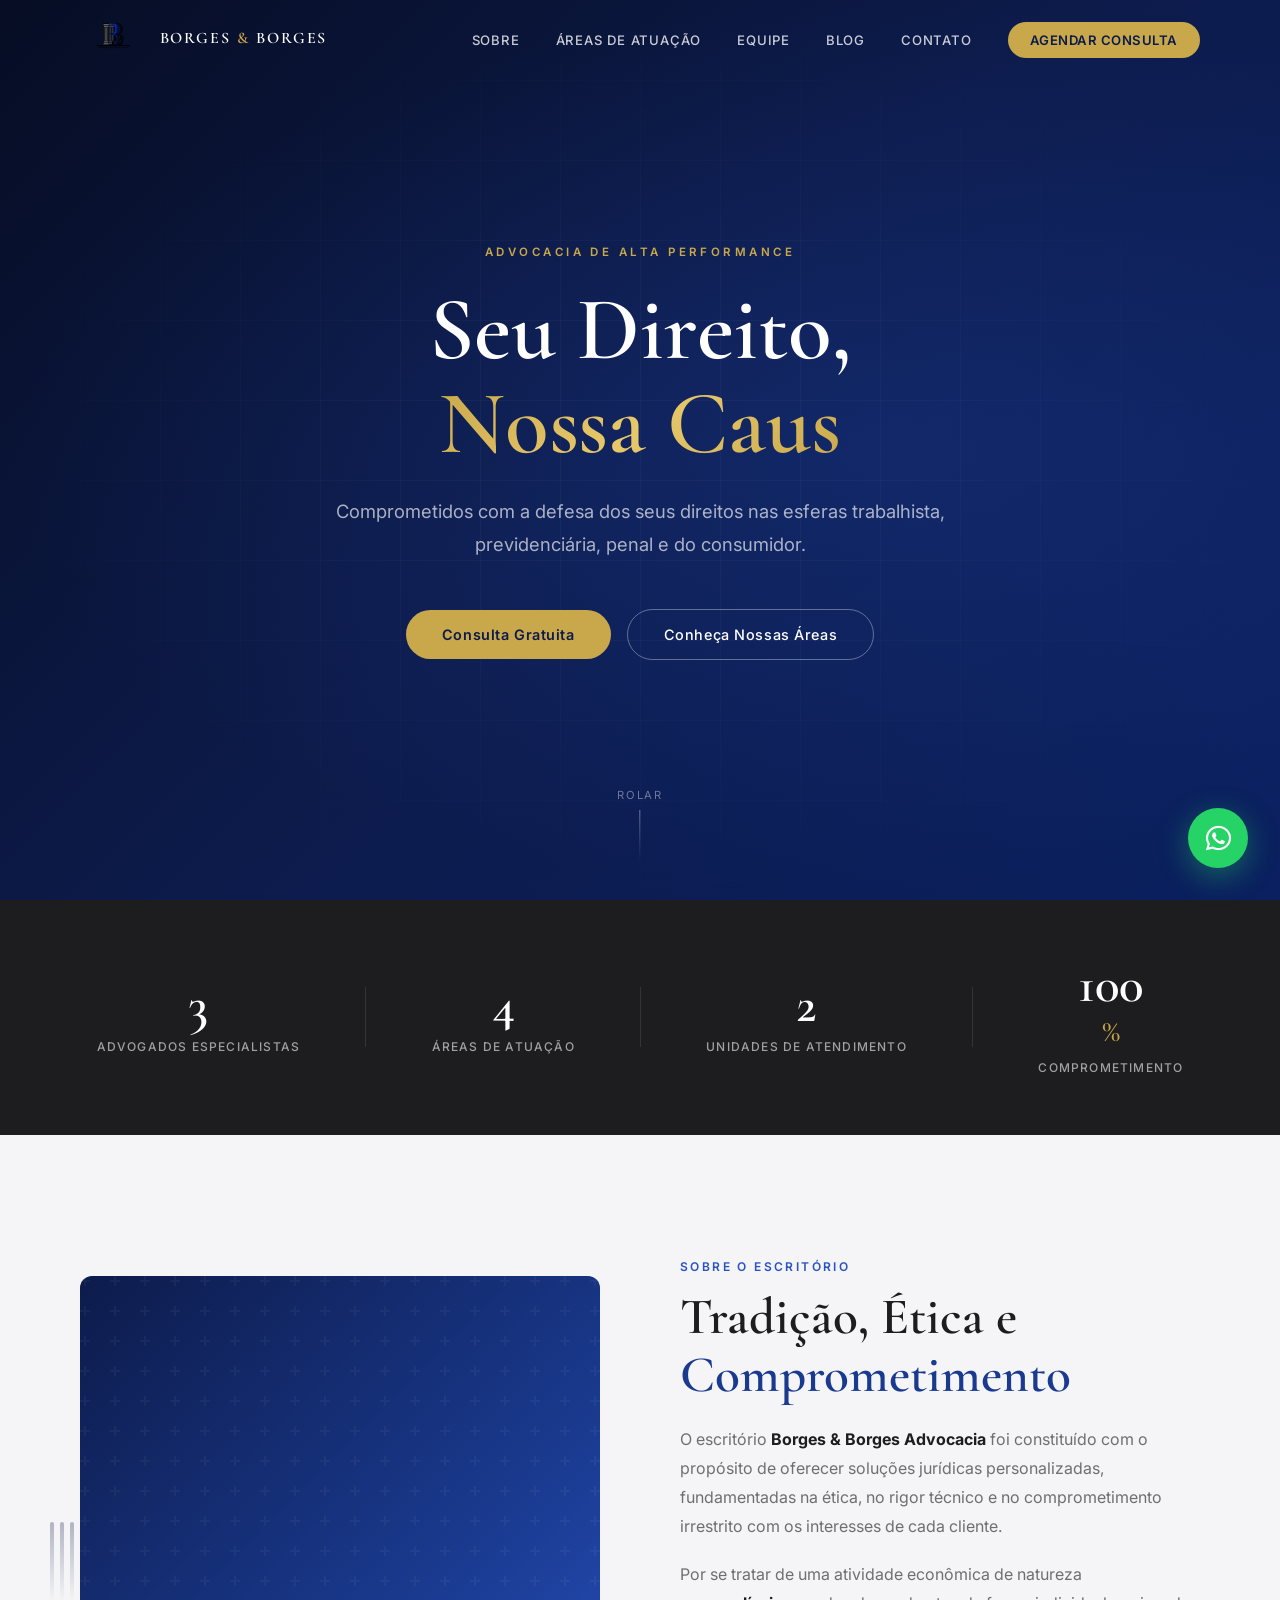
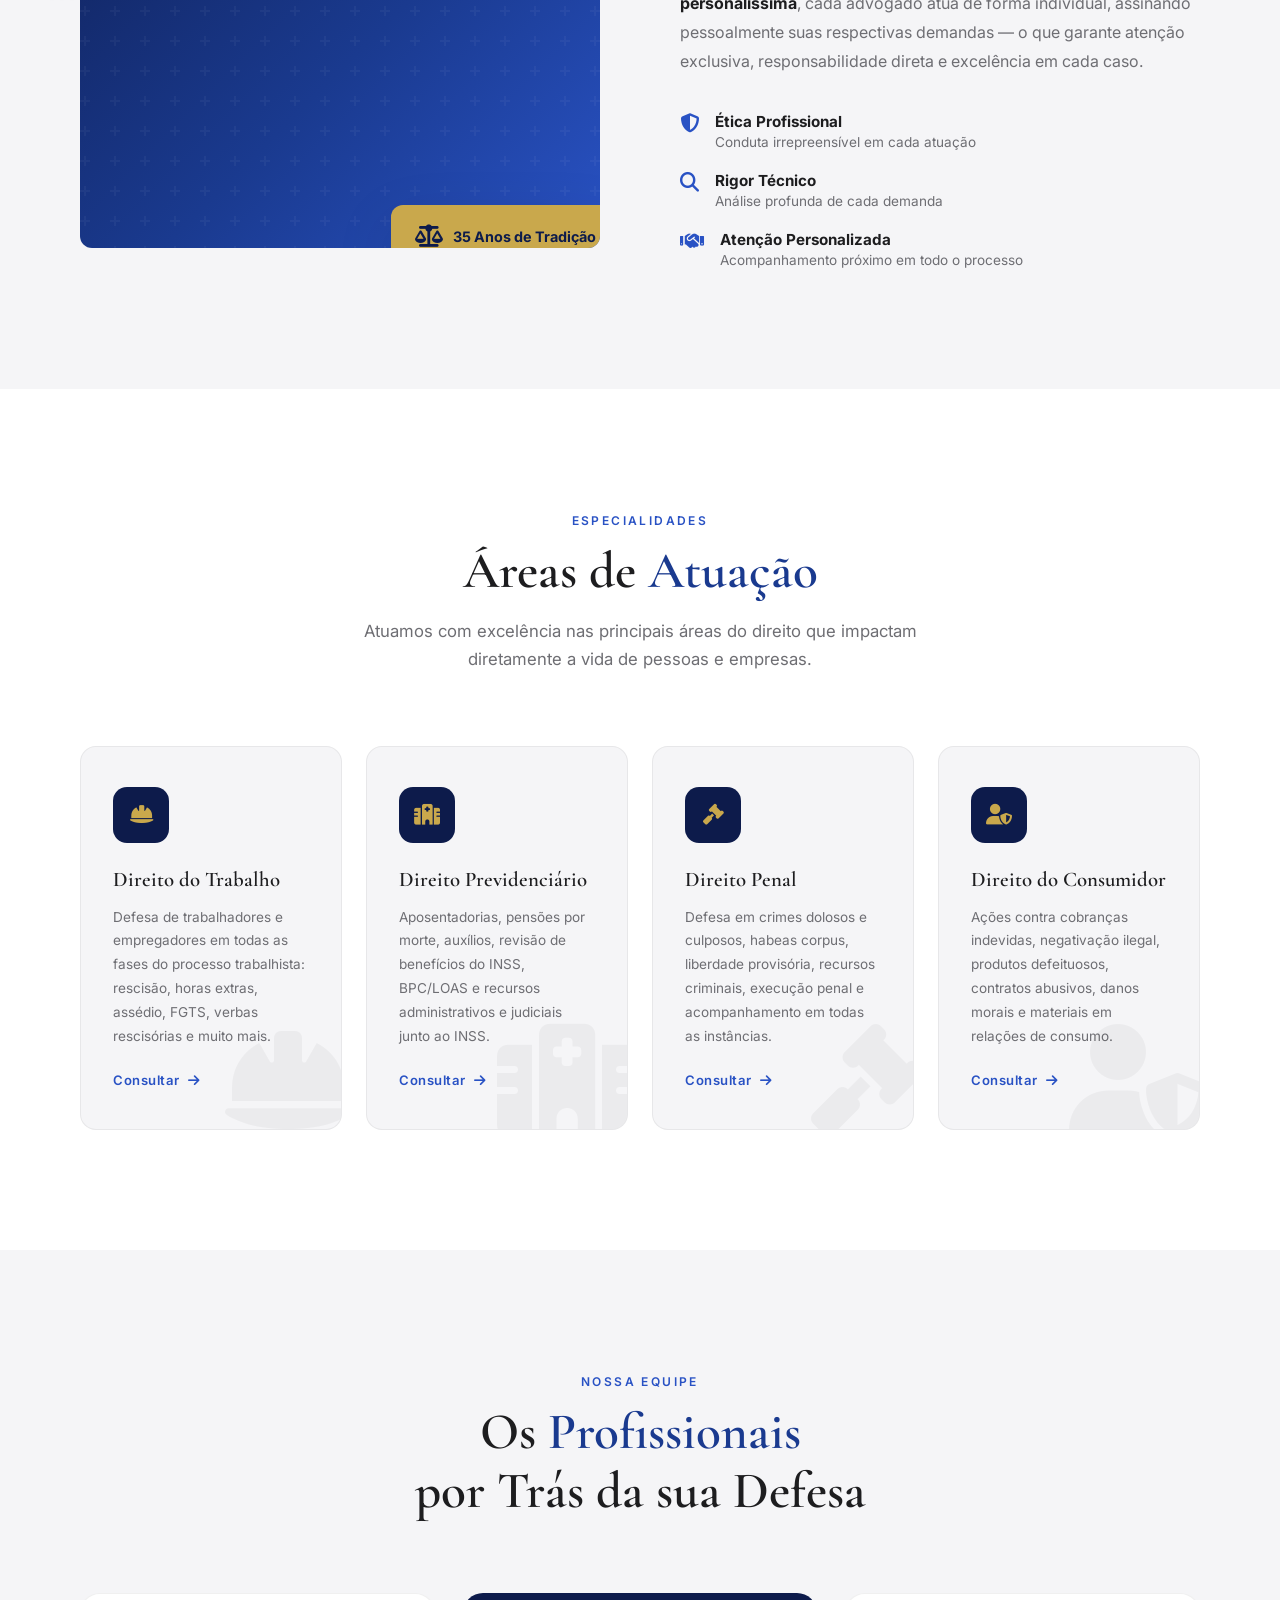
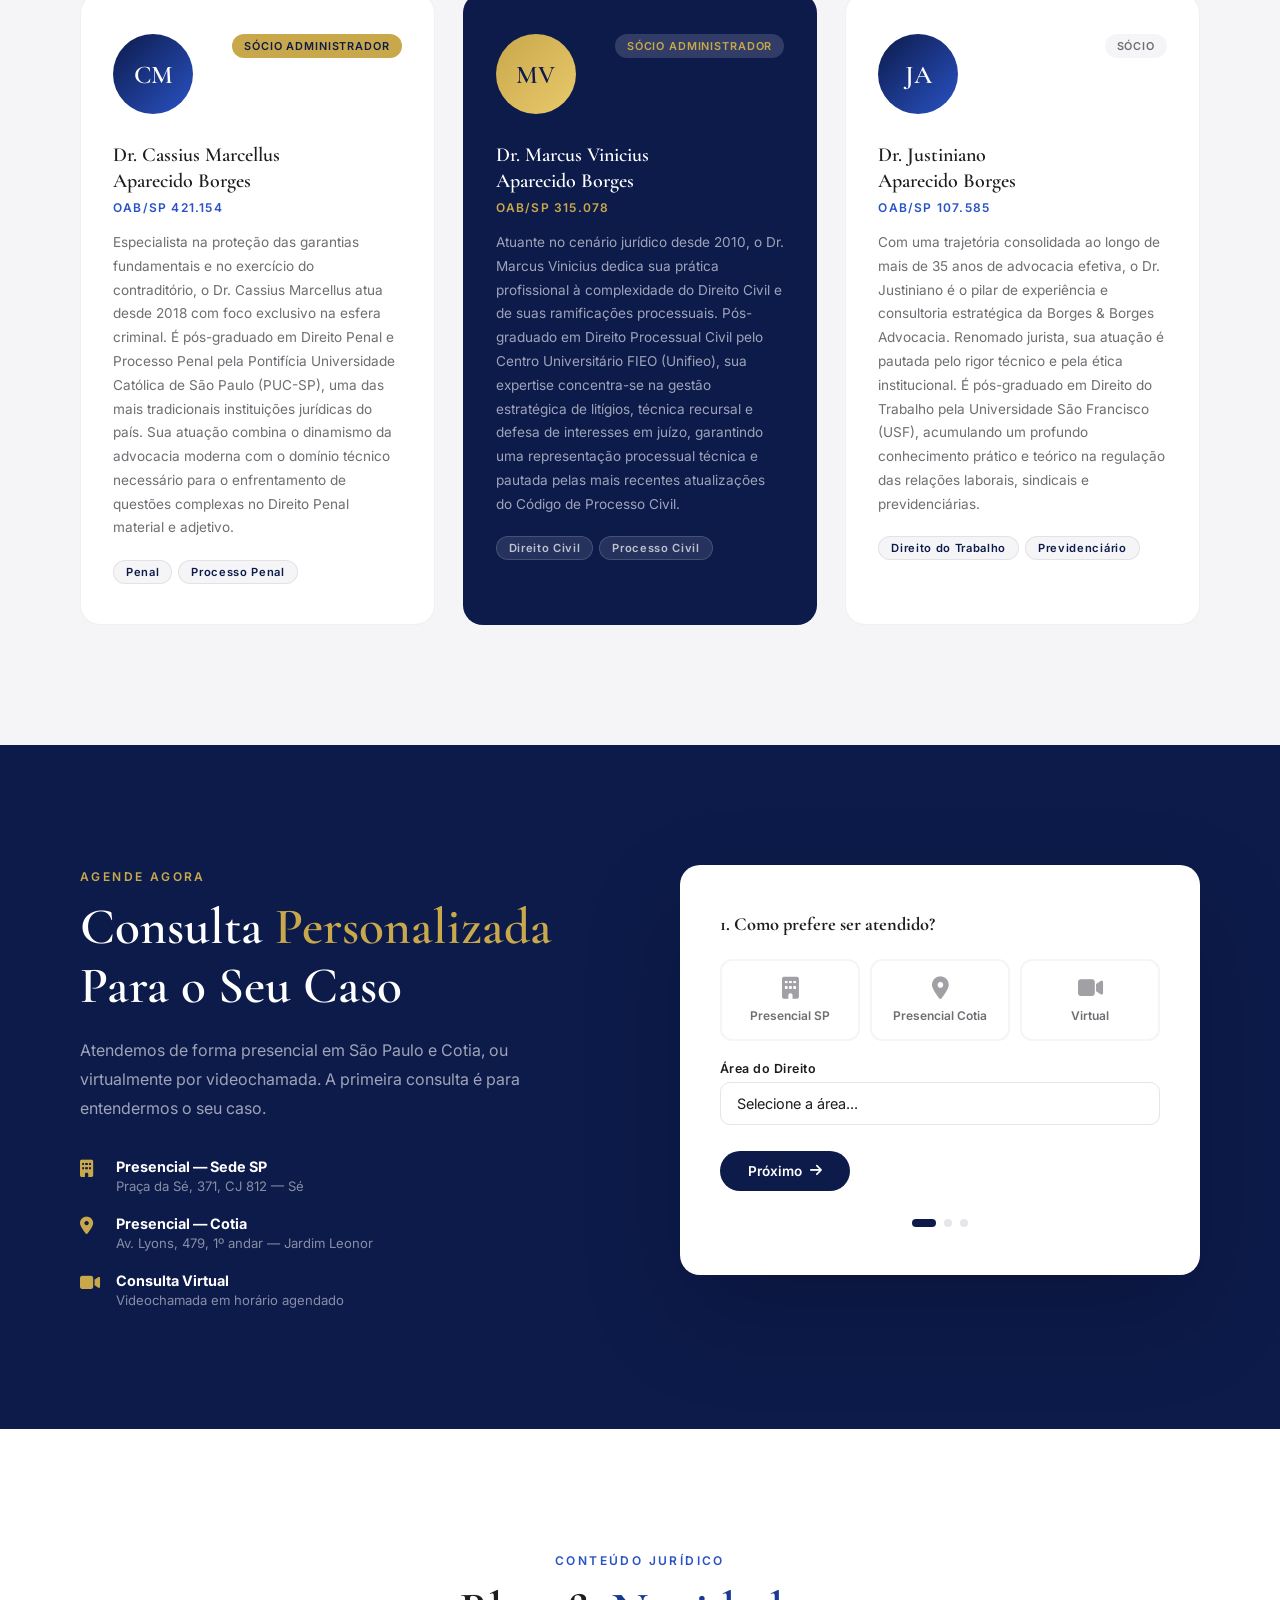
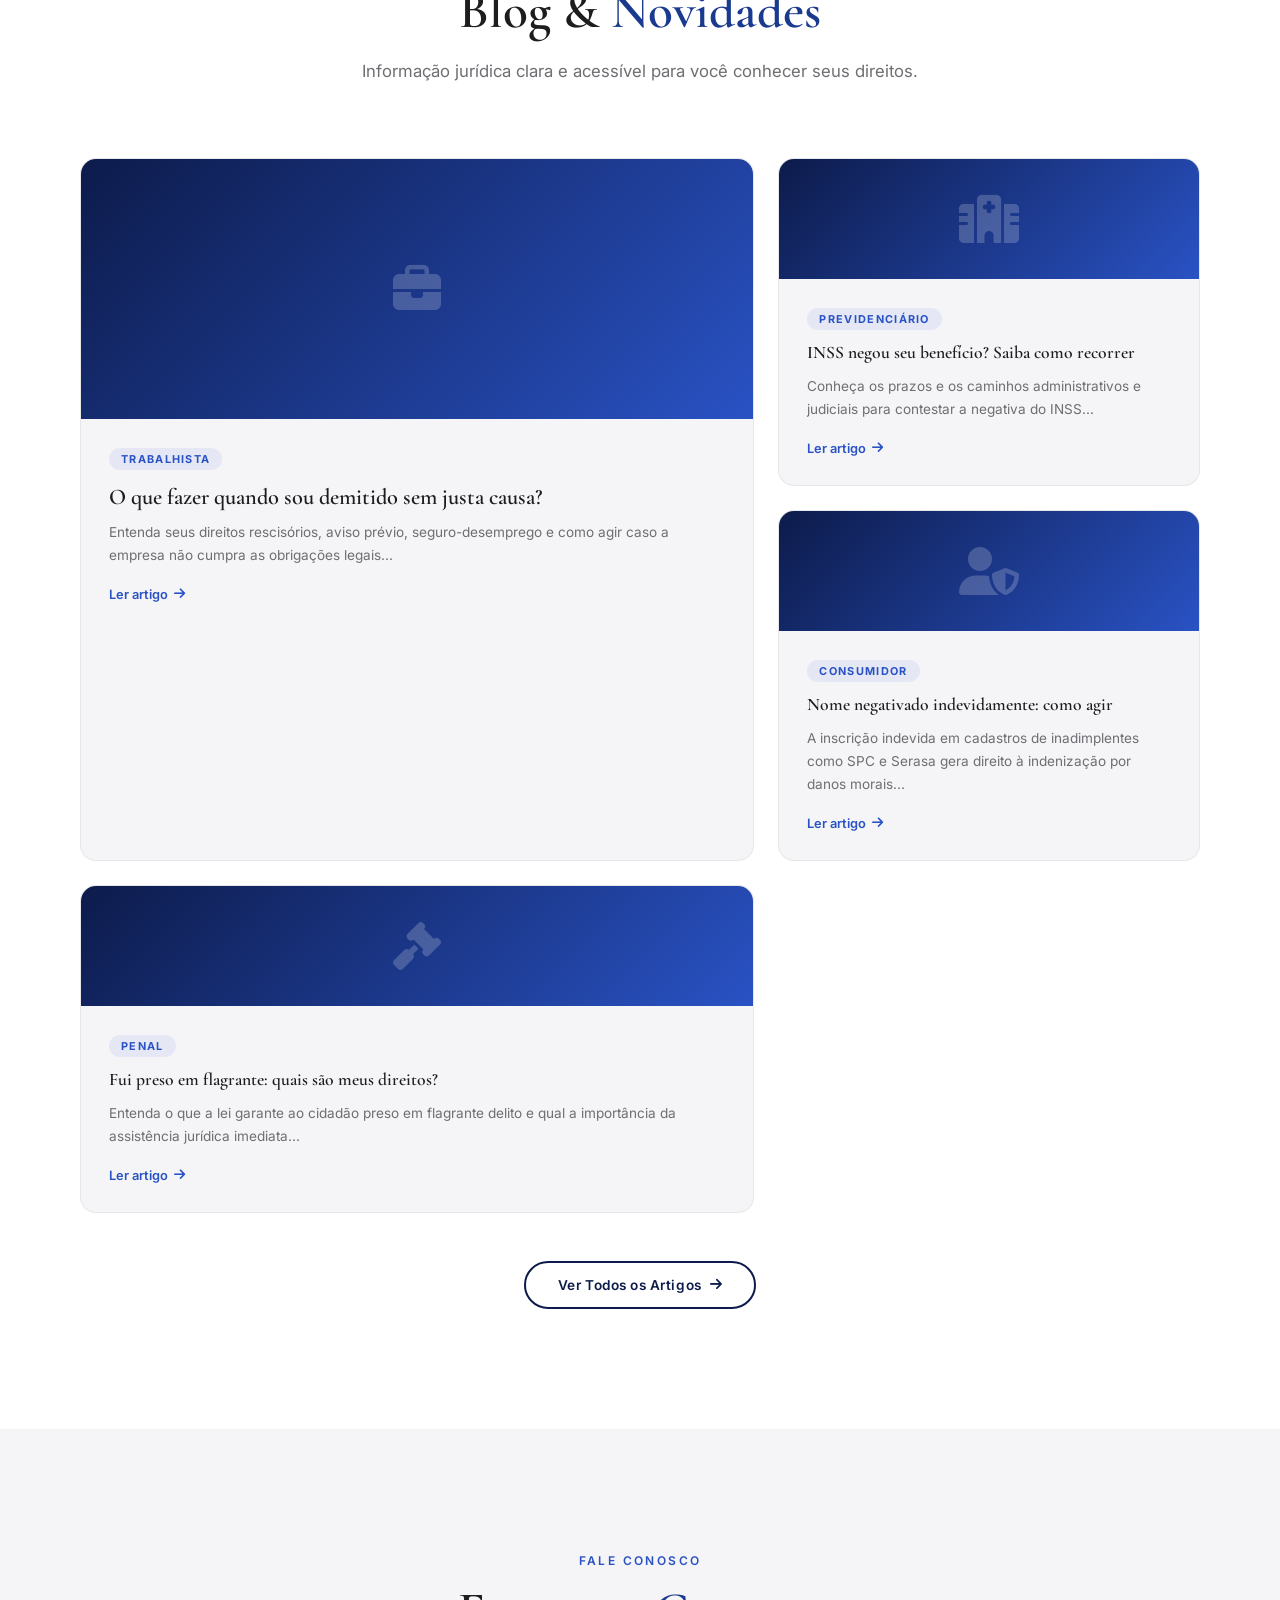
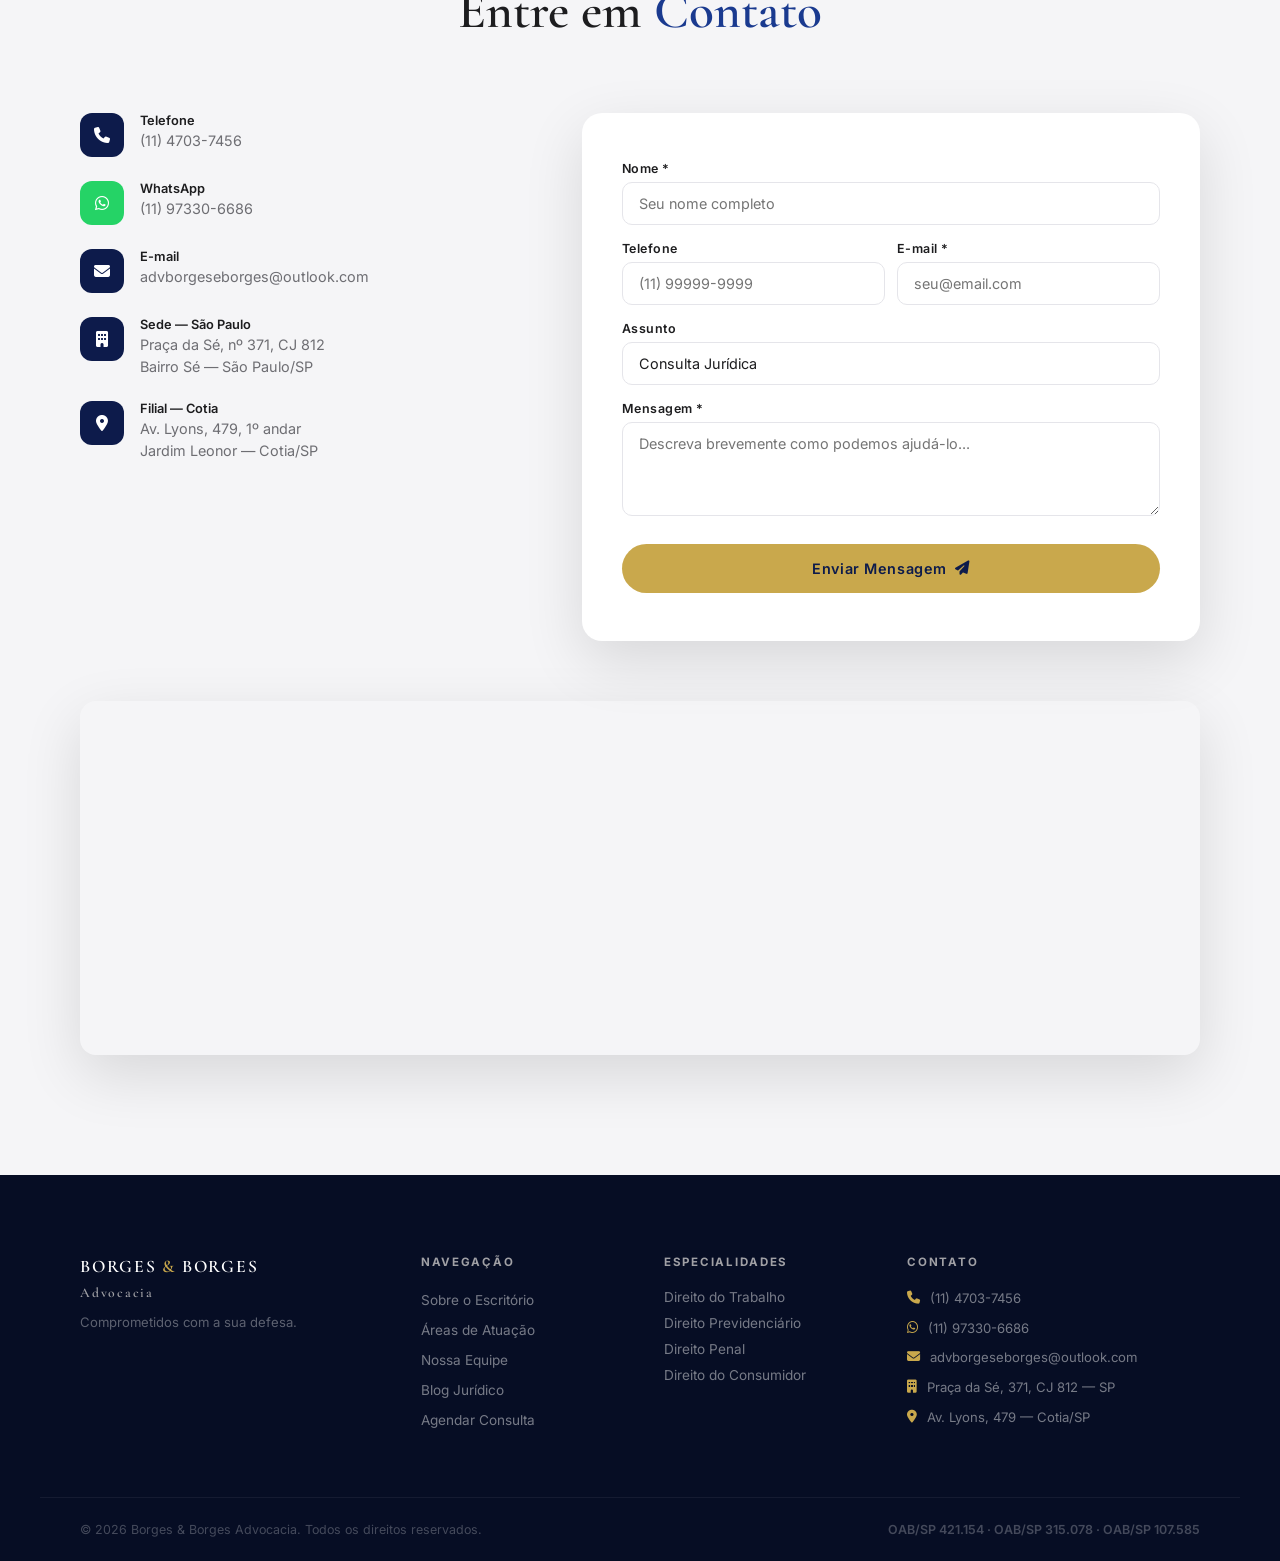
==== index.html @ b7317983 "Initial commit: Borges & Borges Advocacia website - Minimalist design inspired by Apple - Multi-step" ====
<!DOCTYPE html>
<html lang="pt-BR">
<head>
  <meta charset="UTF-8" />
  <meta name="viewport" content="width=device-width, initial-scale=1.0" />
  <meta name="description" content="Borges & Borges Advocacia — Direito do Trabalho, Previdenciário, Penal e do Consumidor. São Paulo e Cotia/SP." />
  <meta name="keywords" content="advogado, advocacia, direito trabalhista, direito previdenciário, direito penal, direito do consumidor, São Paulo, Cotia" />
  <meta property="og:title" content="Borges & Borges Advocacia" />
  <meta property="og:description" content="Comprometidos com a sua defesa. Atuação em Direito do Trabalho, Previdenciário, Penal e do Consumidor." />
  <meta property="og:type" content="website" />
  <title>Borges & Borges Advocacia</title>

  <!-- Google Fonts -->
  <link rel="preconnect" href="https://fonts.googleapis.com" />
  <link rel="preconnect" href="https://fonts.gstatic.com" crossorigin />
  <link href="https://fonts.googleapis.com/css2?family=Cormorant+Garamond:ital,wght@0,300;0,400;0,500;0,600;0,700;1,400;1,600&family=Inter:wght@300;400;500;600&display=swap" rel="stylesheet" />

  <!-- Font Awesome -->
  <link rel="stylesheet" href="https://cdnjs.cloudflare.com/ajax/libs/font-awesome/6.5.0/css/all.min.css" />

  <link rel="stylesheet" href="css/style.css" />
</head>
<body>

  <!-- ══════════════════════ LOADER ══════════════════════ -->
  <div id="loader">
    <div class="loader-inner">
      <img src="assets/logo-branca.png" alt="Borges & Borges" class="loader-logo" onerror="this.style.display='none'" />
      <div class="loader-text">BORGES <span>&</span> BORGES</div>
      <div class="loader-bar"><div class="loader-fill"></div></div>
    </div>
  </div>

  <!-- ══════════════════════ NAVBAR ══════════════════════ -->
  <nav id="navbar">
    <div class="nav-container">
      <a href="#hero" class="nav-logo">
        <img src="assets/logo.png" alt="Borges & Borges Advocacia" onerror="this.style.display='none'" />
        <span class="nav-logo-text">BORGES <em>&</em> BORGES</span>
      </a>
      <ul class="nav-links">
        <li><a href="#sobre">Sobre</a></li>
        <li><a href="#areas">Áreas de Atuação</a></li>
        <li><a href="#equipe">Equipe</a></li>
        <li><a href="#blog">Blog</a></li>
        <li><a href="#contato">Contato</a></li>
        <li><a href="#agendamento" class="nav-cta">Agendar Consulta</a></li>
      </ul>
      <button class="nav-toggle" id="navToggle" aria-label="Menu">
        <span></span><span></span><span></span>
      </button>
    </div>
  </nav>

  <!-- Mobile Menu -->
  <div class="mobile-menu" id="mobileMenu">
    <ul>
      <li><a href="#sobre" class="mobile-link">Sobre</a></li>
      <li><a href="#areas" class="mobile-link">Áreas de Atuação</a></li>
      <li><a href="#equipe" class="mobile-link">Equipe</a></li>
      <li><a href="#blog" class="mobile-link">Blog</a></li>
      <li><a href="#contato" class="mobile-link">Contato</a></li>
      <li><a href="#agendamento" class="mobile-link cta">Agendar Consulta</a></li>
    </ul>
  </div>

  <!-- ══════════════════════ HERO ══════════════════════ -->
  <section id="hero">
    <div class="hero-bg">
      <div class="hero-overlay"></div>
      <div class="hero-grid"></div>
    </div>
    <div class="hero-content">
      <p class="hero-eyebrow reveal-up">Advocacia de Alta Performance</p>
      <h1 class="hero-title reveal-up delay-1">
        Seu Direito,<br />
        <span class="hero-title-accent">Nossa Causa.</span>
      </h1>
      <p class="hero-subtitle reveal-up delay-2">
        Comprometidos com a defesa dos seus direitos nas esferas trabalhista,<br class="hide-mobile" />
        previdenciária, penal e do consumidor.
      </p>
      <div class="hero-actions reveal-up delay-3">
        <a href="#agendamento" class="btn-primary">Consulta Gratuita</a>
        <a href="#areas" class="btn-ghost">Conheça Nossas Áreas</a>
      </div>
    </div>
    <div class="hero-scroll">
      <span>Rolar</span>
      <div class="hero-scroll-line"></div>
    </div>
  </section>

  <!-- ══════════════════════ STATS ══════════════════════ -->
  <section id="stats">
    <div class="stats-container">
      <div class="stat-item reveal-up">
        <span class="stat-number" data-target="3">0</span>
        <span class="stat-label">Advogados Especialistas</span>
      </div>
      <div class="stat-divider"></div>
      <div class="stat-item reveal-up delay-1">
        <span class="stat-number" data-target="4">0</span>
        <span class="stat-label">Áreas de Atuação</span>
      </div>
      <div class="stat-divider"></div>
      <div class="stat-item reveal-up delay-2">
        <span class="stat-number" data-target="2">0</span>
        <span class="stat-label">Unidades de Atendimento</span>
      </div>
      <div class="stat-divider"></div>
      <div class="stat-item reveal-up delay-3">
        <span class="stat-number" data-target="100">0</span><span class="stat-symbol">%</span>
        <span class="stat-label">Comprometimento</span>
      </div>
    </div>
  </section>

  <!-- ══════════════════════ SOBRE ══════════════════════ -->
  <section id="sobre">
    <div class="section-container">
      <div class="sobre-grid">
        <div class="sobre-visual reveal-left">
          <div class="sobre-img-frame">
            <div class="sobre-img-bg"></div>
            <div class="sobre-badge">
              <i class="fas fa-balance-scale"></i>
              <span>35 Anos de Tradição</span>
            </div>
          </div>
          <div class="sobre-pillar">
            <div class="pillar-line"></div>
            <div class="pillar-line"></div>
            <div class="pillar-line"></div>
          </div>
        </div>
        <div class="sobre-text reveal-right">
          <p class="section-eyebrow">Sobre o Escritório</p>
          <h2 class="section-title">Tradição, Ética e<br /><em>Comprometimento</em></h2>
          <p class="sobre-desc">
            O escritório <strong>Borges & Borges Advocacia</strong> foi constituído com o propósito de oferecer
            soluções jurídicas personalizadas, fundamentadas na ética, no rigor técnico e no comprometimento
            irrestrito com os interesses de cada cliente.
          </p>
          <p class="sobre-desc">
            Por se tratar de uma atividade econômica de natureza <strong>personalíssima</strong>, cada advogado
            atua de forma individual, assinando pessoalmente suas respectivas demandas — o que garante
            atenção exclusiva, responsabilidade direta e excelência em cada caso.
          </p>
          <div class="sobre-valores">
            <div class="valor-item">
              <i class="fas fa-shield-halved"></i>
              <div>
                <strong>Ética Profissional</strong>
                <span>Conduta irrepreensível em cada atuação</span>
              </div>
            </div>
            <div class="valor-item">
              <i class="fas fa-magnifying-glass"></i>
              <div>
                <strong>Rigor Técnico</strong>
                <span>Análise profunda de cada demanda</span>
              </div>
            </div>
            <div class="valor-item">
              <i class="fas fa-handshake"></i>
              <div>
                <strong>Atenção Personalizada</strong>
                <span>Acompanhamento próximo em todo o processo</span>
              </div>
            </div>
          </div>
        </div>
      </div>
    </div>
  </section>

  <!-- ══════════════════════ ÁREAS DE ATUAÇÃO ══════════════════════ -->
  <section id="areas">
    <div class="section-container">
      <div class="section-header reveal-up">
        <p class="section-eyebrow">Especialidades</p>
        <h2 class="section-title">Áreas de <em>Atuação</em></h2>
        <p class="section-subtitle">Atuamos com excelência nas principais áreas do direito que impactam diretamente a vida de pessoas e empresas.</p>
      </div>
      <div class="areas-grid">

        <div class="area-card reveal-up delay-1">
          <div class="area-icon">
            <i class="fas fa-hard-hat"></i>
          </div>
          <h3>Direito do Trabalho</h3>
          <p>Defesa de trabalhadores e empregadores em todas as fases do processo trabalhista: rescisão, horas extras, assédio, FGTS, verbas rescisórias e muito mais.</p>
          <a href="#agendamento" class="area-link">Consultar <i class="fas fa-arrow-right"></i></a>
          <div class="area-bg-icon"><i class="fas fa-hard-hat"></i></div>
        </div>

        <div class="area-card reveal-up delay-2">
          <div class="area-icon">
            <i class="fas fa-hospital"></i>
          </div>
          <h3>Direito Previdenciário</h3>
          <p>Aposentadorias, pensões por morte, auxílios, revisão de benefícios do INSS, BPC/LOAS e recursos administrativos e judiciais junto ao INSS.</p>
          <a href="#agendamento" class="area-link">Consultar <i class="fas fa-arrow-right"></i></a>
          <div class="area-bg-icon"><i class="fas fa-hospital"></i></div>
        </div>

        <div class="area-card reveal-up delay-3">
          <div class="area-icon">
            <i class="fas fa-gavel"></i>
          </div>
          <h3>Direito Penal</h3>
          <p>Defesa em crimes dolosos e culposos, habeas corpus, liberdade provisória, recursos criminais, execução penal e acompanhamento em todas as instâncias.</p>
          <a href="#agendamento" class="area-link">Consultar <i class="fas fa-arrow-right"></i></a>
          <div class="area-bg-icon"><i class="fas fa-gavel"></i></div>
        </div>

        <div class="area-card reveal-up delay-4">
          <div class="area-icon">
            <i class="fas fa-user-shield"></i>
          </div>
          <h3>Direito do Consumidor</h3>
          <p>Ações contra cobranças indevidas, negativação ilegal, produtos defeituosos, contratos abusivos, danos morais e materiais em relações de consumo.</p>
          <a href="#agendamento" class="area-link">Consultar <i class="fas fa-arrow-right"></i></a>
          <div class="area-bg-icon"><i class="fas fa-user-shield"></i></div>
        </div>

      </div>
    </div>
  </section>

  <!-- ══════════════════════ EQUIPE ══════════════════════ -->
  <section id="equipe">
    <div class="section-container">
      <div class="section-header reveal-up">
        <p class="section-eyebrow">Nossa Equipe</p>
        <h2 class="section-title">Os <em>Profissionais</em><br />por Trás da sua Defesa</h2>
      </div>
      <div class="equipe-grid">

        <div class="membro-card reveal-up delay-1">
          <div class="membro-avatar">
            <div class="avatar-placeholder">
              <span>CM</span>
            </div>
            <div class="membro-status admin">Sócio Administrador</div>
          </div>
          <div class="membro-info">
            <h3>Dr. Cassius Marcellus<br />Aparecido Borges</h3>
            <p class="membro-oab">OAB/SP 421.154</p>
            <p class="membro-desc">Especialista na proteção das garantias fundamentais e no exercício do contraditório, o Dr. Cassius Marcellus atua desde 2018 com foco exclusivo na esfera criminal. É pós-graduado em Direito Penal e Processo Penal pela Pontifícia Universidade Católica de São Paulo (PUC-SP), uma das mais tradicionais instituições jurídicas do país. Sua atuação combina o dinamismo da advocacia moderna com o domínio técnico necessário para o enfrentamento de questões complexas no Direito Penal material e adjetivo.</p>
            <div class="membro-areas">
              <span>Penal</span>
              <span>Processo Penal</span>
            </div>
          </div>
        </div>

        <div class="membro-card featured reveal-up delay-2">
          <div class="membro-avatar">
            <div class="avatar-placeholder">
              <span>MV</span>
            </div>
            <div class="membro-status admin">Sócio Administrador</div>
          </div>
          <div class="membro-info">
            <h3>Dr. Marcus Vinicius<br />Aparecido Borges</h3>
            <p class="membro-oab">OAB/SP 315.078</p>
            <p class="membro-desc">Atuante no cenário jurídico desde 2010, o Dr. Marcus Vinicius dedica sua prática profissional à complexidade do Direito Civil e de suas ramificações processuais. Pós-graduado em Direito Processual Civil pelo Centro Universitário FIEO (Unifieo), sua expertise concentra-se na gestão estratégica de litígios, técnica recursal e defesa de interesses em juízo, garantindo uma representação processual técnica e pautada pelas mais recentes atualizações do Código de Processo Civil.</p>
            <div class="membro-areas">
              <span>Direito Civil</span>
              <span>Processo Civil</span>
            </div>
          </div>
        </div>

        <div class="membro-card reveal-up delay-3">
          <div class="membro-avatar">
            <div class="avatar-placeholder">
              <span>JA</span>
            </div>
            <div class="membro-status">Sócio</div>
          </div>
          <div class="membro-info">
            <h3>Dr. Justiniano<br />Aparecido Borges</h3>
            <p class="membro-oab">OAB/SP 107.585</p>
            <p class="membro-desc">Com uma trajetória consolidada ao longo de mais de 35 anos de advocacia efetiva, o Dr. Justiniano é o pilar de experiência e consultoria estratégica da Borges & Borges Advocacia. Renomado jurista, sua atuação é pautada pelo rigor técnico e pela ética institucional. É pós-graduado em Direito do Trabalho pela Universidade São Francisco (USF), acumulando um profundo conhecimento prático e teórico na regulação das relações laborais, sindicais e previdenciárias.</p>
            <div class="membro-areas">
              <span>Direito do Trabalho</span>
              <span>Previdenciário</span>
            </div>
          </div>
        </div>

      </div>
    </div>
  </section>

  <!-- ══════════════════════ AGENDAMENTO ══════════════════════ -->
  <section id="agendamento">
    <div class="section-container">
      <div class="agendar-wrapper">
        <div class="agendar-text reveal-left">
          <p class="section-eyebrow light">Agende Agora</p>
          <h2 class="section-title light">Consulta <em>Personalizada</em><br />Para o Seu Caso</h2>
          <p class="agendar-desc">Atendemos de forma presencial em São Paulo e Cotia, ou virtualmente por videochamada. A primeira consulta é para entendermos o seu caso.</p>
          <div class="agendar-opcoes">
            <div class="opcao-item">
              <i class="fas fa-building"></i>
              <div>
                <strong>Presencial — Sede SP</strong>
                <span>Praça da Sé, 371, CJ 812 — Sé</span>
              </div>
            </div>
            <div class="opcao-item">
              <i class="fas fa-map-marker-alt"></i>
              <div>
                <strong>Presencial — Cotia</strong>
                <span>Av. Lyons, 479, 1º andar — Jardim Leonor</span>
              </div>
            </div>
            <div class="opcao-item">
              <i class="fas fa-video"></i>
              <div>
                <strong>Consulta Virtual</strong>
                <span>Videochamada em horário agendado</span>
              </div>
            </div>
          </div>
        </div>

        <div class="agendar-form-box reveal-right">
          <form name="agendamento" method="POST" data-netlify="true" netlify-honeypot="bot-field" class="agendar-form" id="formAgendamento">
            <input type="hidden" name="form-name" value="agendamento" />
            <p class="hidden"><label>Bot: <input name="bot-field" /></label></p>

            <div class="form-steps">
              <!-- Step 1 -->
              <div class="form-step active" data-step="1">
                <h4>1. Como prefere ser atendido?</h4>
                <div class="tipo-grid">
                  <label class="tipo-option">
                    <input type="radio" name="tipo" value="Presencial — São Paulo" required />
                    <div class="tipo-card">
                      <i class="fas fa-building"></i>
                      <span>Presencial SP</span>
                    </div>
                  </label>
                  <label class="tipo-option">
                    <input type="radio" name="tipo" value="Presencial — Cotia" />
                    <div class="tipo-card">
                      <i class="fas fa-map-marker-alt"></i>
                      <span>Presencial Cotia</span>
                    </div>
                  </label>
                  <label class="tipo-option">
                    <input type="radio" name="tipo" value="Virtual" />
                    <div class="tipo-card">
                      <i class="fas fa-video"></i>
                      <span>Virtual</span>
                    </div>
                  </label>
                </div>
                <div class="form-group">
                  <label>Área do Direito</label>
                  <select name="area" required>
                    <option value="">Selecione a área...</option>
                    <option value="Direito do Trabalho">Direito do Trabalho</option>
                    <option value="Direito Previdenciário">Direito Previdenciário</option>
                    <option value="Direito Penal">Direito Penal</option>
                    <option value="Direito do Consumidor">Direito do Consumidor</option>
                    <option value="Não sei / Outra">Não sei / Outra</option>
                  </select>
                </div>
                <button type="button" class="btn-step-next" onclick="nextStep(1)">Próximo <i class="fas fa-arrow-right"></i></button>
              </div>

              <!-- Step 2 -->
              <div class="form-step" data-step="2">
                <h4>2. Seus dados de contato</h4>
                <div class="form-group">
                  <label>Nome Completo *</label>
                  <input type="text" name="nome" placeholder="Seu nome completo" required />
                </div>
                <div class="form-row">
                  <div class="form-group">
                    <label>Telefone / WhatsApp *</label>
                    <input type="tel" name="telefone" placeholder="(11) 99999-9999" required />
                  </div>
                  <div class="form-group">
                    <label>E-mail *</label>
                    <input type="email" name="email" placeholder="seu@email.com" required />
                  </div>
                </div>
                <div class="form-group">
                  <label>Descreva brevemente seu caso</label>
                  <textarea name="descricao" rows="3" placeholder="Conte-nos um pouco sobre sua situação..."></textarea>
                </div>
                <div class="form-nav">
                  <button type="button" class="btn-step-back" onclick="prevStep(2)"><i class="fas fa-arrow-left"></i> Voltar</button>
                  <button type="button" class="btn-step-next" onclick="nextStep(2)">Próximo <i class="fas fa-arrow-right"></i></button>
                </div>
              </div>

              <!-- Step 3 -->
              <div class="form-step" data-step="3">
                <h4>3. Preferência de data e horário</h4>
                <div class="form-row">
                  <div class="form-group">
                    <label>Data de Preferência</label>
                    <input type="date" name="data" min="" />
                  </div>
                  <div class="form-group">
                    <label>Turno</label>
                    <select name="turno">
                      <option value="Manhã (9h–12h)">Manhã (9h–12h)</option>
                      <option value="Tarde (13h–17h)">Tarde (13h–17h)</option>
                      <option value="Qualquer horário">Qualquer horário</option>
                    </select>
                  </div>
                </div>
                <p class="form-obs">Após o envio, entraremos em contato para confirmar o horário disponível.</p>
                <div class="form-nav">
                  <button type="button" class="btn-step-back" onclick="prevStep(3)"><i class="fas fa-arrow-left"></i> Voltar</button>
                  <button type="submit" class="btn-primary full">Confirmar Agendamento <i class="fas fa-check"></i></button>
                </div>
              </div>

              <!-- Sucesso -->
              <div class="form-step success-step" data-step="4">
                <div class="success-icon"><i class="fas fa-circle-check"></i></div>
                <h4>Solicitação Enviada!</h4>
                <p>Recebemos sua solicitação. Nossa equipe entrará em contato em até 24 horas para confirmar o agendamento.</p>
                <a href="https://wa.me/5511973306686" target="_blank" class="btn-whatsapp-form">
                  <i class="fab fa-whatsapp"></i> Confirmar via WhatsApp
                </a>
              </div>
            </div>

            <!-- Step indicator -->
            <div class="step-dots">
              <span class="dot active" data-dot="1"></span>
              <span class="dot" data-dot="2"></span>
              <span class="dot" data-dot="3"></span>
            </div>
          </form>
        </div>
      </div>
    </div>
  </section>

  <!-- ══════════════════════ BLOG ══════════════════════ -->
  <section id="blog">
    <div class="section-container">
      <div class="section-header reveal-up">
        <p class="section-eyebrow">Conteúdo Jurídico</p>
        <h2 class="section-title">Blog & <em>Novidades</em></h2>
        <p class="section-subtitle">Informação jurídica clara e acessível para você conhecer seus direitos.</p>
      </div>
      <div class="blog-grid">

        <article class="blog-card featured reveal-up delay-1">
          <div class="blog-img-placeholder">
            <i class="fas fa-briefcase"></i>
          </div>
          <div class="blog-content">
            <span class="blog-tag">Trabalhista</span>
            <h3>O que fazer quando sou demitido sem justa causa?</h3>
            <p>Entenda seus direitos rescisórios, aviso prévio, seguro-desemprego e como agir caso a empresa não cumpra as obrigações legais...</p>
            <a href="blog.html" class="blog-link">Ler artigo <i class="fas fa-arrow-right"></i></a>
          </div>
        </article>

        <article class="blog-card reveal-up delay-2">
          <div class="blog-img-placeholder small">
            <i class="fas fa-hospital"></i>
          </div>
          <div class="blog-content">
            <span class="blog-tag">Previdenciário</span>
            <h3>INSS negou seu benefício? Saiba como recorrer</h3>
            <p>Conheça os prazos e os caminhos administrativos e judiciais para contestar a negativa do INSS...</p>
            <a href="blog.html" class="blog-link">Ler artigo <i class="fas fa-arrow-right"></i></a>
          </div>
        </article>

        <article class="blog-card reveal-up delay-3">
          <div class="blog-img-placeholder small">
            <i class="fas fa-user-shield"></i>
          </div>
          <div class="blog-content">
            <span class="blog-tag">Consumidor</span>
            <h3>Nome negativado indevidamente: como agir</h3>
            <p>A inscrição indevida em cadastros de inadimplentes como SPC e Serasa gera direito à indenização por danos morais...</p>
            <a href="blog.html" class="blog-link">Ler artigo <i class="fas fa-arrow-right"></i></a>
          </div>
        </article>

        <article class="blog-card reveal-up delay-4">
          <div class="blog-img-placeholder small">
            <i class="fas fa-gavel"></i>
          </div>
          <div class="blog-content">
            <span class="blog-tag">Penal</span>
            <h3>Fui preso em flagrante: quais são meus direitos?</h3>
            <p>Entenda o que a lei garante ao cidadão preso em flagrante delito e qual a importância da assistência jurídica imediata...</p>
            <a href="blog.html" class="blog-link">Ler artigo <i class="fas fa-arrow-right"></i></a>
          </div>
        </article>

      </div>
      <div class="blog-cta reveal-up">
        <a href="blog.html" class="btn-outline">Ver Todos os Artigos <i class="fas fa-arrow-right"></i></a>
      </div>
    </div>
  </section>

  <!-- ══════════════════════ CONTATO ══════════════════════ -->
  <section id="contato">
    <div class="section-container">
      <div class="section-header reveal-up">
        <p class="section-eyebrow">Fale Conosco</p>
        <h2 class="section-title">Entre em <em>Contato</em></h2>
      </div>
      <div class="contato-grid">

        <div class="contato-info reveal-left">
          <div class="contato-item">
            <div class="contato-icon"><i class="fas fa-phone"></i></div>
            <div>
              <strong>Telefone</strong>
              <a href="tel:1147037456">(11) 4703-7456</a>
            </div>
          </div>
          <div class="contato-item">
            <div class="contato-icon whatsapp"><i class="fab fa-whatsapp"></i></div>
            <div>
              <strong>WhatsApp</strong>
              <a href="https://wa.me/5511973306686" target="_blank">(11) 97330-6686</a>
            </div>
          </div>
          <div class="contato-item">
            <div class="contato-icon"><i class="fas fa-envelope"></i></div>
            <div>
              <strong>E-mail</strong>
              <a href="mailto:advborgeseborges@outlook.com">advborgeseborges@outlook.com</a>
            </div>
          </div>
          <div class="contato-item">
            <div class="contato-icon"><i class="fas fa-building"></i></div>
            <div>
              <strong>Sede — São Paulo</strong>
              <span>Praça da Sé, nº 371, CJ 812<br />Bairro Sé — São Paulo/SP</span>
            </div>
          </div>
          <div class="contato-item">
            <div class="contato-icon"><i class="fas fa-map-marker-alt"></i></div>
            <div>
              <strong>Filial — Cotia</strong>
              <span>Av. Lyons, 479, 1º andar<br />Jardim Leonor — Cotia/SP</span>
            </div>
          </div>
        </div>

        <div class="contato-form-box reveal-right">
          <form name="contato" method="POST" data-netlify="true" netlify-honeypot="bot-field" class="contato-form">
            <input type="hidden" name="form-name" value="contato" />
            <p class="hidden"><label>Bot: <input name="bot-field" /></label></p>
            <div class="form-group">
              <label>Nome *</label>
              <input type="text" name="nome" placeholder="Seu nome completo" required />
            </div>
            <div class="form-row">
              <div class="form-group">
                <label>Telefone</label>
                <input type="tel" name="telefone" placeholder="(11) 99999-9999" />
              </div>
              <div class="form-group">
                <label>E-mail *</label>
                <input type="email" name="email" placeholder="seu@email.com" required />
              </div>
            </div>
            <div class="form-group">
              <label>Assunto</label>
              <select name="assunto">
                <option value="Consulta Jurídica">Consulta Jurídica</option>
                <option value="Informação">Informação Geral</option>
                <option value="Parceria">Parceria</option>
                <option value="Outro">Outro</option>
              </select>
            </div>
            <div class="form-group">
              <label>Mensagem *</label>
              <textarea name="mensagem" rows="4" placeholder="Descreva brevemente como podemos ajudá-lo..." required></textarea>
            </div>
            <button type="submit" class="btn-primary full">Enviar Mensagem <i class="fas fa-paper-plane"></i></button>
          </form>
        </div>

      </div>

      <!-- Mapa -->
      <div class="mapa-container reveal-up">
        <iframe
          src="https://www.google.com/maps/embed?pb=!1m18!1m12!1m3!1d3657.4!2d-46.6333!3d-23.5505!2m3!1f0!2f0!3f0!3m2!1i1024!2i768!4f13.1!3m3!1m2!1s0x94ce5a2b2ed7f3a1%3A0xa70fb9e8b2d4b5a1!2sPra%C3%A7a%20da%20S%C3%A9%2C%20S%C3%A3o%20Paulo%20-%20SP!5e0!3m2!1spt-BR!2sbr!4v1620000000000!5m2!1spt-BR!2sbr"
          width="100%" height="350" style="border:0;" allowfullscreen="" loading="lazy"
          referrerpolicy="no-referrer-when-downgrade" title="Localização Borges & Borges Advocacia">
        </iframe>
      </div>
    </div>
  </section>

  <!-- ══════════════════════ FOOTER ══════════════════════ -->
  <footer id="footer">
    <div class="footer-top">
      <div class="footer-brand">
        <img src="assets/logo-branca.png" alt="Borges & Borges" class="footer-logo" onerror="this.style.display='none'" />
        <p class="footer-brand-name">BORGES <span>&</span> BORGES<br /><em>Advocacia</em></p>
        <p class="footer-tagline">Comprometidos com a sua defesa.</p>
      </div>
      <div class="footer-nav">
        <h5>Navegação</h5>
        <ul>
          <li><a href="#sobre">Sobre o Escritório</a></li>
          <li><a href="#areas">Áreas de Atuação</a></li>
          <li><a href="#equipe">Nossa Equipe</a></li>
          <li><a href="#blog">Blog Jurídico</a></li>
          <li><a href="#agendamento">Agendar Consulta</a></li>
        </ul>
      </div>
      <div class="footer-areas">
        <h5>Especialidades</h5>
        <ul>
          <li>Direito do Trabalho</li>
          <li>Direito Previdenciário</li>
          <li>Direito Penal</li>
          <li>Direito do Consumidor</li>
        </ul>
      </div>
      <div class="footer-contact">
        <h5>Contato</h5>
        <p><i class="fas fa-phone"></i> (11) 4703-7456</p>
        <p><i class="fab fa-whatsapp"></i> (11) 97330-6686</p>
        <p><i class="fas fa-envelope"></i> advborgeseborges@outlook.com</p>
        <p><i class="fas fa-building"></i> Praça da Sé, 371, CJ 812 — SP</p>
        <p><i class="fas fa-map-marker-alt"></i> Av. Lyons, 479 — Cotia/SP</p>
      </div>
    </div>
    <div class="footer-bottom">
      <p>© <span id="year"></span> Borges & Borges Advocacia. Todos os direitos reservados.</p>
      <p class="footer-oab">OAB/SP 421.154 · OAB/SP 315.078 · OAB/SP 107.585</p>
    </div>
  </footer>

  <!-- ══════════════════════ FLOATING BUTTONS ══════════════════════ -->
  <a href="https://wa.me/5511973306686?text=Olá!%20Vim%20pelo%20site%20e%20gostaria%20de%20agendar%20uma%20consulta."
     target="_blank" class="whatsapp-float" aria-label="WhatsApp">
    <i class="fab fa-whatsapp"></i>
    <span class="wpp-tooltip">Fale no WhatsApp</span>
  </a>

  <button id="backTop" aria-label="Voltar ao topo">
    <i class="fas fa-chevron-up"></i>
  </button>

  <script src="js/main.js"></script>
</body>
</html>
---- css/style.css ----
/* ═══════════════════════════════════════════════════
   BORGES & BORGES ADVOCACIA — Stylesheet
   Design: Apple-inspired minimalism + Red Bull dynamics
═══════════════════════════════════════════════════ */

/* ── Reset & Variables ──────────────────────────── */
*, *::before, *::after { box-sizing: border-box; margin: 0; padding: 0; }

:root {
  --navy:       #0d1b4b;
  --blue:       #1a3a8f;
  --blue-light: #2952c4;
  --black:      #0a0a0a;
  --dark:       #1d1d1f;
  --gray:       #6e6e73;
  --silver:     #a0a0a5;
  --off-white:  #f5f5f7;
  --white:      #ffffff;
  --gold:       #c9a84c;

  --font-serif: 'Cormorant Garamond', Georgia, serif;
  --font-sans:  'Inter', -apple-system, sans-serif;

  --radius:     12px;
  --transition: 0.4s cubic-bezier(0.25, 0.46, 0.45, 0.94);
  --shadow:     0 20px 60px rgba(0,0,0,0.12);
  --shadow-lg:  0 40px 100px rgba(0,0,0,0.2);
}

html { scroll-behavior: smooth; font-size: 16px; }

body {
  font-family: var(--font-sans);
  background: var(--white);
  color: var(--dark);
  overflow-x: hidden;
  -webkit-font-smoothing: antialiased;
}

a { text-decoration: none; color: inherit; }
ul { list-style: none; }
img { max-width: 100%; display: block; }
input, select, textarea, button { font-family: var(--font-sans); }

.hidden { display: none !important; }

/* ── Loader ─────────────────────────────────────── */
#loader {
  position: fixed; inset: 0;
  background: var(--navy);
  display: flex; align-items: center; justify-content: center;
  z-index: 9999;
  transition: opacity 0.6s ease, visibility 0.6s ease;
}
#loader.hide { opacity: 0; visibility: hidden; }

.loader-inner { text-align: center; }
.loader-logo { width: 80px; margin: 0 auto 20px; opacity: 0.9; }
.loader-text {
  font-family: var(--font-serif);
  font-size: 1.4rem;
  color: var(--white);
  letter-spacing: 0.3em;
  font-weight: 300;
}
.loader-text span { color: var(--gold); }
.loader-bar {
  width: 200px; height: 2px;
  background: rgba(255,255,255,0.15);
  margin: 20px auto 0;
  border-radius: 2px;
  overflow: hidden;
}
.loader-fill {
  height: 100%;
  background: linear-gradient(90deg, var(--gold), var(--blue-light));
  animation: loading 1.8s ease forwards;
}
@keyframes loading {
  from { width: 0; }
  to   { width: 100%; }
}

/* ── Navbar ─────────────────────────────────────── */
#navbar {
  position: fixed; top: 0; left: 0; right: 0;
  z-index: 1000;
  padding: 20px 0;
  transition: all 0.4s ease;
}
#navbar.scrolled {
  background: rgba(13, 27, 75, 0.96);
  backdrop-filter: blur(20px);
  -webkit-backdrop-filter: blur(20px);
  padding: 14px 0;
  box-shadow: 0 1px 0 rgba(255,255,255,0.08);
}

.nav-container {
  max-width: 1200px; margin: 0 auto;
  padding: 0 40px;
  display: flex; align-items: center; justify-content: space-between;
}

.nav-logo {
  display: flex; align-items: center; gap: 12px;
}
.nav-logo img { height: 38px; width: auto; }
.nav-logo-text {
  font-family: var(--font-serif);
  font-size: 1rem;
  color: var(--white);
  font-weight: 600;
  letter-spacing: 0.12em;
  line-height: 1.2;
}
.nav-logo-text em { color: var(--gold); font-style: normal; }

.nav-links {
  display: flex; align-items: center; gap: 36px;
}
.nav-links a {
  font-size: 0.82rem;
  font-weight: 500;
  color: rgba(255,255,255,0.78);
  letter-spacing: 0.06em;
  transition: color var(--transition);
  text-transform: uppercase;
}
.nav-links a:hover { color: var(--white); }

.nav-cta {
  background: var(--gold) !important;
  color: var(--navy) !important;
  padding: 10px 22px;
  border-radius: 50px;
  font-weight: 600 !important;
  color: var(--navy) !important;
  letter-spacing: 0.04em !important;
  transition: all var(--transition) !important;
}
.nav-cta:hover { background: #e0b95a !important; transform: translateY(-1px); }

.nav-toggle {
  display: none;
  flex-direction: column; gap: 5px;
  background: none; border: none; cursor: pointer; padding: 4px;
}
.nav-toggle span {
  display: block; width: 24px; height: 2px;
  background: var(--white);
  transition: all 0.3s ease;
  border-radius: 2px;
}

/* Mobile Menu */
.mobile-menu {
  position: fixed; top: 0; right: -100%;
  width: 280px; height: 100vh;
  background: var(--navy);
  z-index: 999;
  transition: right 0.4s cubic-bezier(0.25, 0.46, 0.45, 0.94);
  padding: 100px 40px 40px;
  box-shadow: -20px 0 60px rgba(0,0,0,0.3);
}
.mobile-menu.open { right: 0; }
.mobile-menu ul { display: flex; flex-direction: column; gap: 24px; }
.mobile-menu a {
  font-size: 1.1rem;
  color: rgba(255,255,255,0.8);
  font-weight: 500;
  transition: color 0.2s;
}
.mobile-menu a:hover { color: var(--white); }
.mobile-menu .cta {
  background: var(--gold);
  color: var(--navy);
  padding: 12px 24px;
  border-radius: 50px;
  text-align: center;
  font-weight: 600;
  display: block;
}

/* ── Scroll Animations ──────────────────────────── */
.reveal-up, .reveal-left, .reveal-right {
  opacity: 0;
  transition: opacity 0.8s ease, transform 0.8s cubic-bezier(0.25, 0.46, 0.45, 0.94);
}
.reveal-up    { transform: translateY(50px); }
.reveal-left  { transform: translateX(-50px); }
.reveal-right { transform: translateX(50px); }

.reveal-up.visible,
.reveal-left.visible,
.reveal-right.visible {
  opacity: 1;
  transform: translate(0);
}

.delay-1 { transition-delay: 0.1s; }
.delay-2 { transition-delay: 0.2s; }
.delay-3 { transition-delay: 0.3s; }
.delay-4 { transition-delay: 0.4s; }

/* ── Buttons ────────────────────────────────────── */
.btn-primary {
  display: inline-flex; align-items: center; gap: 8px;
  background: var(--gold);
  color: var(--navy);
  padding: 16px 36px;
  border-radius: 50px;
  font-weight: 600;
  font-size: 0.9rem;
  letter-spacing: 0.04em;
  border: none; cursor: pointer;
  transition: all var(--transition);
}
.btn-primary:hover { background: #e0b95a; transform: translateY(-2px); box-shadow: 0 12px 30px rgba(201,168,76,0.35); }
.btn-primary.full { width: 100%; justify-content: center; }

.btn-ghost {
  display: inline-flex; align-items: center; gap: 8px;
  background: transparent;
  color: var(--white);
  padding: 16px 36px;
  border-radius: 50px;
  font-weight: 500;
  font-size: 0.9rem;
  letter-spacing: 0.04em;
  border: 1.5px solid rgba(255,255,255,0.35);
  transition: all var(--transition);
}
.btn-ghost:hover { border-color: var(--white); background: rgba(255,255,255,0.08); }

.btn-outline {
  display: inline-flex; align-items: center; gap: 8px;
  background: transparent;
  color: var(--navy);
  padding: 14px 32px;
  border-radius: 50px;
  font-weight: 600;
  font-size: 0.85rem;
  letter-spacing: 0.04em;
  border: 2px solid var(--navy);
  transition: all var(--transition);
}
.btn-outline:hover { background: var(--navy); color: var(--white); }

/* ── Section Commons ────────────────────────────── */
.section-container {
  max-width: 1200px;
  margin: 0 auto;
  padding: 120px 40px;
}

.section-header { text-align: center; margin-bottom: 72px; }
.section-eyebrow {
  display: inline-block;
  font-size: 0.75rem;
  font-weight: 600;
  letter-spacing: 0.2em;
  text-transform: uppercase;
  color: var(--blue-light);
  margin-bottom: 14px;
}
.section-eyebrow.light { color: var(--gold); }

.section-title {
  font-family: var(--font-serif);
  font-size: clamp(2.2rem, 4vw, 3.4rem);
  font-weight: 600;
  color: var(--dark);
  line-height: 1.15;
}
.section-title em { color: var(--blue); font-style: normal; }
.section-title.light { color: var(--white); }
.section-title.light em { color: var(--gold); }

.section-subtitle {
  font-size: 1.05rem;
  color: var(--gray);
  max-width: 580px;
  margin: 16px auto 0;
  line-height: 1.7;
}

/* ── Hero ───────────────────────────────────────── */
#hero {
  position: relative;
  min-height: 100vh;
  display: flex; align-items: center; justify-content: center;
  overflow: hidden;
}

.hero-bg {
  position: absolute; inset: 0;
  background: linear-gradient(135deg, #060d24 0%, #0d1b4b 50%, #0a2060 100%);
}
.hero-overlay {
  position: absolute; inset: 0;
  background: radial-gradient(ellipse at 70% 50%, rgba(26,58,143,0.4) 0%, transparent 70%);
}
.hero-grid {
  position: absolute; inset: 0;
  background-image:
    linear-gradient(rgba(255,255,255,0.03) 1px, transparent 1px),
    linear-gradient(90deg, rgba(255,255,255,0.03) 1px, transparent 1px);
  background-size: 80px 80px;
  mask-image: radial-gradient(ellipse at center, black 20%, transparent 80%);
}

.hero-content {
  position: relative; z-index: 2;
  text-align: center;
  padding: 0 24px;
  max-width: 900px;
}

.hero-eyebrow {
  display: inline-block;
  font-size: 0.72rem;
  font-weight: 600;
  letter-spacing: 0.3em;
  text-transform: uppercase;
  color: var(--gold);
  margin-bottom: 24px;
}

.hero-title {
  font-family: var(--font-serif);
  font-size: clamp(3rem, 7vw, 6rem);
  font-weight: 600;
  color: var(--white);
  line-height: 1.05;
  margin-bottom: 24px;
}
.hero-title-accent {
  background: linear-gradient(135deg, var(--gold) 0%, #e8c96a 50%, var(--gold) 100%);
  -webkit-background-clip: text;
  -webkit-text-fill-color: transparent;
  background-clip: text;
}

.hero-subtitle {
  font-size: clamp(0.95rem, 1.8vw, 1.15rem);
  color: rgba(255,255,255,0.65);
  line-height: 1.8;
  margin-bottom: 48px;
}

.hero-actions {
  display: flex; align-items: center; justify-content: center;
  gap: 16px; flex-wrap: wrap;
}

.hero-scroll {
  position: absolute; bottom: 40px; left: 50%;
  transform: translateX(-50%);
  display: flex; flex-direction: column; align-items: center; gap: 8px;
  color: rgba(255,255,255,0.4);
  font-size: 0.7rem;
  letter-spacing: 0.15em;
  text-transform: uppercase;
}
.hero-scroll-line {
  width: 1px; height: 50px;
  background: linear-gradient(to bottom, rgba(255,255,255,0.4), transparent);
  animation: scrollLine 2s ease infinite;
}
@keyframes scrollLine {
  0%   { transform: scaleY(0); transform-origin: top; }
  50%  { transform: scaleY(1); transform-origin: top; }
  51%  { transform: scaleY(1); transform-origin: bottom; }
  100% { transform: scaleY(0); transform-origin: bottom; }
}

/* ── Stats ──────────────────────────────────────── */
#stats {
  background: var(--dark);
  padding: 0;
}
.stats-container {
  max-width: 1200px; margin: 0 auto;
  padding: 60px 40px;
  display: flex; align-items: center; justify-content: space-around;
  flex-wrap: wrap; gap: 32px;
}
.stat-item {
  text-align: center;
}
.stat-number {
  display: block;
  font-family: var(--font-serif);
  font-size: 3.2rem;
  font-weight: 600;
  color: var(--white);
  line-height: 1;
}
.stat-symbol {
  font-family: var(--font-serif);
  font-size: 2rem;
  color: var(--gold);
  vertical-align: super;
}
.stat-label {
  display: block;
  font-size: 0.75rem;
  font-weight: 500;
  color: var(--silver);
  letter-spacing: 0.1em;
  text-transform: uppercase;
  margin-top: 8px;
}
.stat-divider {
  width: 1px; height: 60px;
  background: rgba(255,255,255,0.1);
}

/* ── Sobre ──────────────────────────────────────── */
#sobre { background: var(--off-white); }

.sobre-grid {
  display: grid;
  grid-template-columns: 1fr 1fr;
  gap: 80px;
  align-items: center;
}

.sobre-visual { position: relative; }
.sobre-img-frame {
  position: relative;
  width: 100%; padding-top: 110%;
  border-radius: var(--radius);
  overflow: hidden;
}
.sobre-img-bg {
  position: absolute; inset: 0;
  background: linear-gradient(135deg, var(--navy) 0%, var(--blue) 60%, var(--blue-light) 100%);
  display: flex; align-items: center; justify-content: center;
}
.sobre-img-bg::after {
  content: '';
  position: absolute; inset: 0;
  background: url("data:image/svg+xml,%3Csvg width='60' height='60' viewBox='0 0 60 60' xmlns='http://www.w3.org/2000/svg'%3E%3Cg fill='none' fill-rule='evenodd'%3E%3Cg fill='%23ffffff' fill-opacity='0.04'%3E%3Cpath d='M36 34v-4h-2v4h-4v2h4v4h2v-4h4v-2h-4zm0-30V0h-2v4h-4v2h4v4h2V6h4V4h-4zM6 34v-4H4v4H0v2h4v4h2v-4h4v-2H6zM6 4V0H4v4H0v2h4v4h2V6h4V4H6z'/%3E%3C/g%3E%3C/g%3E%3C/svg%3E");
}

.sobre-badge {
  position: absolute; bottom: -20px; right: -20px;
  background: var(--gold);
  color: var(--navy);
  padding: 20px 24px;
  border-radius: var(--radius);
  display: flex; align-items: center; gap: 10px;
  font-weight: 700;
  font-size: 0.9rem;
  box-shadow: var(--shadow);
  z-index: 2;
}
.sobre-badge i { font-size: 1.4rem; }

.sobre-pillar {
  position: absolute; left: -30px; top: 50%;
  transform: translateY(-50%);
  display: flex; gap: 6px;
}
.pillar-line {
  width: 4px; height: 80px;
  background: linear-gradient(to bottom, var(--navy), transparent);
  border-radius: 4px;
  opacity: 0.3;
}

.sobre-text .section-eyebrow { text-align: left; }
.section-title { text-align: left; }

.sobre-desc {
  font-size: 1rem;
  color: var(--gray);
  line-height: 1.8;
  margin-top: 20px;
}
.sobre-desc strong { color: var(--dark); }

.sobre-valores {
  display: flex; flex-direction: column; gap: 20px;
  margin-top: 36px;
}
.valor-item {
  display: flex; align-items: flex-start; gap: 16px;
}
.valor-item i {
  font-size: 1.2rem;
  color: var(--blue-light);
  margin-top: 2px;
  flex-shrink: 0;
}
.valor-item strong { display: block; font-size: 0.95rem; color: var(--dark); }
.valor-item span { font-size: 0.85rem; color: var(--gray); }

/* ── Áreas ──────────────────────────────────────── */
#areas { background: var(--white); }

.areas-grid {
  display: grid;
  grid-template-columns: repeat(4, 1fr);
  gap: 24px;
}

.area-card {
  position: relative;
  background: var(--off-white);
  border-radius: 16px;
  padding: 40px 32px;
  overflow: hidden;
  border: 1px solid rgba(0,0,0,0.06);
  transition: all var(--transition);
  cursor: default;
}
.area-card:hover {
  background: var(--navy);
  transform: translateY(-8px);
  box-shadow: var(--shadow-lg);
  border-color: transparent;
}

.area-icon {
  width: 56px; height: 56px;
  background: var(--navy);
  border-radius: 14px;
  display: flex; align-items: center; justify-content: center;
  margin-bottom: 24px;
  transition: background var(--transition);
}
.area-card:hover .area-icon { background: rgba(255,255,255,0.15); }
.area-icon i { font-size: 1.3rem; color: var(--gold); }

.area-card h3 {
  font-family: var(--font-serif);
  font-size: 1.3rem;
  font-weight: 600;
  color: var(--dark);
  margin-bottom: 14px;
  transition: color var(--transition);
}
.area-card:hover h3 { color: var(--white); }

.area-card p {
  font-size: 0.85rem;
  color: var(--gray);
  line-height: 1.75;
  transition: color var(--transition);
}
.area-card:hover p { color: rgba(255,255,255,0.65); }

.area-link {
  display: inline-flex; align-items: center; gap: 8px;
  font-size: 0.82rem;
  font-weight: 600;
  color: var(--blue-light);
  margin-top: 24px;
  letter-spacing: 0.04em;
  transition: all var(--transition);
}
.area-card:hover .area-link { color: var(--gold); }
.area-link i { transition: transform 0.2s; }
.area-link:hover i { transform: translateX(4px); }

.area-bg-icon {
  position: absolute; right: -10px; bottom: -20px;
  font-size: 7rem;
  color: rgba(0,0,0,0.04);
  pointer-events: none;
  transition: color var(--transition);
}
.area-card:hover .area-bg-icon { color: rgba(255,255,255,0.04); }

/* ── Equipe ─────────────────────────────────────── */
#equipe { background: var(--off-white); }

.equipe-grid {
  display: grid;
  grid-template-columns: repeat(3, 1fr);
  gap: 28px;
}

.membro-card {
  background: var(--white);
  border-radius: 20px;
  padding: 40px 32px;
  border: 1px solid rgba(0,0,0,0.06);
  transition: all var(--transition);
  position: relative;
}
.membro-card:hover { transform: translateY(-6px); box-shadow: var(--shadow); }
.membro-card.featured {
  background: var(--navy);
  border-color: transparent;
}

.membro-avatar {
  position: relative;
  margin-bottom: 28px;
}
.avatar-placeholder {
  width: 80px; height: 80px;
  background: linear-gradient(135deg, var(--navy), var(--blue-light));
  border-radius: 50%;
  display: flex; align-items: center; justify-content: center;
}
.membro-card.featured .avatar-placeholder {
  background: linear-gradient(135deg, var(--gold), #e8c96a);
}
.avatar-placeholder span {
  font-family: var(--font-serif);
  font-size: 1.6rem;
  font-weight: 600;
  color: var(--white);
}
.membro-card.featured .avatar-placeholder span { color: var(--navy); }

.membro-status {
  position: absolute; top: 0; right: 0;
  font-size: 0.68rem;
  font-weight: 600;
  letter-spacing: 0.08em;
  text-transform: uppercase;
  background: var(--off-white);
  color: var(--gray);
  padding: 5px 12px;
  border-radius: 50px;
}
.membro-status.admin { background: var(--gold); color: var(--navy); }
.membro-card.featured .membro-status {
  background: rgba(255,255,255,0.15);
  color: var(--gold);
}

.membro-card h3 {
  font-family: var(--font-serif);
  font-size: 1.25rem;
  font-weight: 600;
  color: var(--dark);
  line-height: 1.3;
  margin-bottom: 6px;
}
.membro-card.featured h3 { color: var(--white); }

.membro-oab {
  font-size: 0.75rem;
  font-weight: 600;
  color: var(--blue-light);
  letter-spacing: 0.1em;
  margin-bottom: 16px;
}
.membro-card.featured .membro-oab { color: var(--gold); }

.membro-desc {
  font-size: 0.85rem;
  color: var(--gray);
  line-height: 1.75;
  margin-bottom: 20px;
}
.membro-card.featured .membro-desc { color: rgba(255,255,255,0.6); }

.membro-areas {
  display: flex; flex-wrap: wrap; gap: 6px;
}
.membro-areas span {
  font-size: 0.7rem;
  font-weight: 600;
  letter-spacing: 0.06em;
  padding: 4px 12px;
  border-radius: 50px;
  background: var(--off-white);
  color: var(--navy);
  border: 1px solid rgba(0,0,0,0.08);
}
.membro-card.featured .membro-areas span {
  background: rgba(255,255,255,0.1);
  color: rgba(255,255,255,0.7);
  border-color: rgba(255,255,255,0.15);
}

/* ── Agendamento ────────────────────────────────── */
#agendamento { background: var(--navy); }

.agendar-wrapper {
  display: grid;
  grid-template-columns: 1fr 1fr;
  gap: 80px;
  align-items: start;
}

.agendar-desc {
  font-size: 1rem;
  color: rgba(255,255,255,0.6);
  line-height: 1.8;
  margin-top: 20px;
  margin-bottom: 36px;
}

.agendar-opcoes {
  display: flex; flex-direction: column; gap: 20px;
}
.opcao-item {
  display: flex; align-items: flex-start; gap: 16px;
}
.opcao-item i {
  font-size: 1.1rem;
  color: var(--gold);
  margin-top: 2px;
  flex-shrink: 0;
  width: 20px;
}
.opcao-item strong { display: block; font-size: 0.9rem; color: var(--white); }
.opcao-item span { font-size: 0.82rem; color: rgba(255,255,255,0.5); }

/* Form Box */
.agendar-form-box {
  background: var(--white);
  border-radius: 20px;
  padding: 48px 40px;
  box-shadow: var(--shadow-lg);
}

.form-steps { position: relative; }
.form-step { display: none; }
.form-step.active { display: block; }

.form-step h4 {
  font-family: var(--font-serif);
  font-size: 1.15rem;
  color: var(--dark);
  margin-bottom: 24px;
}

.tipo-grid {
  display: grid; grid-template-columns: repeat(3, 1fr);
  gap: 10px; margin-bottom: 20px;
}
.tipo-option input { display: none; }
.tipo-card {
  display: flex; flex-direction: column; align-items: center;
  gap: 8px; padding: 16px 10px;
  border: 2px solid var(--off-white);
  border-radius: var(--radius);
  cursor: pointer;
  transition: all 0.2s;
}
.tipo-card i { font-size: 1.4rem; color: var(--silver); transition: color 0.2s; }
.tipo-card span { font-size: 0.75rem; font-weight: 600; color: var(--gray); }
.tipo-option input:checked + .tipo-card {
  border-color: var(--blue-light);
  background: rgba(41,82,196,0.06);
}
.tipo-option input:checked + .tipo-card i { color: var(--blue-light); }

.form-group { margin-bottom: 16px; }
.form-group label {
  display: block;
  font-size: 0.78rem;
  font-weight: 600;
  color: var(--dark);
  margin-bottom: 6px;
  letter-spacing: 0.04em;
}
.form-group input,
.form-group select,
.form-group textarea {
  width: 100%;
  padding: 12px 16px;
  border: 1.5px solid #e5e5ea;
  border-radius: 10px;
  font-size: 0.9rem;
  color: var(--dark);
  background: var(--white);
  transition: border-color 0.2s, box-shadow 0.2s;
  outline: none;
  appearance: none;
}
.form-group input:focus,
.form-group select:focus,
.form-group textarea:focus {
  border-color: var(--blue-light);
  box-shadow: 0 0 0 3px rgba(41,82,196,0.1);
}
.form-group textarea { resize: vertical; min-height: 80px; }

.form-row {
  display: grid; grid-template-columns: 1fr 1fr; gap: 12px;
}

.form-nav {
  display: flex; justify-content: space-between; align-items: center;
  margin-top: 20px; gap: 12px;
}

.btn-step-next {
  display: inline-flex; align-items: center; gap: 8px;
  background: var(--navy);
  color: var(--white);
  border: none; cursor: pointer;
  padding: 12px 28px;
  border-radius: 50px;
  font-size: 0.85rem;
  font-weight: 600;
  transition: all var(--transition);
  margin-top: 10px;
}
.btn-step-next:hover { background: var(--blue); }

.btn-step-back {
  display: inline-flex; align-items: center; gap: 8px;
  background: transparent;
  color: var(--gray);
  border: 1.5px solid #e5e5ea; cursor: pointer;
  padding: 12px 20px;
  border-radius: 50px;
  font-size: 0.85rem;
  font-weight: 500;
  transition: all 0.2s;
}
.btn-step-back:hover { border-color: var(--gray); color: var(--dark); }

.form-obs {
  font-size: 0.78rem;
  color: var(--silver);
  margin: 8px 0 16px;
  line-height: 1.5;
}

.step-dots {
  display: flex; justify-content: center; gap: 8px;
  margin-top: 28px;
}
.dot {
  width: 8px; height: 8px;
  border-radius: 50%;
  background: #e5e5ea;
  transition: all 0.3s;
  cursor: pointer;
}
.dot.active { background: var(--navy); width: 24px; border-radius: 4px; }

/* Success Step */
.success-step { text-align: center; padding: 20px 0; }
.success-icon { font-size: 3.5rem; color: #34c759; margin-bottom: 16px; }
.success-step h4 { font-size: 1.3rem; color: var(--dark); margin-bottom: 10px; }
.success-step p { font-size: 0.9rem; color: var(--gray); line-height: 1.6; margin-bottom: 24px; }
.btn-whatsapp-form {
  display: inline-flex; align-items: center; gap: 10px;
  background: #25d366;
  color: var(--white);
  padding: 14px 28px;
  border-radius: 50px;
  font-weight: 600;
  font-size: 0.9rem;
  transition: all var(--transition);
}
.btn-whatsapp-form:hover { background: #1db954; transform: translateY(-2px); }
.btn-whatsapp-form i { font-size: 1.2rem; }

/* ── Blog ───────────────────────────────────────── */
#blog { background: var(--white); }

.blog-grid {
  display: grid;
  grid-template-columns: 1.6fr 1fr;
  grid-template-rows: auto auto;
  gap: 24px;
}

.blog-card {
  background: var(--off-white);
  border-radius: 16px;
  overflow: hidden;
  border: 1px solid rgba(0,0,0,0.06);
  transition: all var(--transition);
}
.blog-card:hover { transform: translateY(-4px); box-shadow: var(--shadow); }
.blog-card.featured { grid-row: span 2; display: flex; flex-direction: column; }

.blog-img-placeholder {
  width: 100%; height: 200px;
  background: linear-gradient(135deg, var(--navy), var(--blue-light));
  display: flex; align-items: center; justify-content: center;
}
.blog-img-placeholder i { font-size: 3rem; color: rgba(255,255,255,0.2); }
.blog-img-placeholder.small { height: 120px; }
.blog-card.featured .blog-img-placeholder { height: 260px; flex-shrink: 0; }

.blog-content { padding: 28px; flex: 1; }
.blog-card.featured .blog-content h3 { font-size: 1.4rem; }

.blog-tag {
  display: inline-block;
  font-size: 0.68rem;
  font-weight: 700;
  letter-spacing: 0.12em;
  text-transform: uppercase;
  color: var(--blue-light);
  background: rgba(41,82,196,0.08);
  padding: 4px 12px;
  border-radius: 50px;
  margin-bottom: 12px;
}

.blog-content h3 {
  font-family: var(--font-serif);
  font-size: 1.1rem;
  font-weight: 600;
  color: var(--dark);
  line-height: 1.3;
  margin-bottom: 10px;
}

.blog-content p {
  font-size: 0.85rem;
  color: var(--gray);
  line-height: 1.7;
  margin-bottom: 16px;
}

.blog-link {
  display: inline-flex; align-items: center; gap: 6px;
  font-size: 0.8rem;
  font-weight: 600;
  color: var(--blue-light);
  transition: gap 0.2s;
}
.blog-link:hover { gap: 10px; }

.blog-cta { text-align: center; margin-top: 48px; }

/* ── Contato ────────────────────────────────────── */
#contato { background: var(--off-white); }
.section-header .section-title { text-align: center; }

.contato-grid {
  display: grid;
  grid-template-columns: 1fr 1.4fr;
  gap: 60px;
  margin-bottom: 60px;
}

.contato-info {
  display: flex; flex-direction: column; gap: 24px;
}
.contato-item {
  display: flex; align-items: flex-start; gap: 16px;
}
.contato-icon {
  width: 44px; height: 44px;
  background: var(--navy);
  border-radius: 12px;
  display: flex; align-items: center; justify-content: center;
  flex-shrink: 0;
}
.contato-icon.whatsapp { background: #25d366; }
.contato-icon i { font-size: 1rem; color: var(--white); }
.contato-item strong { display: block; font-size: 0.8rem; font-weight: 600; color: var(--dark); margin-bottom: 2px; }
.contato-item a, .contato-item span {
  font-size: 0.9rem; color: var(--gray); line-height: 1.5;
}
.contato-item a:hover { color: var(--blue-light); }

.contato-form-box {
  background: var(--white);
  border-radius: 20px;
  padding: 48px 40px;
  box-shadow: var(--shadow);
}
.contato-form .btn-primary { margin-top: 8px; }

.mapa-container {
  border-radius: 16px;
  overflow: hidden;
  box-shadow: var(--shadow);
}

/* ── Footer ─────────────────────────────────────── */
#footer { background: #060d24; }

.footer-top {
  max-width: 1200px; margin: 0 auto;
  padding: 80px 40px 60px;
  display: grid;
  grid-template-columns: 1.5fr 1fr 1fr 1.5fr;
  gap: 48px;
}

.footer-logo { height: 48px; width: auto; margin-bottom: 14px; }
.footer-brand-name {
  font-family: var(--font-serif);
  font-size: 1.1rem;
  font-weight: 600;
  color: var(--white);
  letter-spacing: 0.1em;
  line-height: 1.4;
}
.footer-brand-name span { color: var(--gold); }
.footer-brand-name em { font-size: 0.85rem; font-style: normal; color: var(--silver); }
.footer-tagline {
  font-size: 0.82rem;
  color: rgba(255,255,255,0.35);
  margin-top: 10px;
}

.footer-top h5 {
  font-size: 0.72rem;
  font-weight: 700;
  letter-spacing: 0.15em;
  text-transform: uppercase;
  color: var(--silver);
  margin-bottom: 20px;
}
.footer-nav ul, .footer-areas ul {
  display: flex; flex-direction: column; gap: 10px;
}
.footer-nav a, .footer-areas li {
  font-size: 0.85rem;
  color: rgba(255,255,255,0.45);
  transition: color 0.2s;
}
.footer-nav a:hover { color: var(--white); }

.footer-contact p {
  display: flex; align-items: flex-start; gap: 10px;
  font-size: 0.82rem;
  color: rgba(255,255,255,0.45);
  margin-bottom: 10px;
  line-height: 1.5;
}
.footer-contact i { color: var(--gold); flex-shrink: 0; margin-top: 2px; }

.footer-bottom {
  border-top: 1px solid rgba(255,255,255,0.06);
  max-width: 1200px; margin: 0 auto;
  padding: 24px 40px;
  display: flex; justify-content: space-between; align-items: center;
  flex-wrap: wrap; gap: 8px;
}
.footer-bottom p {
  font-size: 0.78rem;
  color: rgba(255,255,255,0.25);
}
.footer-oab { font-weight: 600; }

/* ── Floating WhatsApp ──────────────────────────── */
.whatsapp-float {
  position: fixed; bottom: 32px; right: 32px;
  width: 60px; height: 60px;
  background: #25d366;
  border-radius: 50%;
  display: flex; align-items: center; justify-content: center;
  box-shadow: 0 8px 30px rgba(37,211,102,0.4);
  z-index: 900;
  transition: all var(--transition);
}
.whatsapp-float i { font-size: 1.8rem; color: var(--white); }
.whatsapp-float:hover { transform: scale(1.1); box-shadow: 0 12px 40px rgba(37,211,102,0.5); }

.wpp-tooltip {
  position: absolute; right: 70px;
  background: var(--dark);
  color: var(--white);
  font-size: 0.78rem;
  font-weight: 500;
  padding: 6px 14px;
  border-radius: 8px;
  white-space: nowrap;
  opacity: 0; pointer-events: none;
  transition: opacity 0.2s;
}
.wpp-tooltip::after {
  content: '';
  position: absolute; right: -6px; top: 50%;
  transform: translateY(-50%);
  width: 0; height: 0;
  border-top: 6px solid transparent;
  border-bottom: 6px solid transparent;
  border-left: 6px solid var(--dark);
}
.whatsapp-float:hover .wpp-tooltip { opacity: 1; }

/* ── Back to Top ────────────────────────────────── */
#backTop {
  position: fixed; bottom: 32px; left: 32px;
  width: 44px; height: 44px;
  background: var(--dark);
  color: var(--white);
  border: none; border-radius: 50%;
  display: flex; align-items: center; justify-content: center;
  cursor: pointer;
  opacity: 0; pointer-events: none;
  transform: translateY(10px);
  transition: all var(--transition);
  z-index: 900;
  font-size: 0.9rem;
}
#backTop.visible { opacity: 1; pointer-events: all; transform: translateY(0); }
#backTop:hover { background: var(--navy); }

/* ── Responsive ─────────────────────────────────── */
.hide-mobile { display: inline; }

@media (max-width: 1100px) {
  .areas-grid { grid-template-columns: repeat(2, 1fr); }
  .footer-top { grid-template-columns: 1fr 1fr; }
}

@media (max-width: 900px) {
  .sobre-grid { grid-template-columns: 1fr; }
  .sobre-visual { display: none; }
  .equipe-grid { grid-template-columns: 1fr; }
  .agendar-wrapper { grid-template-columns: 1fr; }
  .agendar-text { display: none; }
  .blog-grid { grid-template-columns: 1fr; }
  .blog-card.featured { grid-row: span 1; }
  .contato-grid { grid-template-columns: 1fr; }
}

@media (max-width: 768px) {
  .nav-links { display: none; }
  .nav-toggle { display: flex; }
  .section-container { padding: 80px 24px; }
  .stats-container { gap: 24px; }
  .stat-divider { display: none; }
  .areas-grid { grid-template-columns: 1fr 1fr; gap: 16px; }
  .footer-top { grid-template-columns: 1fr; padding: 60px 24px 40px; }
  .footer-bottom { padding: 20px 24px; flex-direction: column; text-align: center; }
  .hero-actions { flex-direction: column; align-items: center; }
  .form-row { grid-template-columns: 1fr; }
  .agendar-form-box { padding: 32px 24px; }
  .contato-form-box { padding: 32px 24px; }
  .hide-mobile { display: none; }
  .tipo-grid { grid-template-columns: 1fr; }
}

@media (max-width: 480px) {
  .areas-grid { grid-template-columns: 1fr; }
  .equipe-grid { grid-template-columns: 1fr; }
}
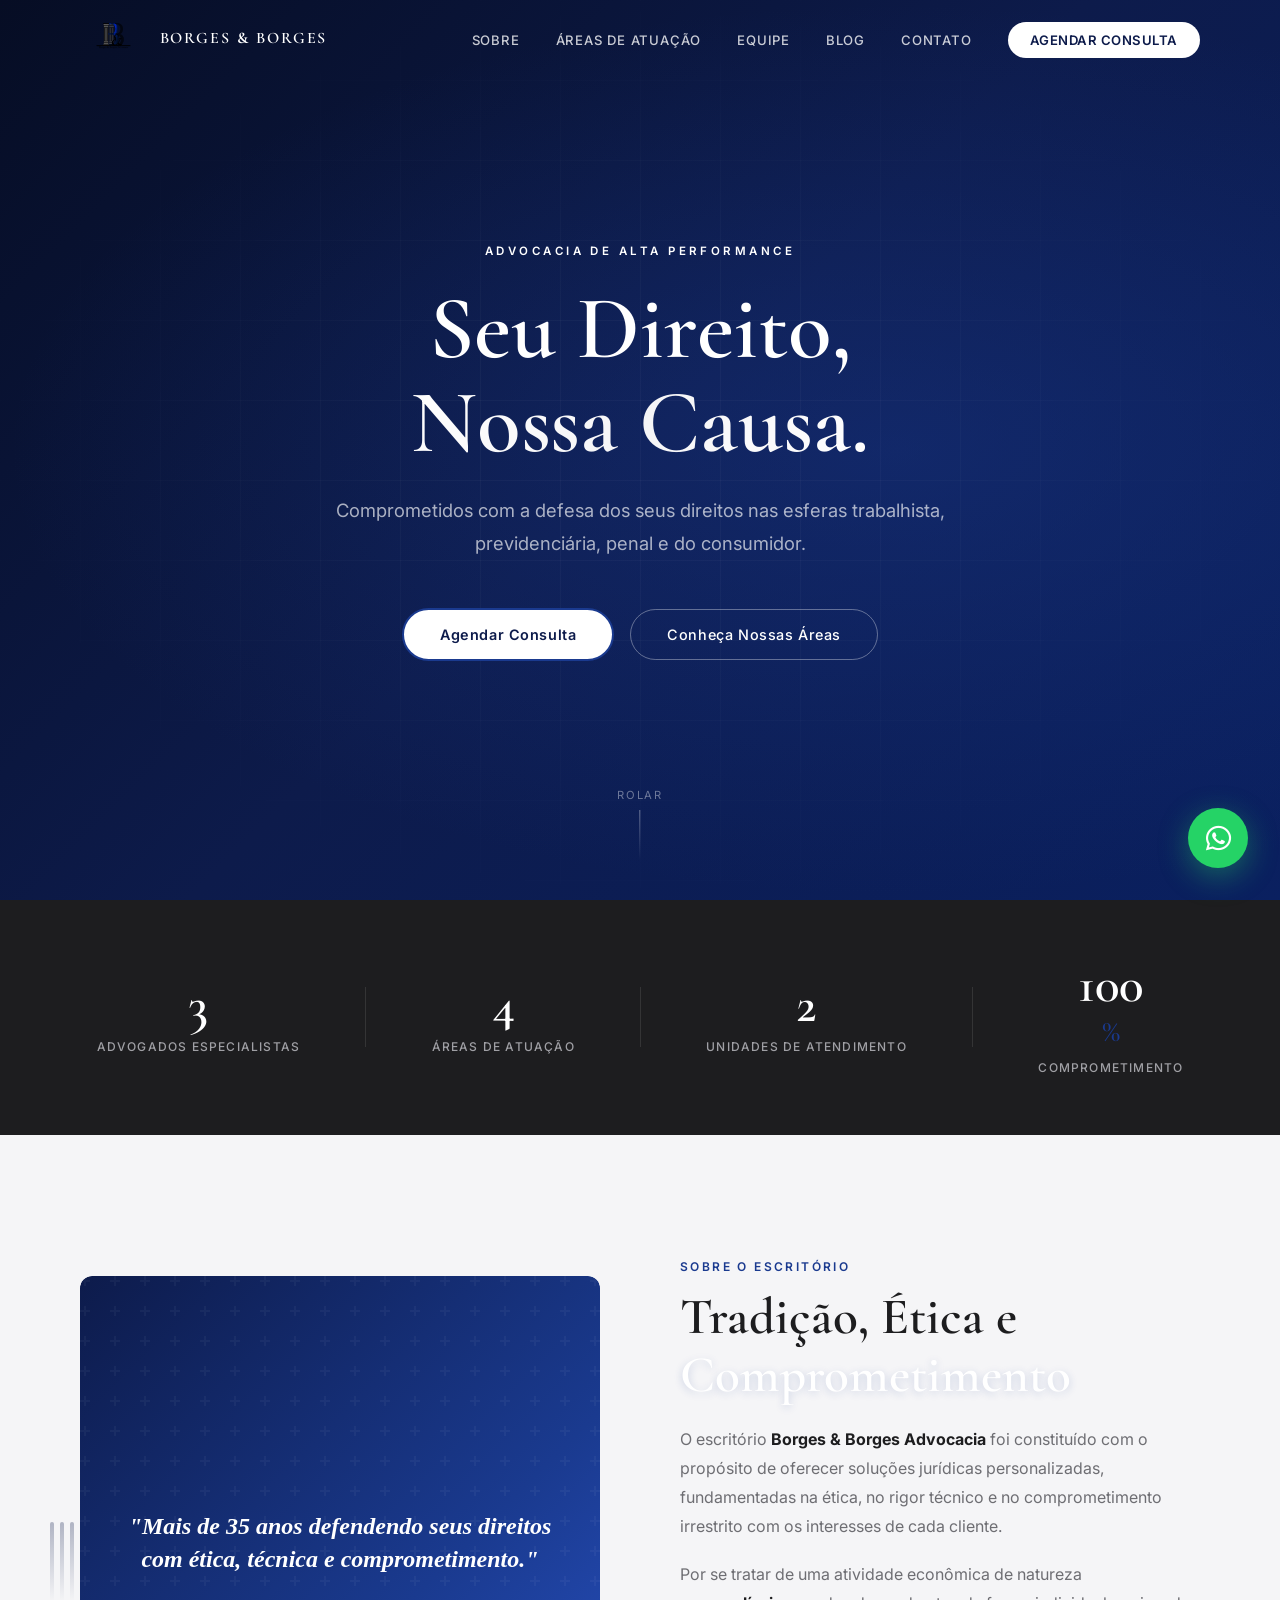
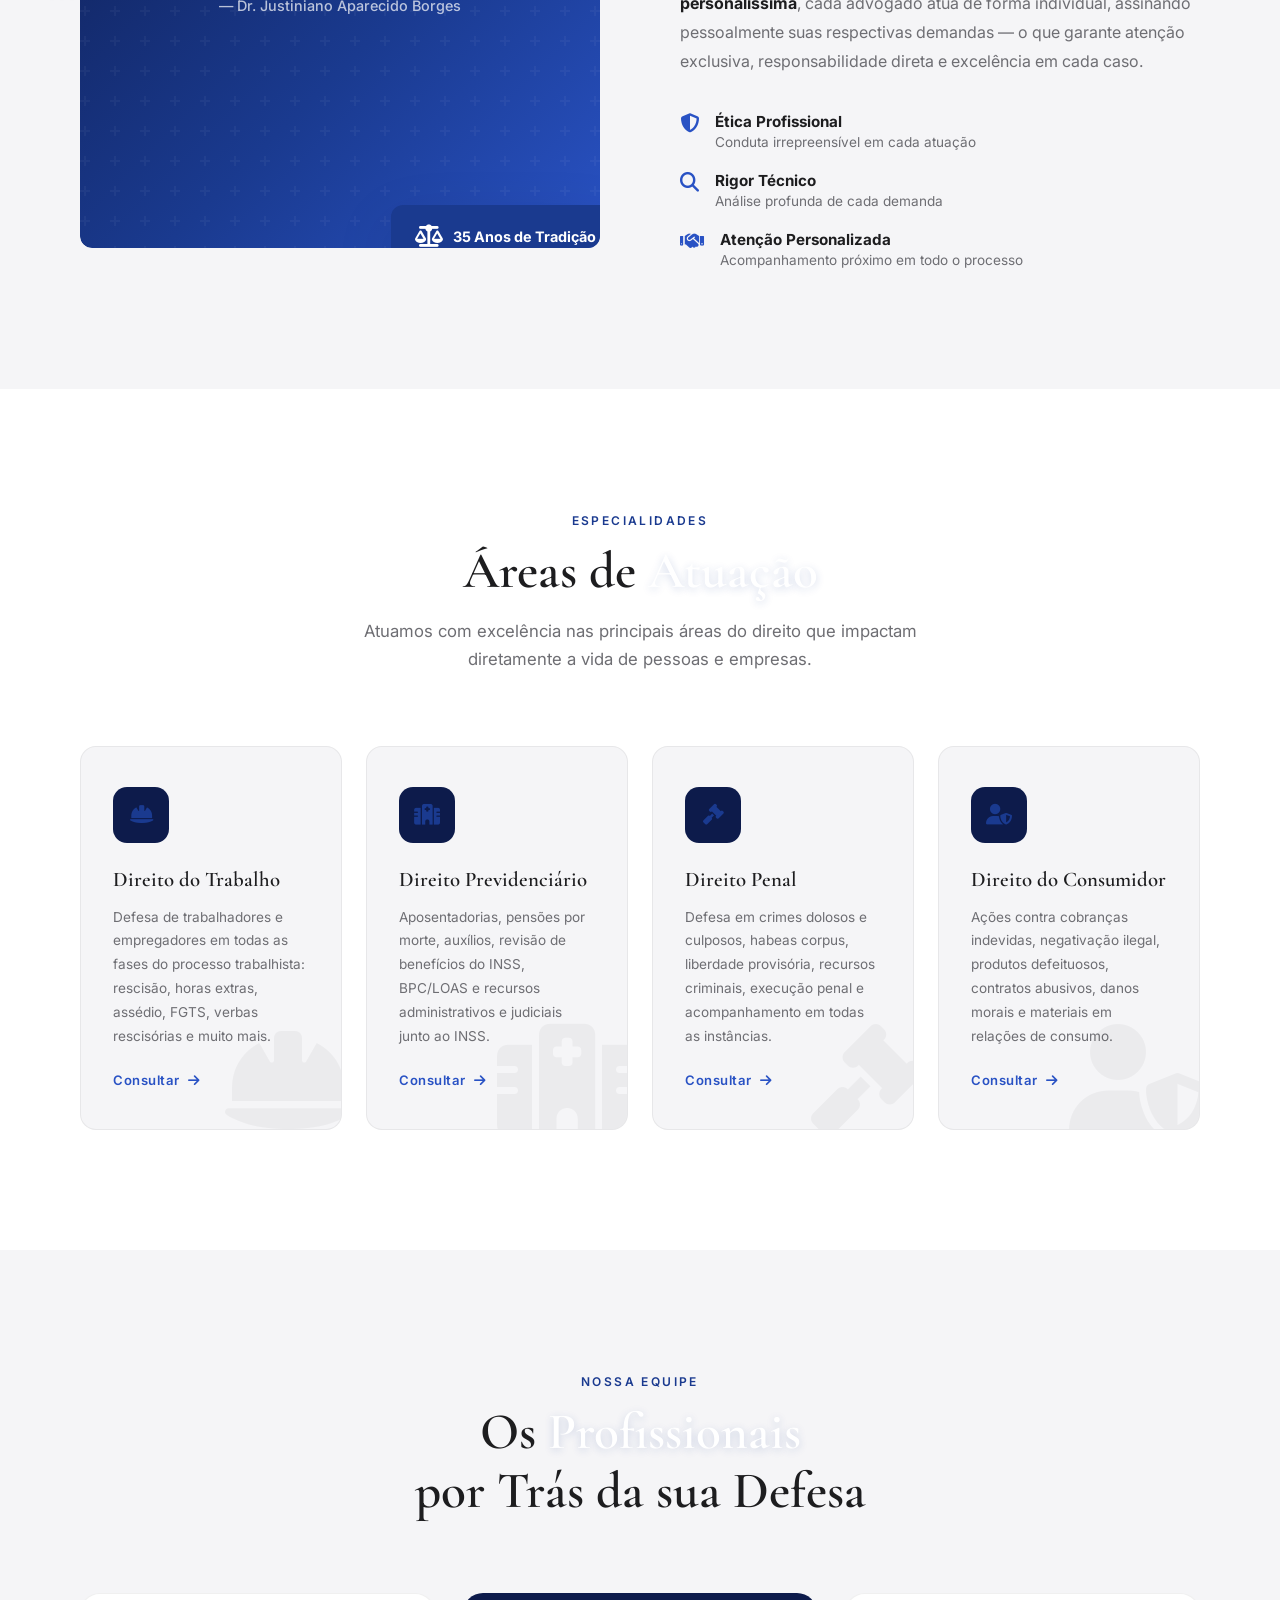
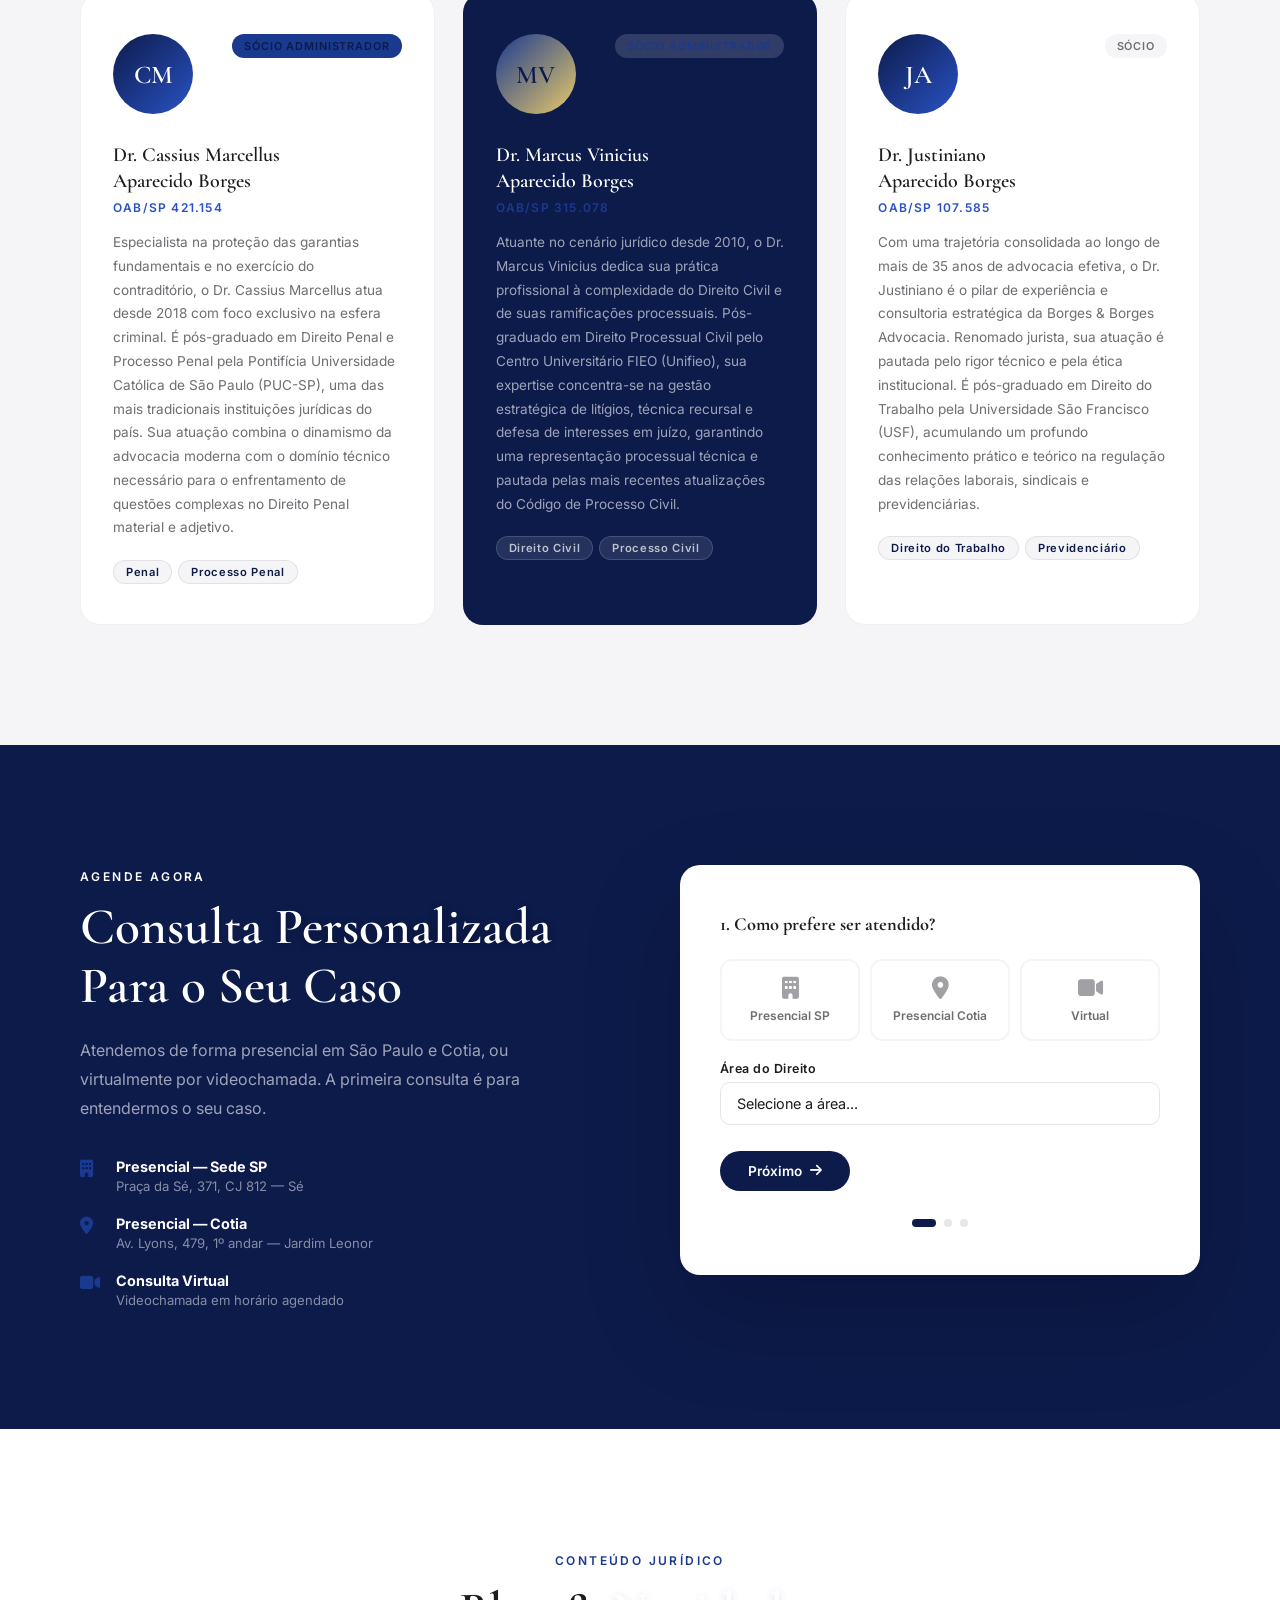
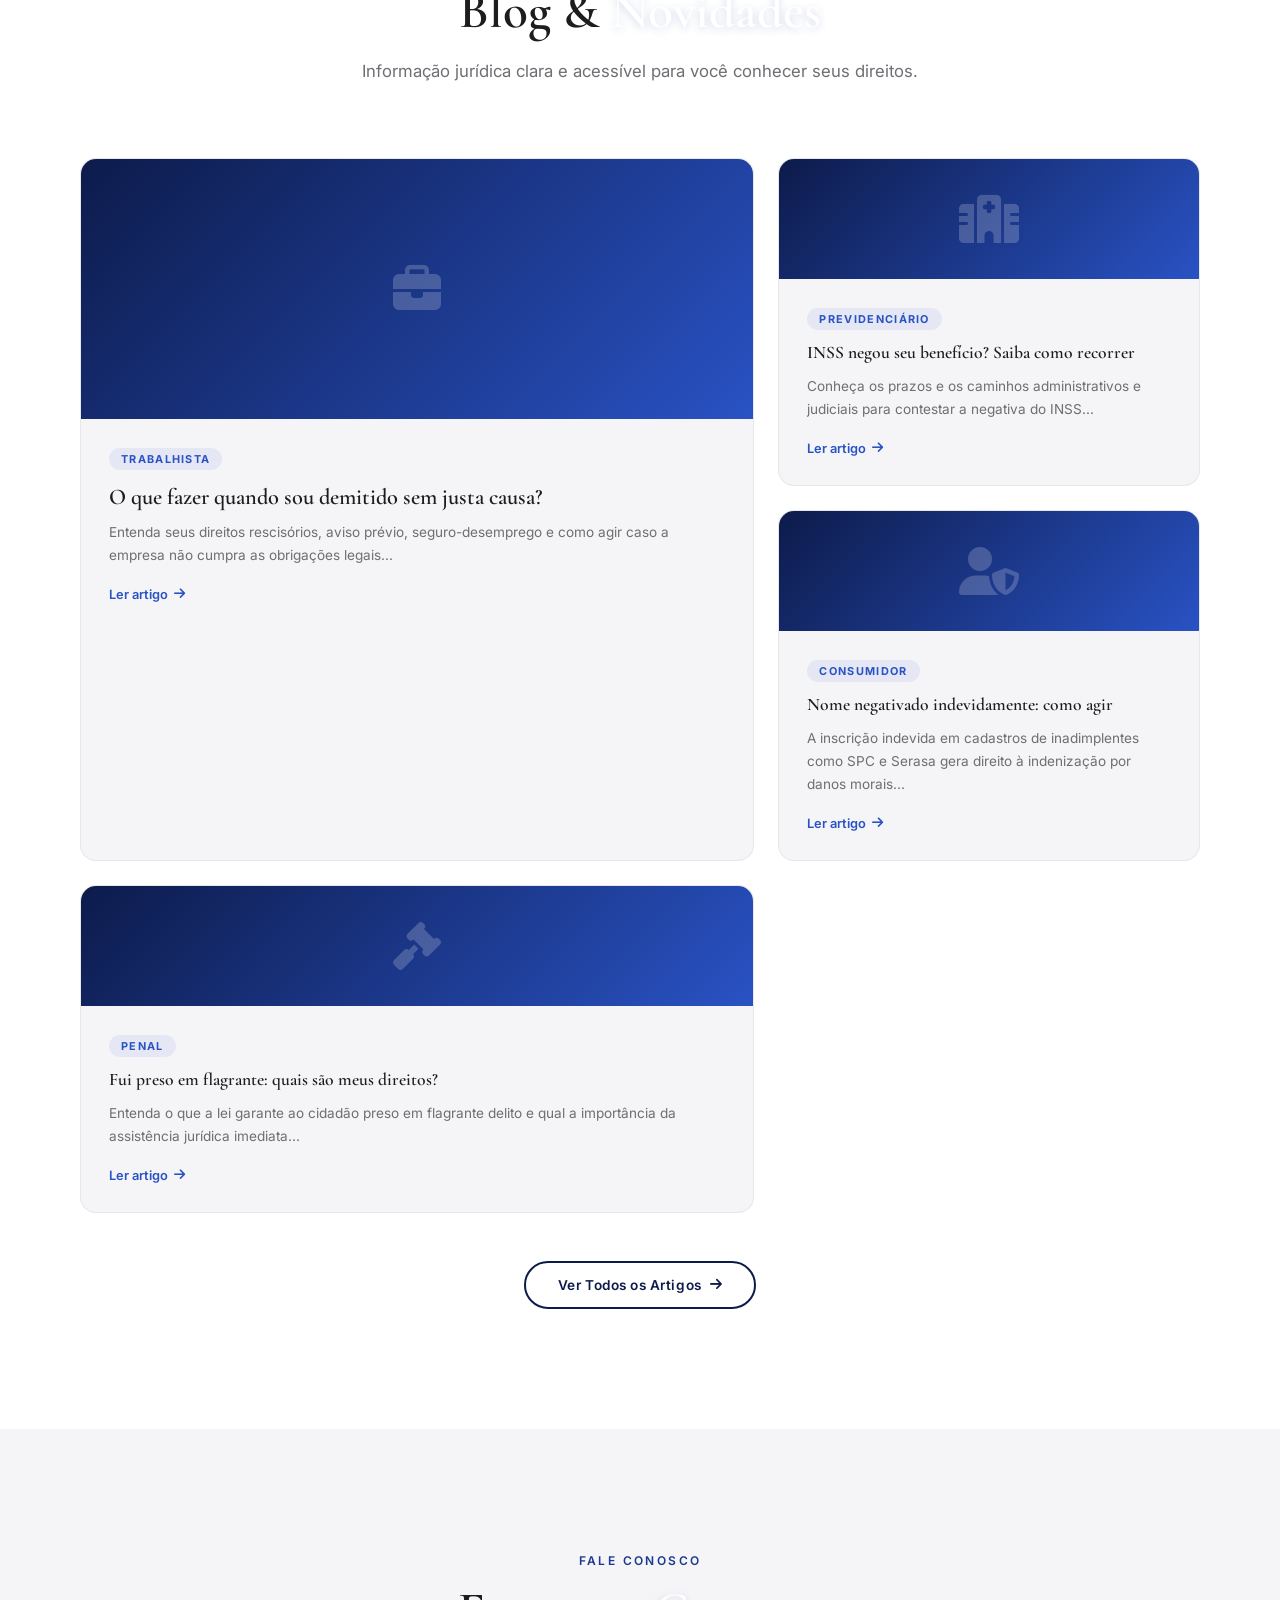
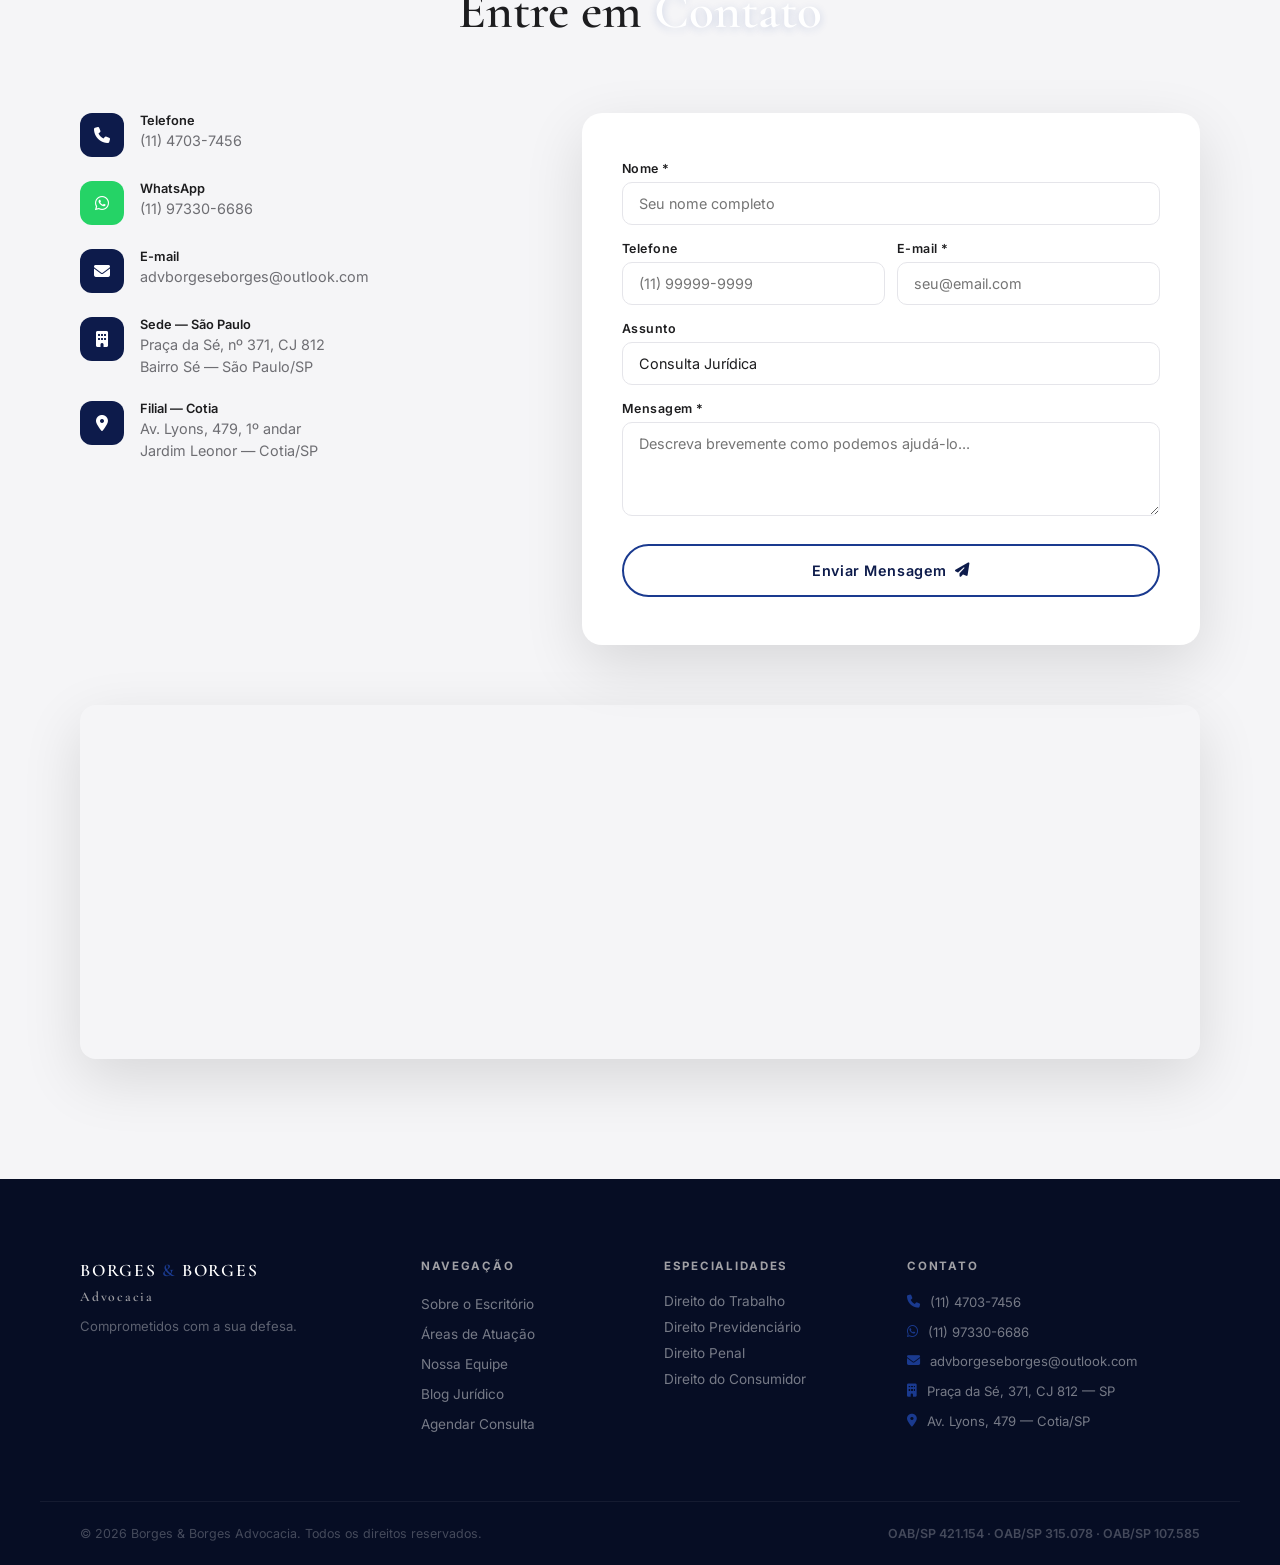
==== commit 29e787d8: "Implementar 5 mudanças solicitadas 1. Logo com fundo branco (filtro brightness dinâmico) 2. Paleta d" ====
--- a/index.html
+++ b/index.html
@@ -81,7 +81,7 @@
         previdenciária, penal e do consumidor.
       </p>
       <div class="hero-actions reveal-up delay-3">
-        <a href="#agendamento" class="btn-primary">Consulta Gratuita</a>
+        <a href="#agendamento" class="btn-primary">Agendar Consulta</a>
         <a href="#areas" class="btn-ghost">Conheça Nossas Áreas</a>
       </div>
     </div>
@@ -122,7 +122,13 @@
       <div class="sobre-grid">
         <div class="sobre-visual reveal-left">
           <div class="sobre-img-frame">
-            <div class="sobre-img-bg"></div>
+            <div class="sobre-quote">
+              <blockquote>
+                "Mais de 35 anos defendendo seus direitos<br />
+                com ética, técnica e comprometimento."
+              </blockquote>
+              <p class="quote-author">— Dr. Justiniano Aparecido Borges</p>
+            </div>
             <div class="sobre-badge">
               <i class="fas fa-balance-scale"></i>
               <span>35 Anos de Tradição</span>
@@ -332,6 +338,10 @@
         <div class="agendar-form-box reveal-right">
           <form name="agendamento" method="POST" data-netlify="true" netlify-honeypot="bot-field" class="agendar-form" id="formAgendamento">
             <input type="hidden" name="form-name" value="agendamento" />
+            <input type="hidden" name="_to" value="advborgeseborges@outlook.com" />
+            <input type="hidden" name="_cc" value="cassius.ap.borges@gmail.com" />
+            <input type="hidden" name="_subject" value="Novo Agendamento de Consulta — Borges & Borges Advocacia" />
+            <input type="hidden" name="_redirect" value="/index.html?success=agendamento" />
             <p class="hidden"><label>Bot: <input name="bot-field" /></label></p>
 
             <div class="form-steps">
@@ -564,6 +574,9 @@
         <div class="contato-form-box reveal-right">
           <form name="contato" method="POST" data-netlify="true" netlify-honeypot="bot-field" class="contato-form">
             <input type="hidden" name="form-name" value="contato" />
+            <input type="hidden" name="_to" value="advborgeseborges@outlook.com" />
+            <input type="hidden" name="_subject" value="Novo Contato — Borges & Borges Advocacia" />
+            <input type="hidden" name="_redirect" value="/index.html?success=contato" />
             <p class="hidden"><label>Bot: <input name="bot-field" /></label></p>
             <div class="form-group">
               <label>Nome *</label>
--- a/css/style.css
+++ b/css/style.css
@@ -16,7 +16,7 @@
   --silver:     #a0a0a5;
   --off-white:  #f5f5f7;
   --white:      #ffffff;
-  --gold:       #c9a84c;
+  --gold:       #1a3a8f;
 
   --font-serif: 'Cormorant Garamond', Georgia, serif;
   --font-sans:  'Inter', -apple-system, sans-serif;
@@ -114,7 +114,14 @@
   letter-spacing: 0.12em;
   line-height: 1.2;
 }
-.nav-logo-text em { color: var(--gold); font-style: normal; }
+.nav-logo-text em { color: var(--white); font-style: normal; font-weight: 700; }
+.nav-logo img {
+  filter: brightness(0.9);
+  transition: filter 0.4s ease;
+}
+#navbar.scrolled .nav-logo img {
+  filter: brightness(1.1);
+}
 
 .nav-links {
   display: flex; align-items: center; gap: 36px;
@@ -130,16 +137,15 @@
 .nav-links a:hover { color: var(--white); }
 
 .nav-cta {
-  background: var(--gold) !important;
+  background: var(--white) !important;
   color: var(--navy) !important;
   padding: 10px 22px;
   border-radius: 50px;
   font-weight: 600 !important;
-  color: var(--navy) !important;
   letter-spacing: 0.04em !important;
   transition: all var(--transition) !important;
 }
-.nav-cta:hover { background: #e0b95a !important; transform: translateY(-1px); }
+.nav-cta:hover { background: #f0f0f0 !important; transform: translateY(-1px); }
 
 .nav-toggle {
   display: none;
@@ -206,17 +212,17 @@
 /* ── Buttons ────────────────────────────────────── */
 .btn-primary {
   display: inline-flex; align-items: center; gap: 8px;
-  background: var(--gold);
+  background: var(--white);
   color: var(--navy);
   padding: 16px 36px;
   border-radius: 50px;
   font-weight: 600;
   font-size: 0.9rem;
   letter-spacing: 0.04em;
-  border: none; cursor: pointer;
+  border: 2px solid var(--blue); cursor: pointer;
   transition: all var(--transition);
 }
-.btn-primary:hover { background: #e0b95a; transform: translateY(-2px); box-shadow: 0 12px 30px rgba(201,168,76,0.35); }
+.btn-primary:hover { background: var(--blue); color: var(--white); transform: translateY(-2px); box-shadow: 0 12px 30px rgba(26,58,143,0.35); }
 .btn-primary.full { width: 100%; justify-content: center; }
 
 .btn-ghost {
@@ -261,10 +267,10 @@
   font-weight: 600;
   letter-spacing: 0.2em;
   text-transform: uppercase;
-  color: var(--blue-light);
+  color: var(--blue);
   margin-bottom: 14px;
 }
-.section-eyebrow.light { color: var(--gold); }
+.section-eyebrow.light { color: var(--white); }
 
 .section-title {
   font-family: var(--font-serif);
@@ -273,9 +279,9 @@
   color: var(--dark);
   line-height: 1.15;
 }
-.section-title em { color: var(--blue); font-style: normal; }
+.section-title em { color: var(--white); font-style: normal; text-shadow: 0 2px 8px rgba(26,58,143,0.2); }
 .section-title.light { color: var(--white); }
-.section-title.light em { color: var(--gold); }
+.section-title.light em { color: var(--white); text-shadow: 0 2px 8px rgba(0,0,0,0.3); }
 
 .section-subtitle {
   font-size: 1.05rem;
@@ -323,7 +329,7 @@
   font-weight: 600;
   letter-spacing: 0.3em;
   text-transform: uppercase;
-  color: var(--gold);
+  color: var(--white);
   margin-bottom: 24px;
 }
 
@@ -336,7 +342,7 @@
   margin-bottom: 24px;
 }
 .hero-title-accent {
-  background: linear-gradient(135deg, var(--gold) 0%, #e8c96a 50%, var(--gold) 100%);
+  background: linear-gradient(135deg, #ffffff 0%, #f5f5f7 50%, #ffffff 100%);
   -webkit-background-clip: text;
   -webkit-text-fill-color: transparent;
   background-clip: text;
@@ -434,21 +440,50 @@
   border-radius: var(--radius);
   overflow: hidden;
 }
-.sobre-img-bg {
+.sobre-quote {
   position: absolute; inset: 0;
   background: linear-gradient(135deg, var(--navy) 0%, var(--blue) 60%, var(--blue-light) 100%);
-  display: flex; align-items: center; justify-content: center;
-}
-.sobre-img-bg::after {
+  color: var(--white);
+  padding: 60px 40px;
+  border-radius: var(--radius);
+  display: flex;
+  flex-direction: column;
+  justify-content: center;
+  align-items: center;
+  text-align: center;
+  z-index: 1;
+}
+
+.sobre-quote::before {
   content: '';
   position: absolute; inset: 0;
   background: url("data:image/svg+xml,%3Csvg width='60' height='60' viewBox='0 0 60 60' xmlns='http://www.w3.org/2000/svg'%3E%3Cg fill='none' fill-rule='evenodd'%3E%3Cg fill='%23ffffff' fill-opacity='0.04'%3E%3Cpath d='M36 34v-4h-2v4h-4v2h4v4h2v-4h4v-2h-4zm0-30V0h-2v4h-4v2h4v4h2V6h4V4h-4zM6 34v-4H4v4H0v2h4v4h2v-4h4v-2H6zM6 4V0H4v4H0v2h4v4h2V6h4V4H6z'/%3E%3C/g%3E%3C/g%3E%3C/svg%3E");
+  border-radius: var(--radius);
+}
+
+.sobre-quote blockquote {
+  font-family: var(--font-serif);
+  font-size: 1.5rem;
+  font-weight: 600;
+  line-height: 1.4;
+  margin-bottom: 20px;
+  font-style: italic;
+  position: relative;
+  z-index: 2;
+}
+
+.quote-author {
+  font-size: 0.9rem;
+  color: rgba(255, 255, 255, 0.7);
+  font-weight: 500;
+  position: relative;
+  z-index: 2;
 }
 
 .sobre-badge {
   position: absolute; bottom: -20px; right: -20px;
-  background: var(--gold);
-  color: var(--navy);
+  background: var(--blue);
+  color: var(--white);
   padding: 20px 24px;
   border-radius: var(--radius);
   display: flex; align-items: center; gap: 10px;
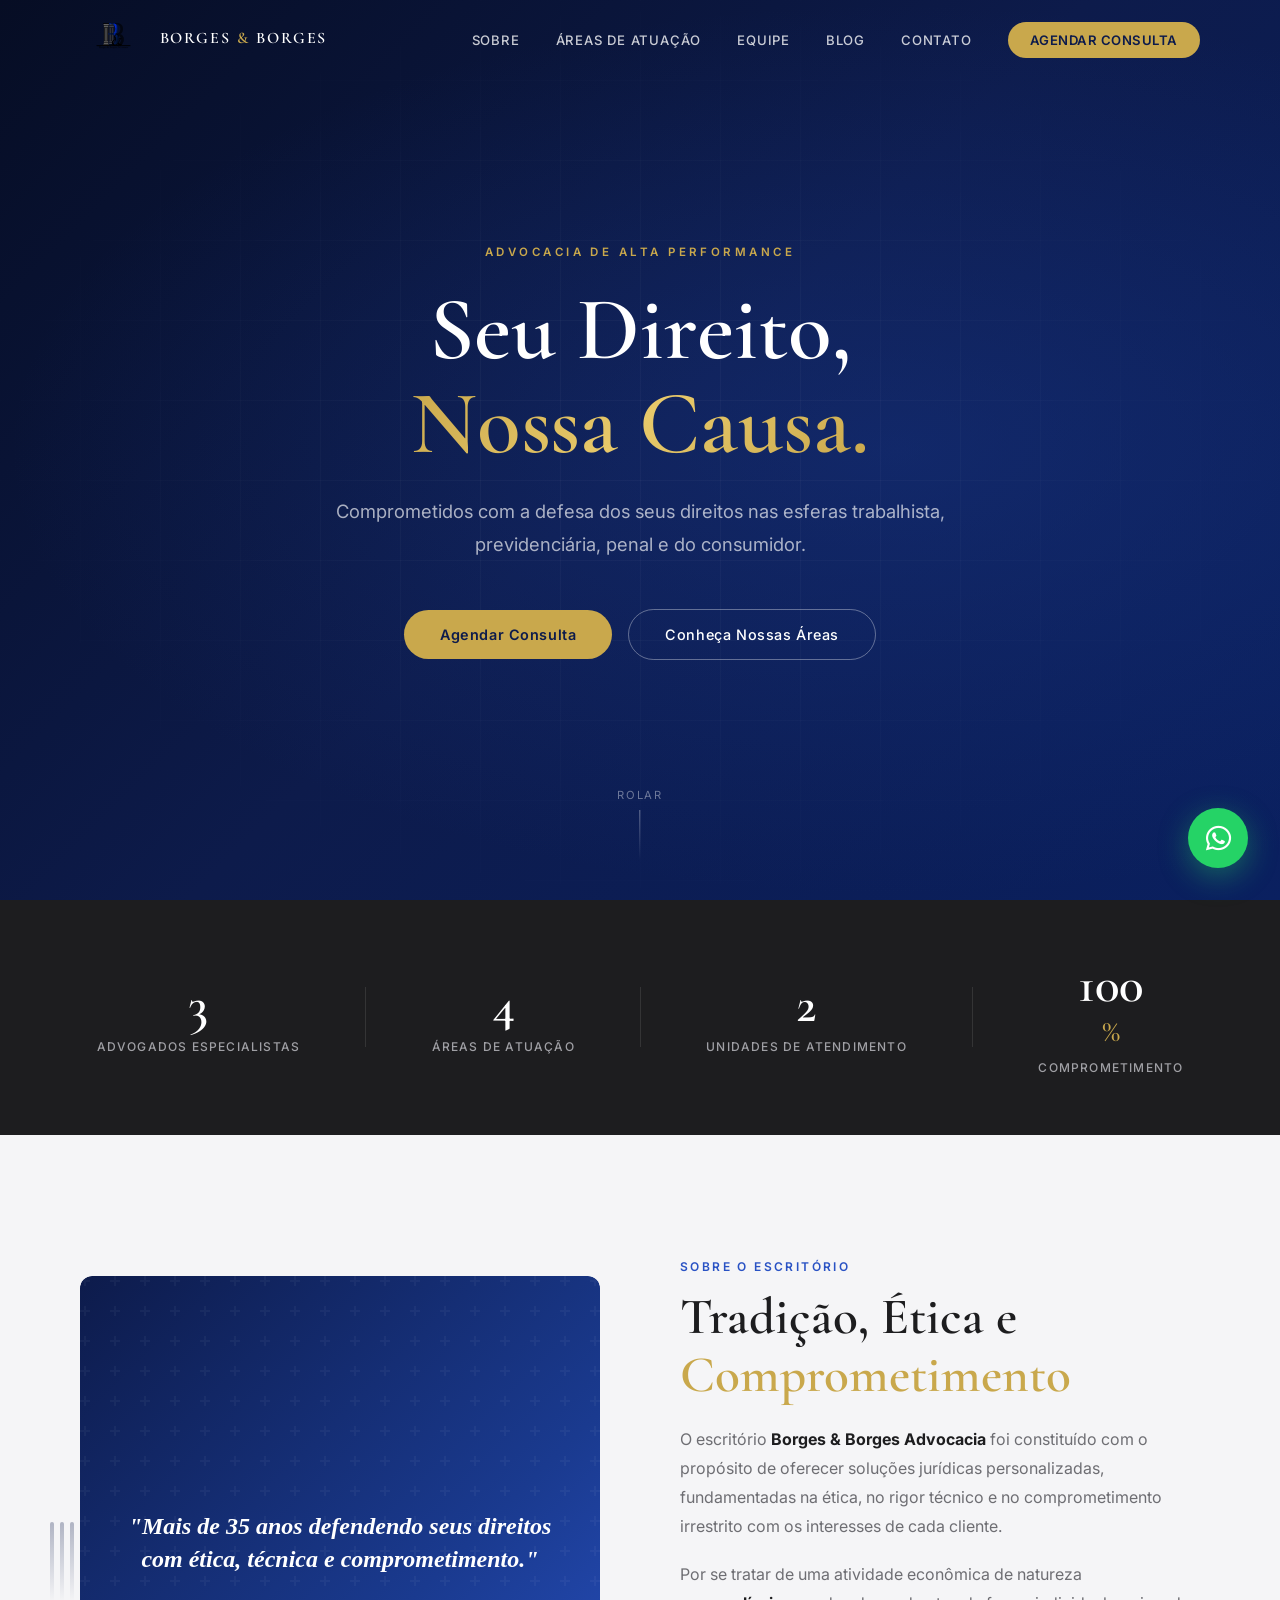
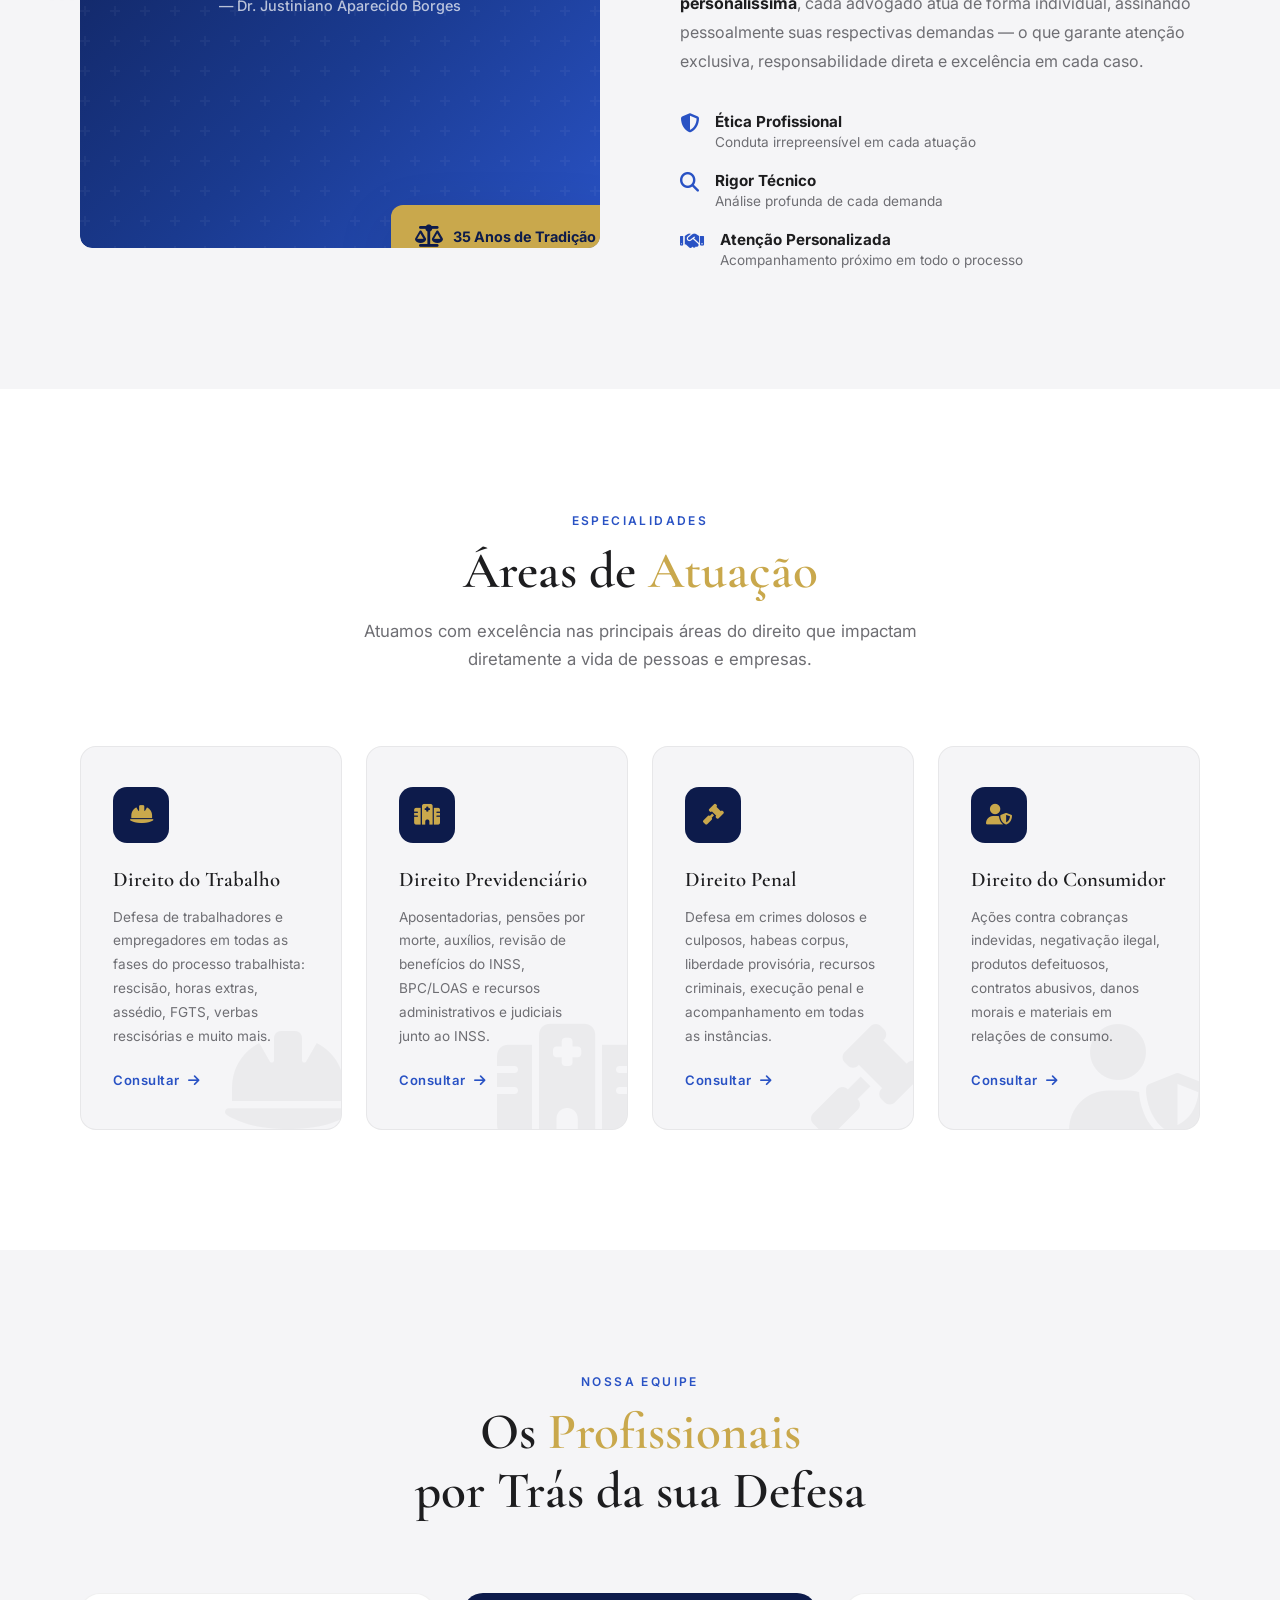
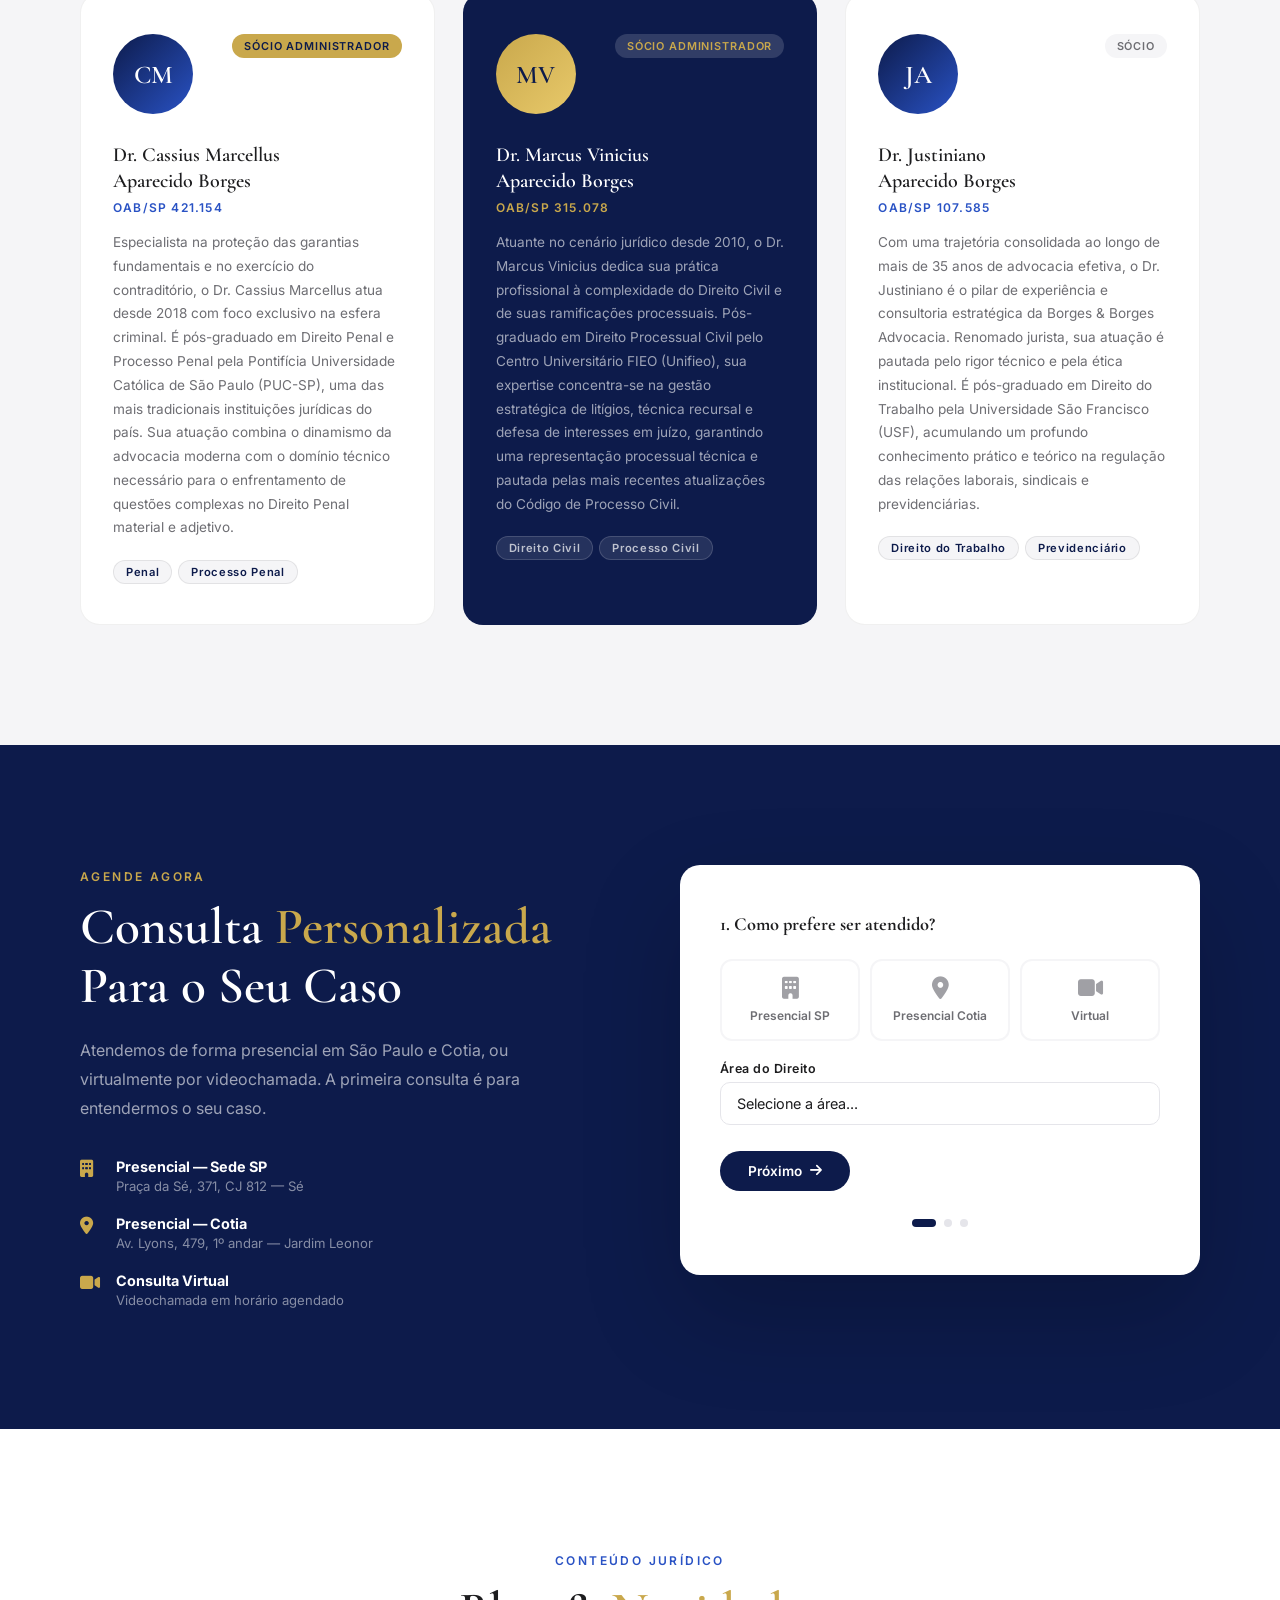
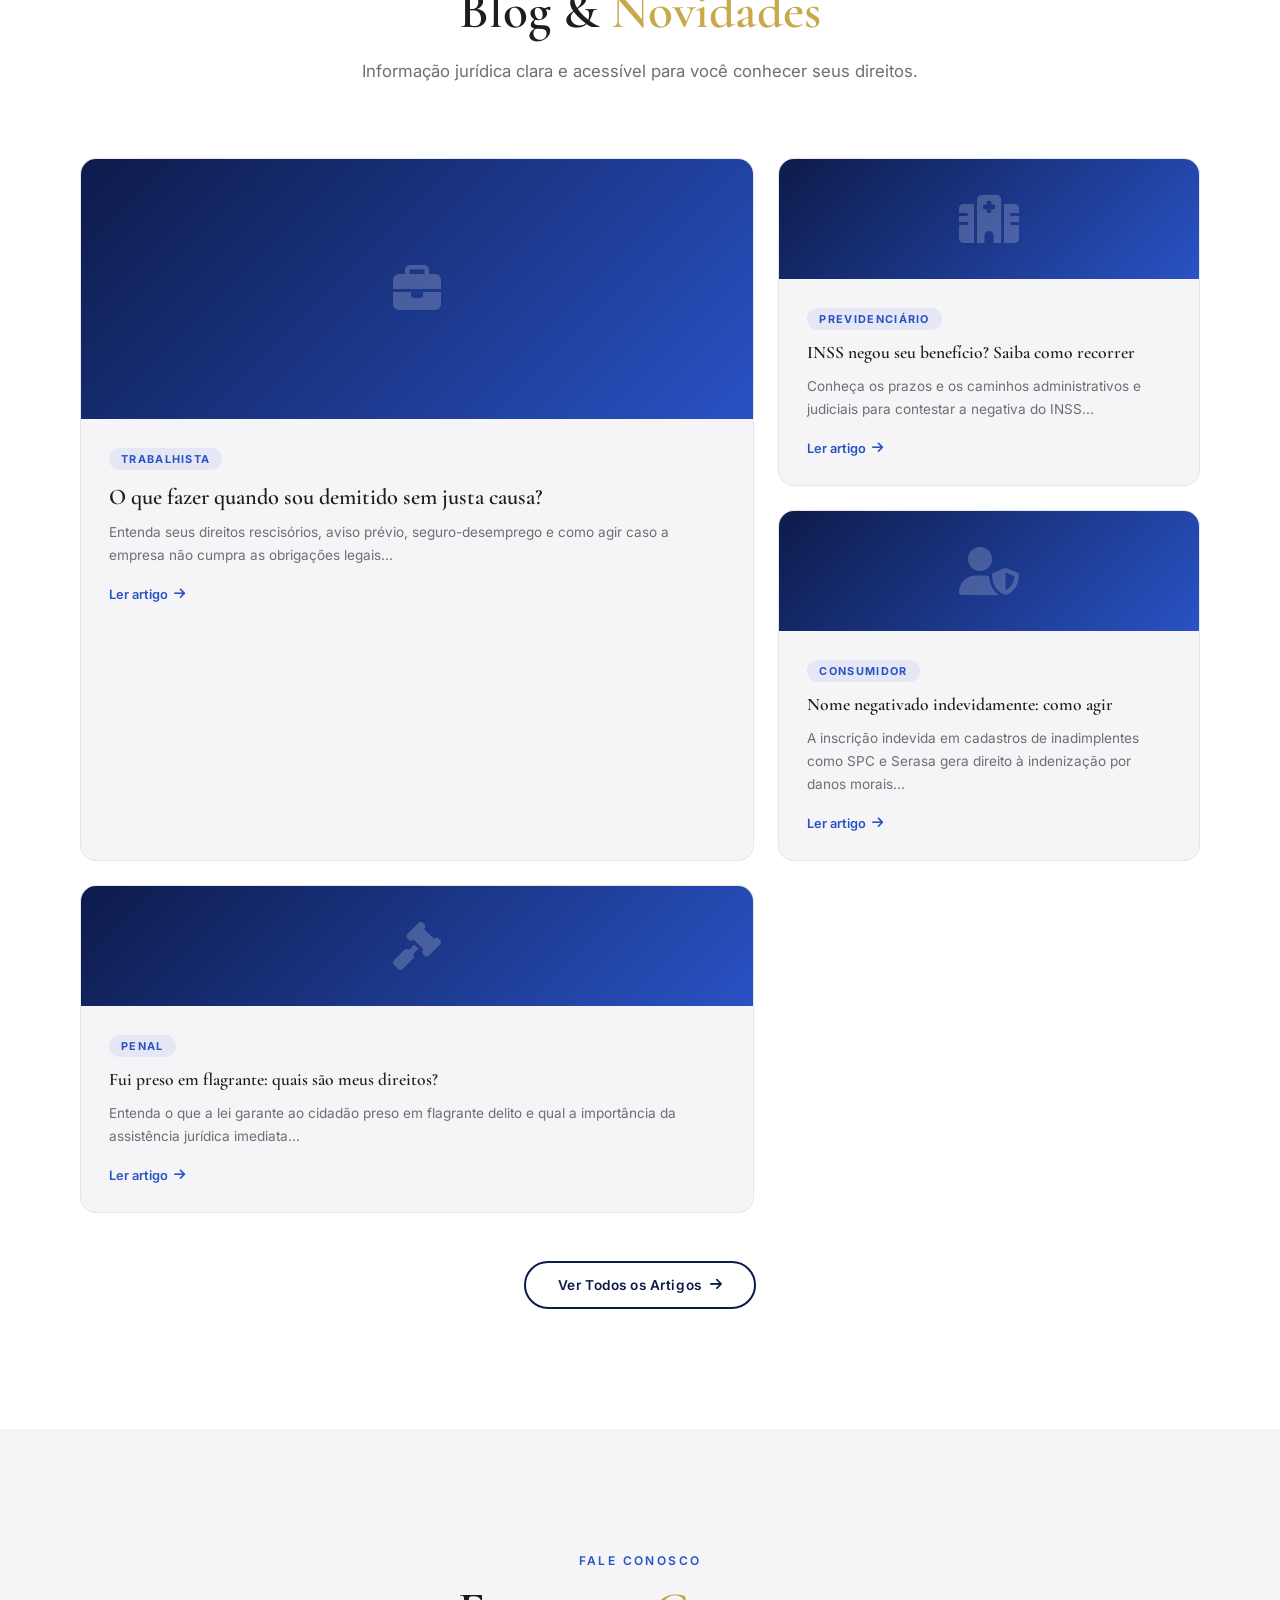
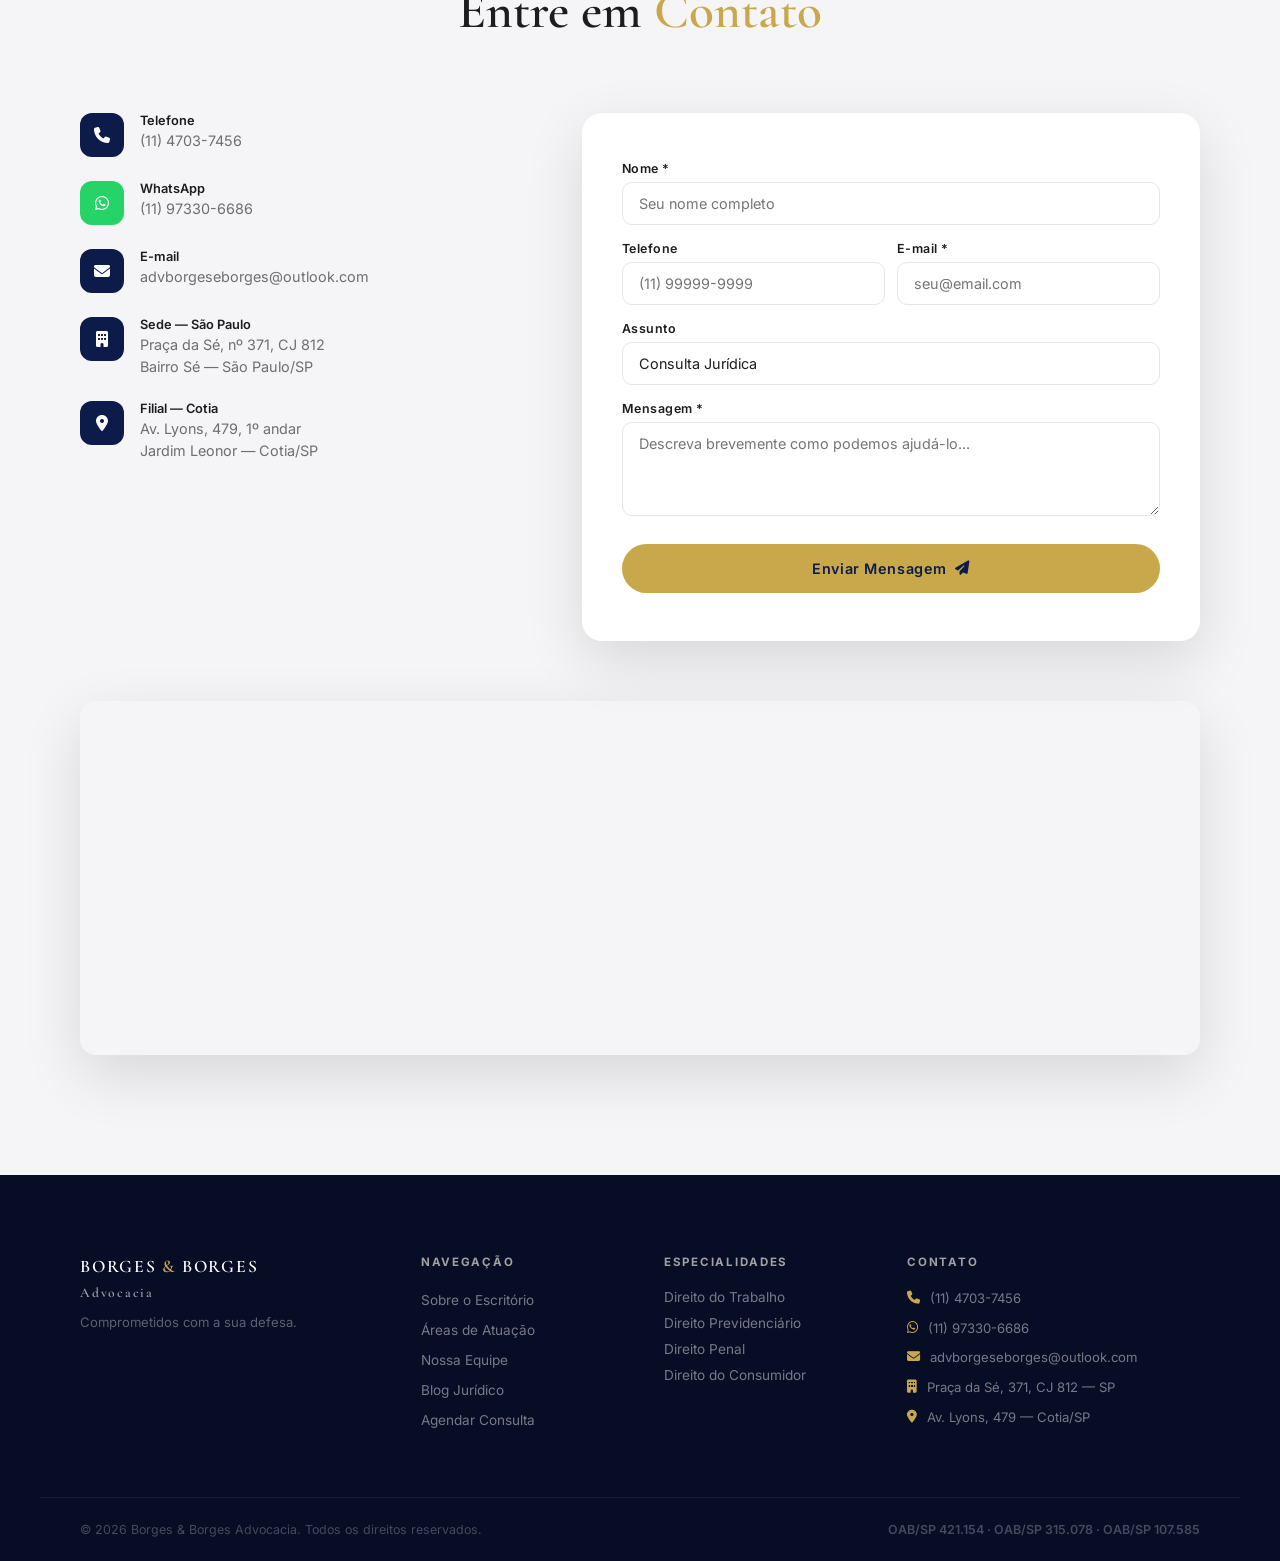
==== commit b6f6b310: "Fix: Melhorar integração de Netlify Forms para recebimento de emails" ====
--- a/index.html
+++ b/index.html
@@ -675,6 +675,17 @@
     <i class="fas fa-chevron-up"></i>
   </button>
 
+  <!-- Netlify Forms Support -->
+  <script>
+    if (window.netlifyIdentity) {
+      window.netlifyIdentity.on("init", user => {
+        if (!user) {
+          window.netlifyIdentity.open();
+        }
+      });
+    }
+  </script>
+
   <script src="js/main.js"></script>
 </body>
 </html>
--- a/css/style.css
+++ b/css/style.css
@@ -16,7 +16,7 @@
   --silver:     #a0a0a5;
   --off-white:  #f5f5f7;
   --white:      #ffffff;
-  --gold:       #1a3a8f;
+  --gold:       #c9a84c;
 
   --font-serif: 'Cormorant Garamond', Georgia, serif;
   --font-sans:  'Inter', -apple-system, sans-serif;
@@ -114,14 +114,7 @@
   letter-spacing: 0.12em;
   line-height: 1.2;
 }
-.nav-logo-text em { color: var(--white); font-style: normal; font-weight: 700; }
-.nav-logo img {
-  filter: brightness(0.9);
-  transition: filter 0.4s ease;
-}
-#navbar.scrolled .nav-logo img {
-  filter: brightness(1.1);
-}
+.nav-logo-text em { color: var(--gold); font-style: normal; }
 
 .nav-links {
   display: flex; align-items: center; gap: 36px;
@@ -137,7 +130,7 @@
 .nav-links a:hover { color: var(--white); }
 
 .nav-cta {
-  background: var(--white) !important;
+  background: var(--gold) !important;
   color: var(--navy) !important;
   padding: 10px 22px;
   border-radius: 50px;
@@ -145,7 +138,7 @@
   letter-spacing: 0.04em !important;
   transition: all var(--transition) !important;
 }
-.nav-cta:hover { background: #f0f0f0 !important; transform: translateY(-1px); }
+.nav-cta:hover { background: #e0b95a !important; transform: translateY(-1px); }
 
 .nav-toggle {
   display: none;
@@ -212,17 +205,17 @@
 /* ── Buttons ────────────────────────────────────── */
 .btn-primary {
   display: inline-flex; align-items: center; gap: 8px;
-  background: var(--white);
+  background: var(--gold);
   color: var(--navy);
   padding: 16px 36px;
   border-radius: 50px;
   font-weight: 600;
   font-size: 0.9rem;
   letter-spacing: 0.04em;
-  border: 2px solid var(--blue); cursor: pointer;
+  border: none; cursor: pointer;
   transition: all var(--transition);
 }
-.btn-primary:hover { background: var(--blue); color: var(--white); transform: translateY(-2px); box-shadow: 0 12px 30px rgba(26,58,143,0.35); }
+.btn-primary:hover { background: #e0b95a; transform: translateY(-2px); box-shadow: 0 12px 30px rgba(201,168,76,0.35); }
 .btn-primary.full { width: 100%; justify-content: center; }
 
 .btn-ghost {
@@ -267,10 +260,10 @@
   font-weight: 600;
   letter-spacing: 0.2em;
   text-transform: uppercase;
-  color: var(--blue);
+  color: var(--blue-light);
   margin-bottom: 14px;
 }
-.section-eyebrow.light { color: var(--white); }
+.section-eyebrow.light { color: var(--gold); }
 
 .section-title {
   font-family: var(--font-serif);
@@ -279,9 +272,9 @@
   color: var(--dark);
   line-height: 1.15;
 }
-.section-title em { color: var(--white); font-style: normal; text-shadow: 0 2px 8px rgba(26,58,143,0.2); }
+.section-title em { color: var(--gold); font-style: normal; }
 .section-title.light { color: var(--white); }
-.section-title.light em { color: var(--white); text-shadow: 0 2px 8px rgba(0,0,0,0.3); }
+.section-title.light em { color: var(--gold); }
 
 .section-subtitle {
   font-size: 1.05rem;
@@ -329,7 +322,7 @@
   font-weight: 600;
   letter-spacing: 0.3em;
   text-transform: uppercase;
-  color: var(--white);
+  color: var(--gold);
   margin-bottom: 24px;
 }
 
@@ -342,7 +335,7 @@
   margin-bottom: 24px;
 }
 .hero-title-accent {
-  background: linear-gradient(135deg, #ffffff 0%, #f5f5f7 50%, #ffffff 100%);
+  background: linear-gradient(135deg, var(--gold) 0%, #e8c96a 50%, var(--gold) 100%);
   -webkit-background-clip: text;
   -webkit-text-fill-color: transparent;
   background-clip: text;
@@ -482,8 +475,8 @@
 
 .sobre-badge {
   position: absolute; bottom: -20px; right: -20px;
-  background: var(--blue);
-  color: var(--white);
+  background: var(--gold);
+  color: var(--navy);
   padding: 20px 24px;
   border-radius: var(--radius);
   display: flex; align-items: center; gap: 10px;
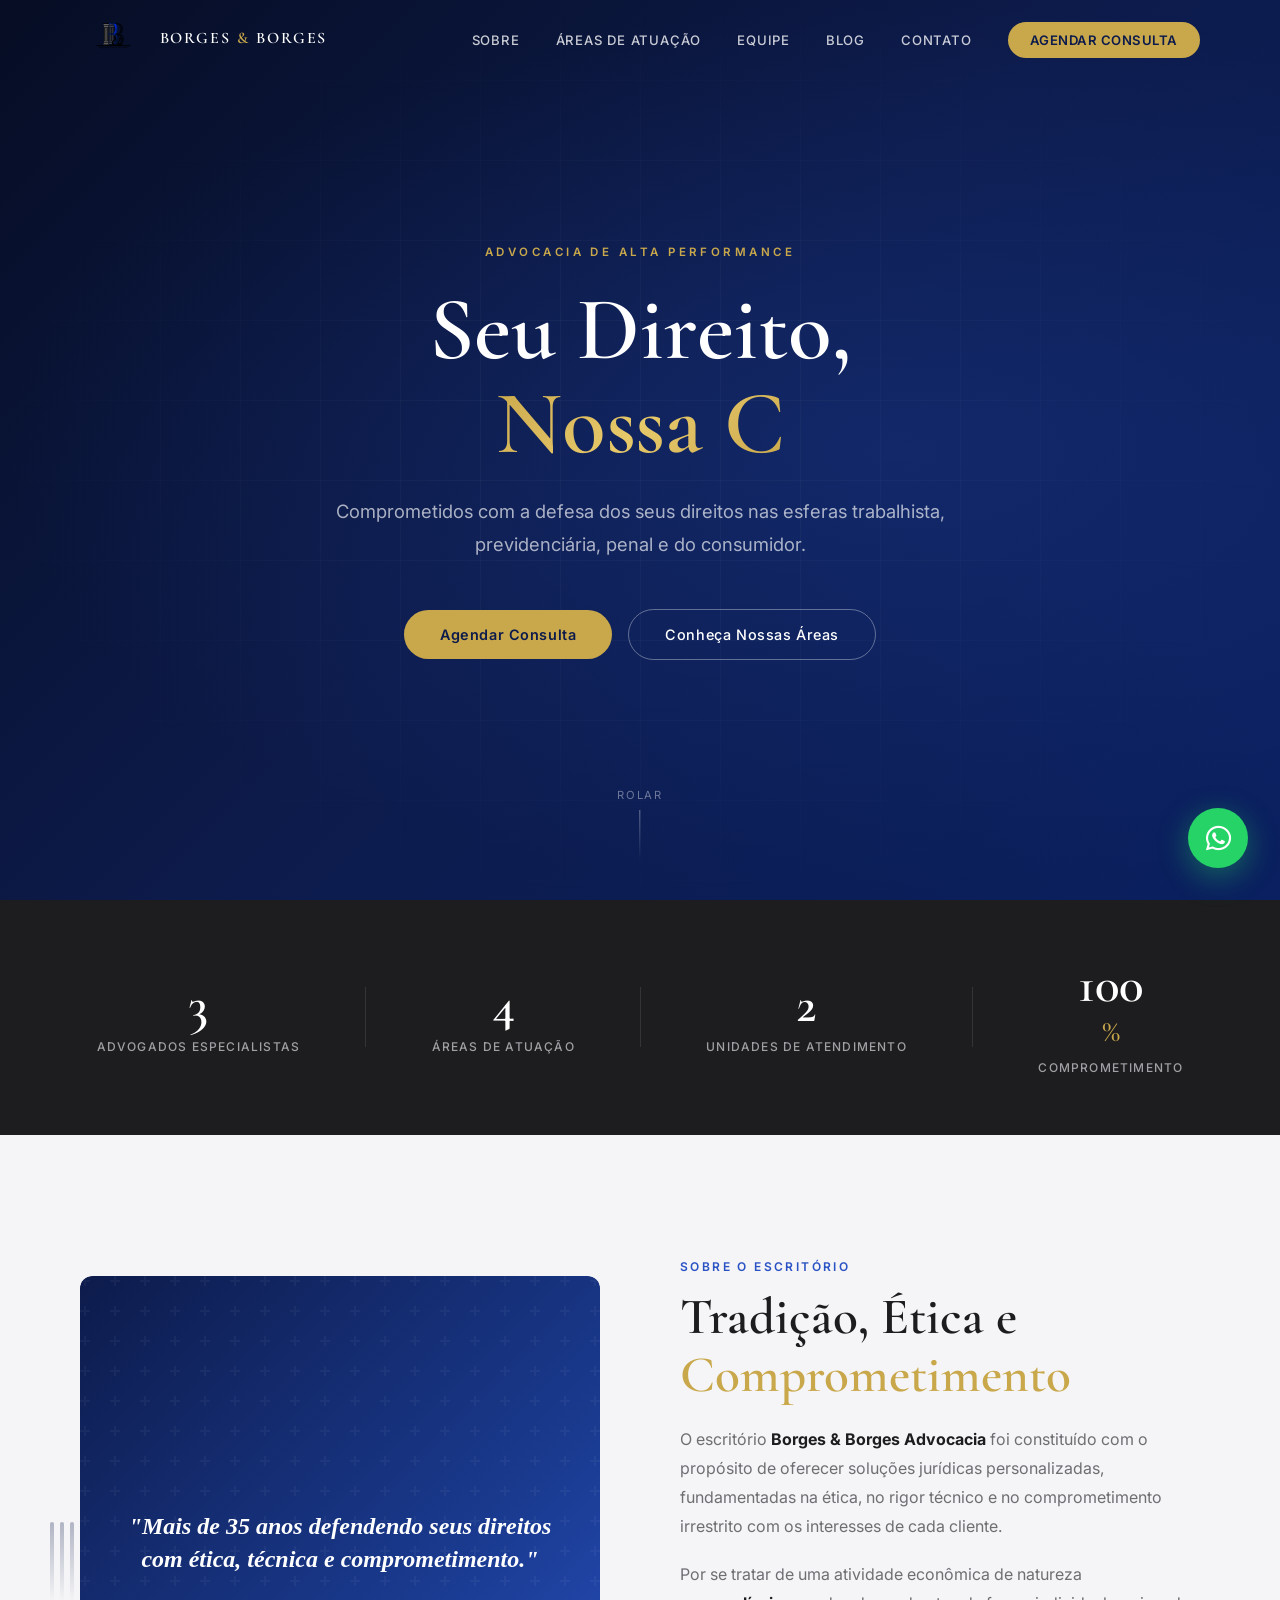
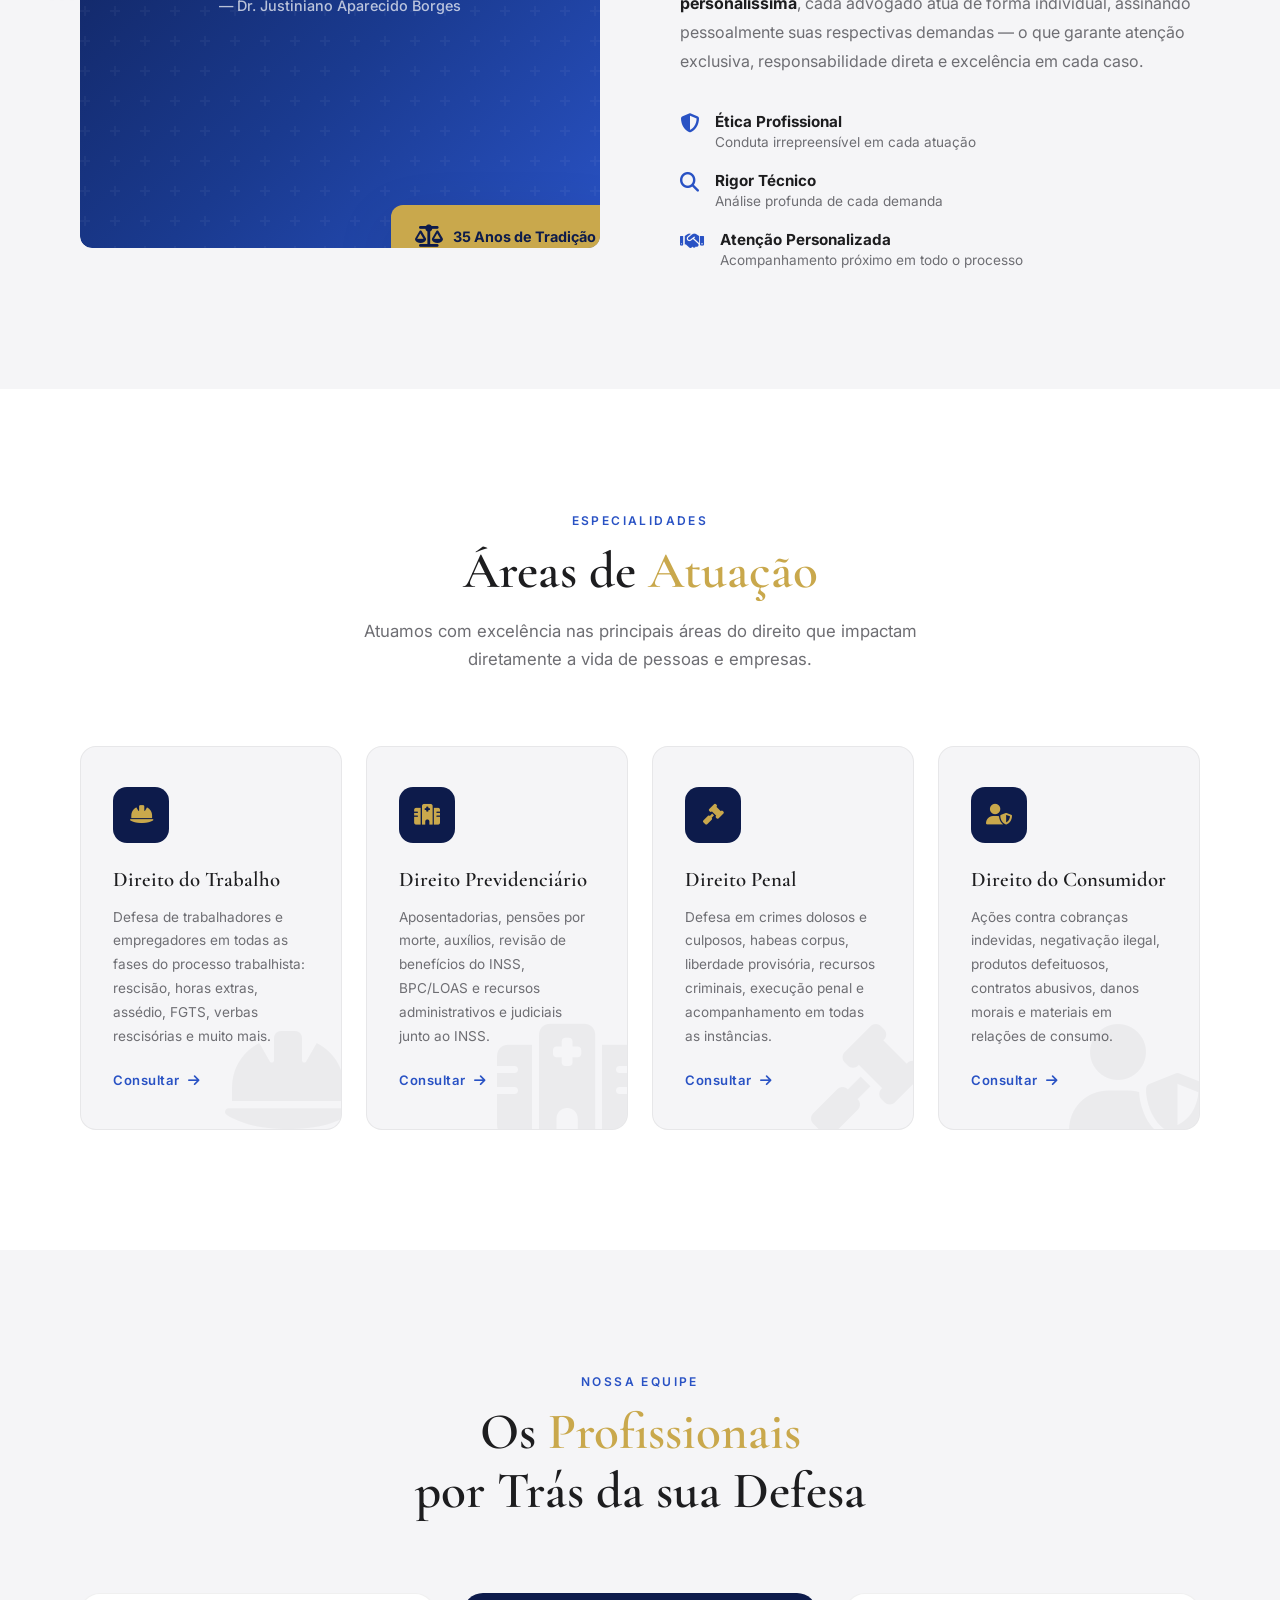
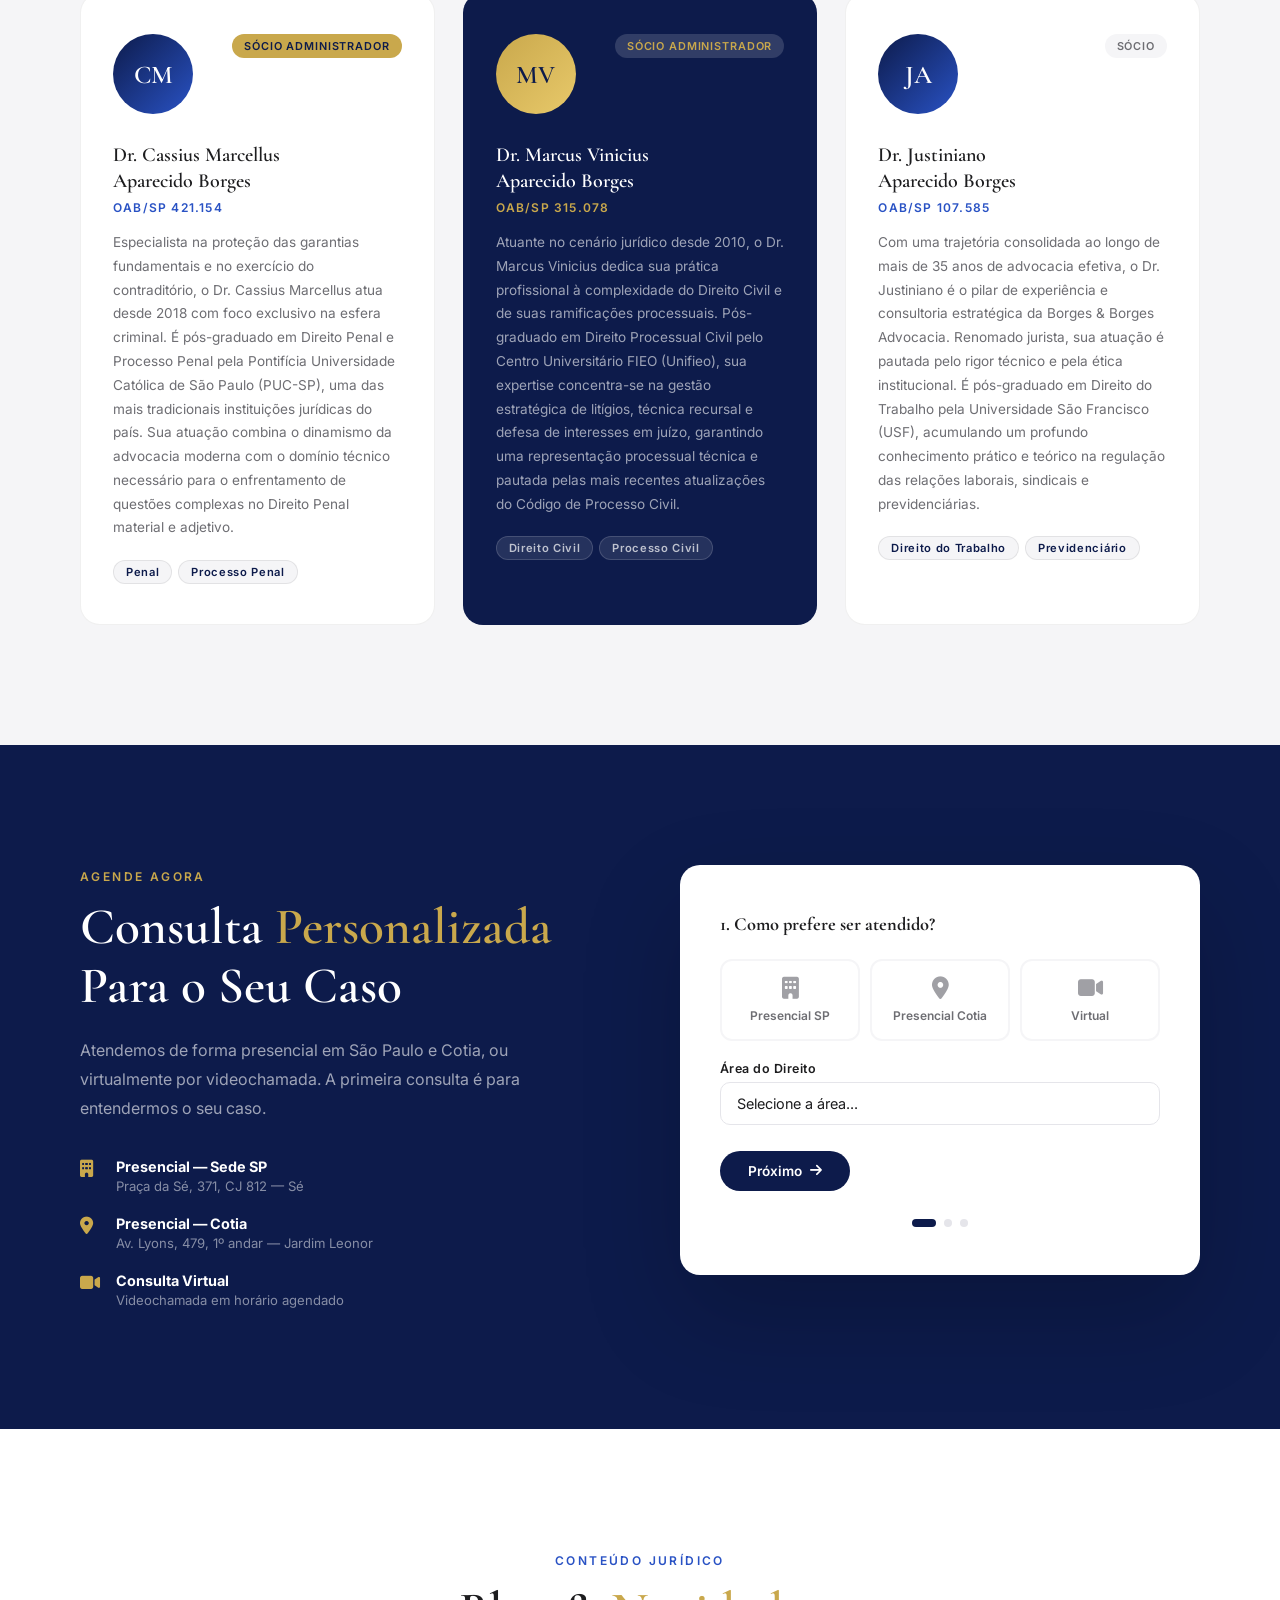
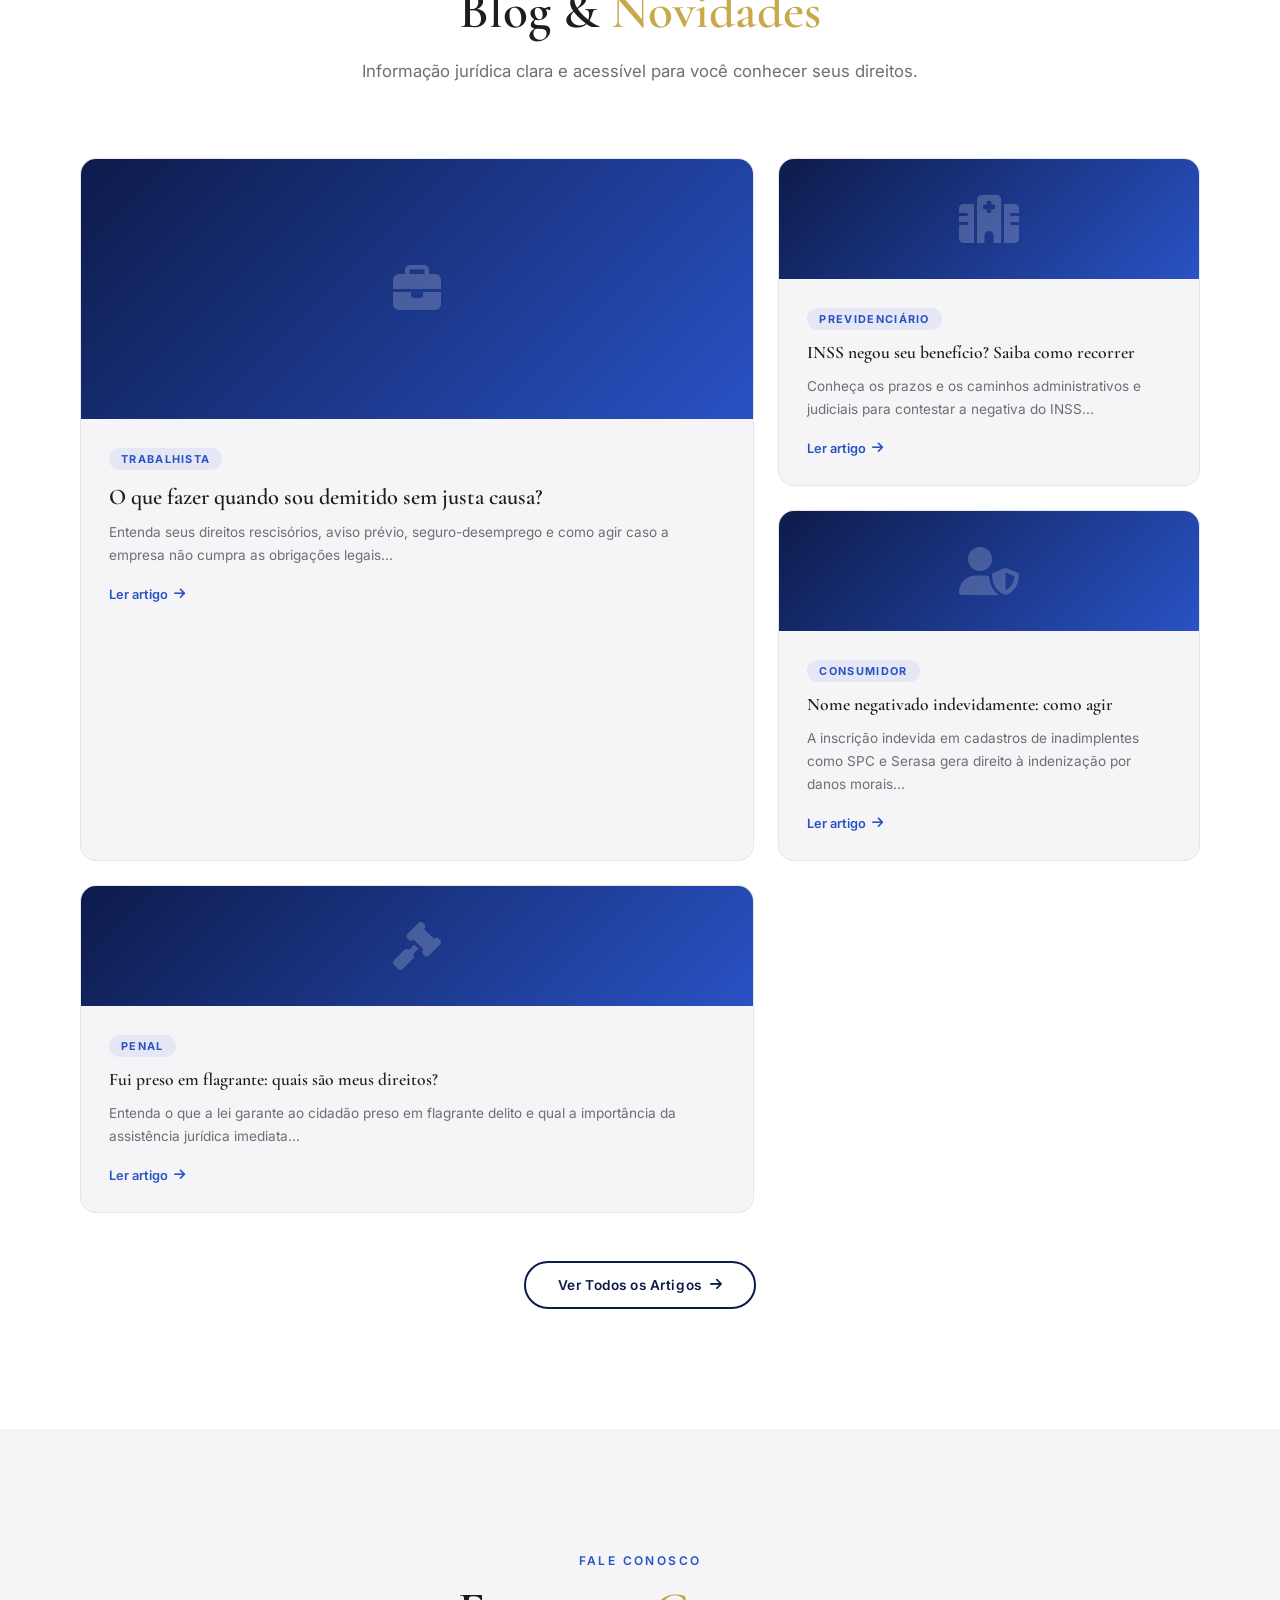
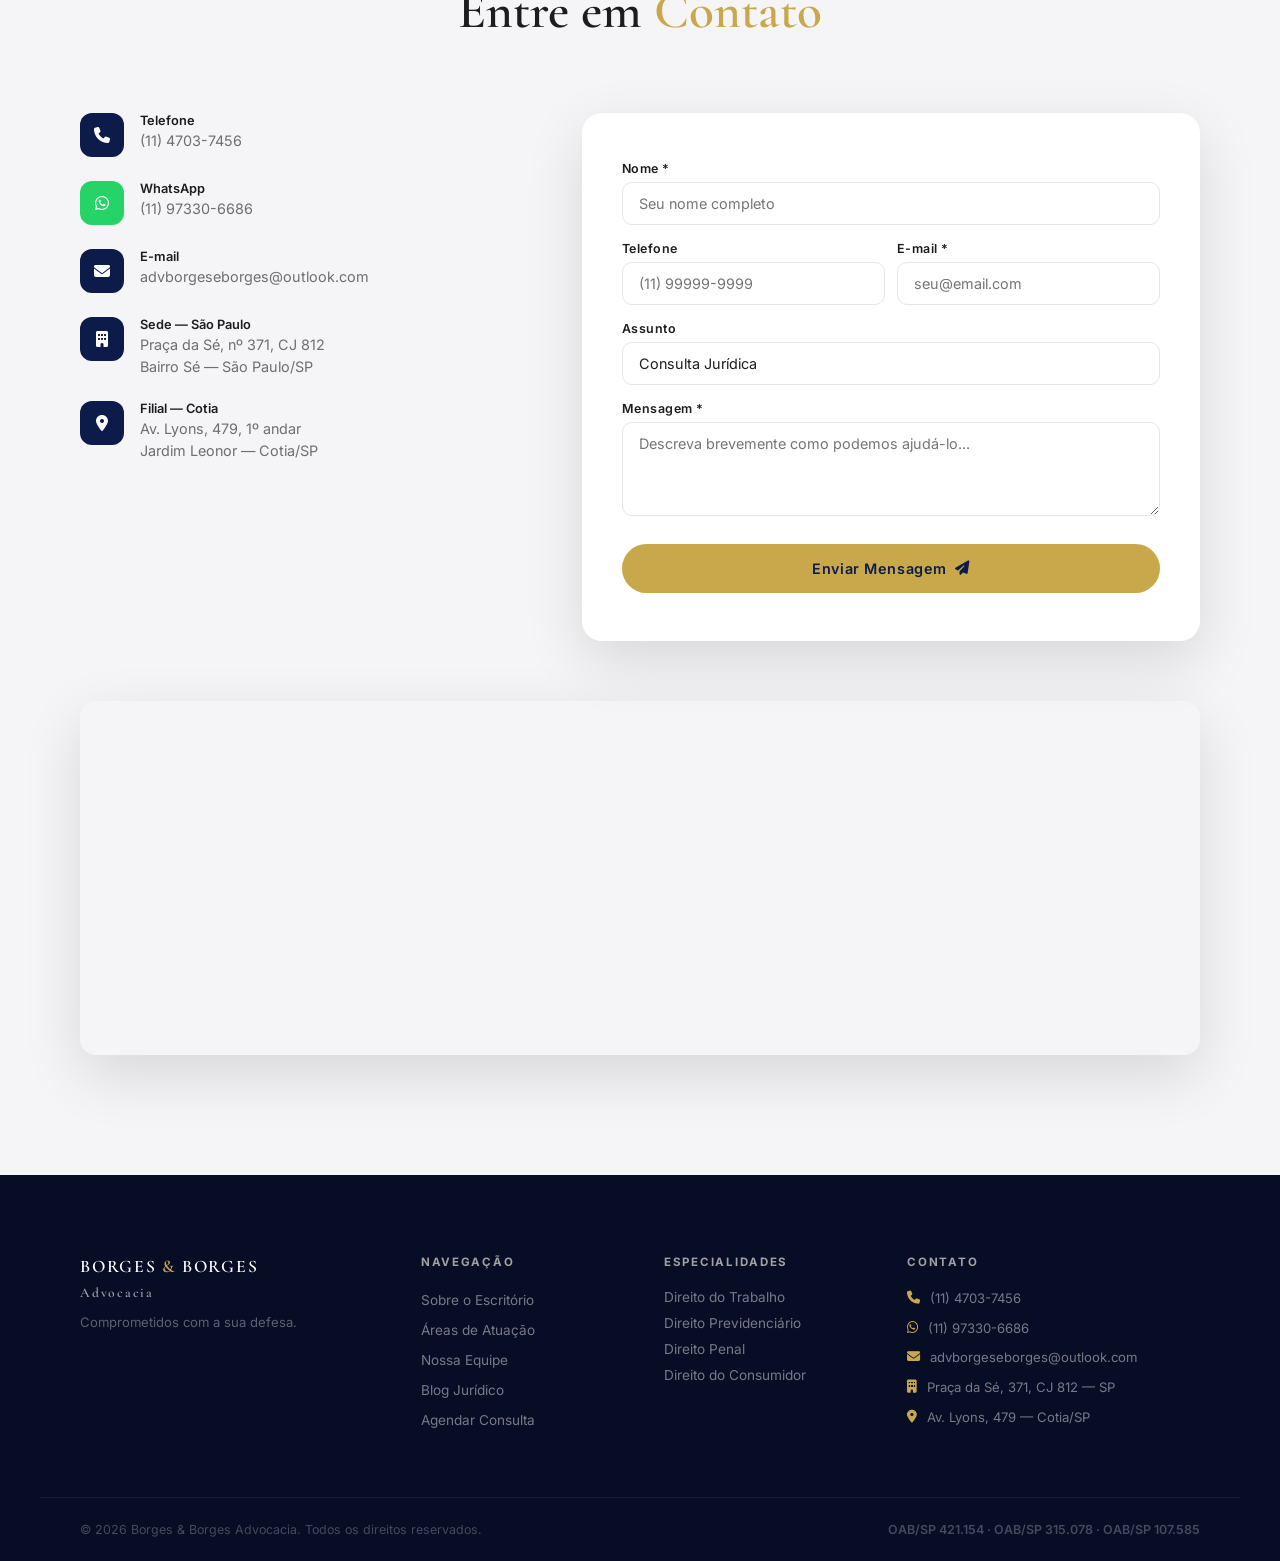
==== commit cee2cfd5: "Corrigir formulário multi-step e integrar FormSubmit - Corrigir bug de validação do Step 1: mudar cl" ====
--- a/index.html
+++ b/index.html
@@ -336,13 +336,11 @@
         </div>
 
         <div class="agendar-form-box reveal-right">
-          <form name="agendamento" method="POST" data-netlify="true" netlify-honeypot="bot-field" class="agendar-form" id="formAgendamento">
-            <input type="hidden" name="form-name" value="agendamento" />
-            <input type="hidden" name="_to" value="advborgeseborges@outlook.com" />
+          <form action="https://formsubmit.co/advborgeseborges@outlook.com" method="POST" class="agendar-form" id="formAgendamento">
+            <input type="hidden" name="_subject" value="Novo Agendamento de Consulta — Borges & Borges Advocacia" />
             <input type="hidden" name="_cc" value="cassius.ap.borges@gmail.com" />
-            <input type="hidden" name="_subject" value="Novo Agendamento de Consulta — Borges & Borges Advocacia" />
-            <input type="hidden" name="_redirect" value="/index.html?success=agendamento" />
-            <p class="hidden"><label>Bot: <input name="bot-field" /></label></p>
+            <input type="hidden" name="_redirect" value="https://borges-advocacia.com/index.html?success=agendamento" />
+            <input type="hidden" name="_captcha" value="false" />
 
             <div class="form-steps">
               <!-- Step 1 -->
@@ -382,7 +380,7 @@
                     <option value="Não sei / Outra">Não sei / Outra</option>
                   </select>
                 </div>
-                <button type="button" class="btn-step-next" onclick="nextStep(1)">Próximo <i class="fas fa-arrow-right"></i></button>
+                <button type="button" class="btn-step-next" data-step="1">Próximo <i class="fas fa-arrow-right"></i></button>
               </div>
 
               <!-- Step 2 -->
@@ -407,8 +405,8 @@
                   <textarea name="descricao" rows="3" placeholder="Conte-nos um pouco sobre sua situação..."></textarea>
                 </div>
                 <div class="form-nav">
-                  <button type="button" class="btn-step-back" onclick="prevStep(2)"><i class="fas fa-arrow-left"></i> Voltar</button>
-                  <button type="button" class="btn-step-next" onclick="nextStep(2)">Próximo <i class="fas fa-arrow-right"></i></button>
+                  <button type="button" class="btn-step-back" data-step="2"><i class="fas fa-arrow-left"></i> Voltar</button>
+                  <button type="button" class="btn-step-next" data-step="2">Próximo <i class="fas fa-arrow-right"></i></button>
                 </div>
               </div>
 
@@ -431,7 +429,7 @@
                 </div>
                 <p class="form-obs">Após o envio, entraremos em contato para confirmar o horário disponível.</p>
                 <div class="form-nav">
-                  <button type="button" class="btn-step-back" onclick="prevStep(3)"><i class="fas fa-arrow-left"></i> Voltar</button>
+                  <button type="button" class="btn-step-back" data-step="3"><i class="fas fa-arrow-left"></i> Voltar</button>
                   <button type="submit" class="btn-primary full">Confirmar Agendamento <i class="fas fa-check"></i></button>
                 </div>
               </div>
@@ -572,12 +570,10 @@
         </div>
 
         <div class="contato-form-box reveal-right">
-          <form name="contato" method="POST" data-netlify="true" netlify-honeypot="bot-field" class="contato-form">
-            <input type="hidden" name="form-name" value="contato" />
-            <input type="hidden" name="_to" value="advborgeseborges@outlook.com" />
+          <form action="https://formsubmit.co/advborgeseborges@outlook.com" method="POST" class="contato-form">
             <input type="hidden" name="_subject" value="Novo Contato — Borges & Borges Advocacia" />
-            <input type="hidden" name="_redirect" value="/index.html?success=contato" />
-            <p class="hidden"><label>Bot: <input name="bot-field" /></label></p>
+            <input type="hidden" name="_redirect" value="https://borges-advocacia.com/index.html?success=contato" />
+            <input type="hidden" name="_captcha" value="false" />
             <div class="form-group">
               <label>Nome *</label>
               <input type="text" name="nome" placeholder="Seu nome completo" required />
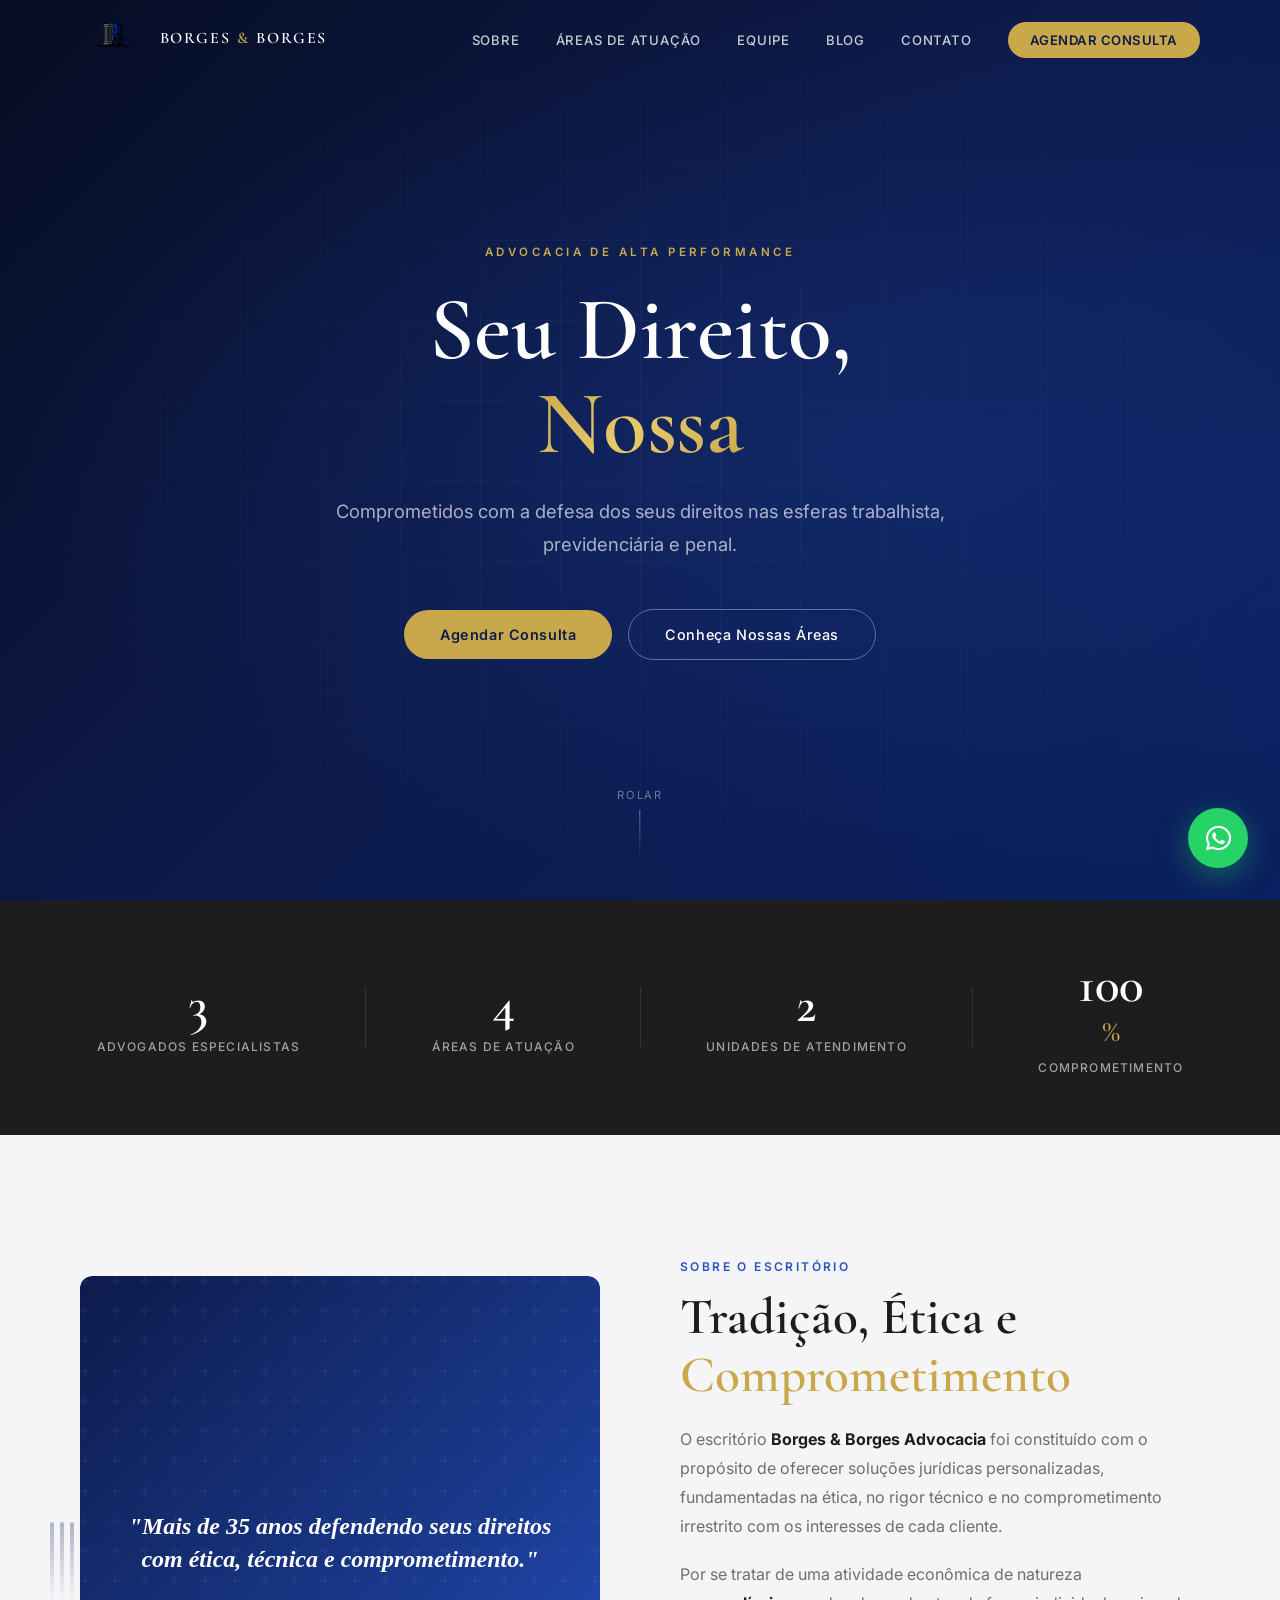
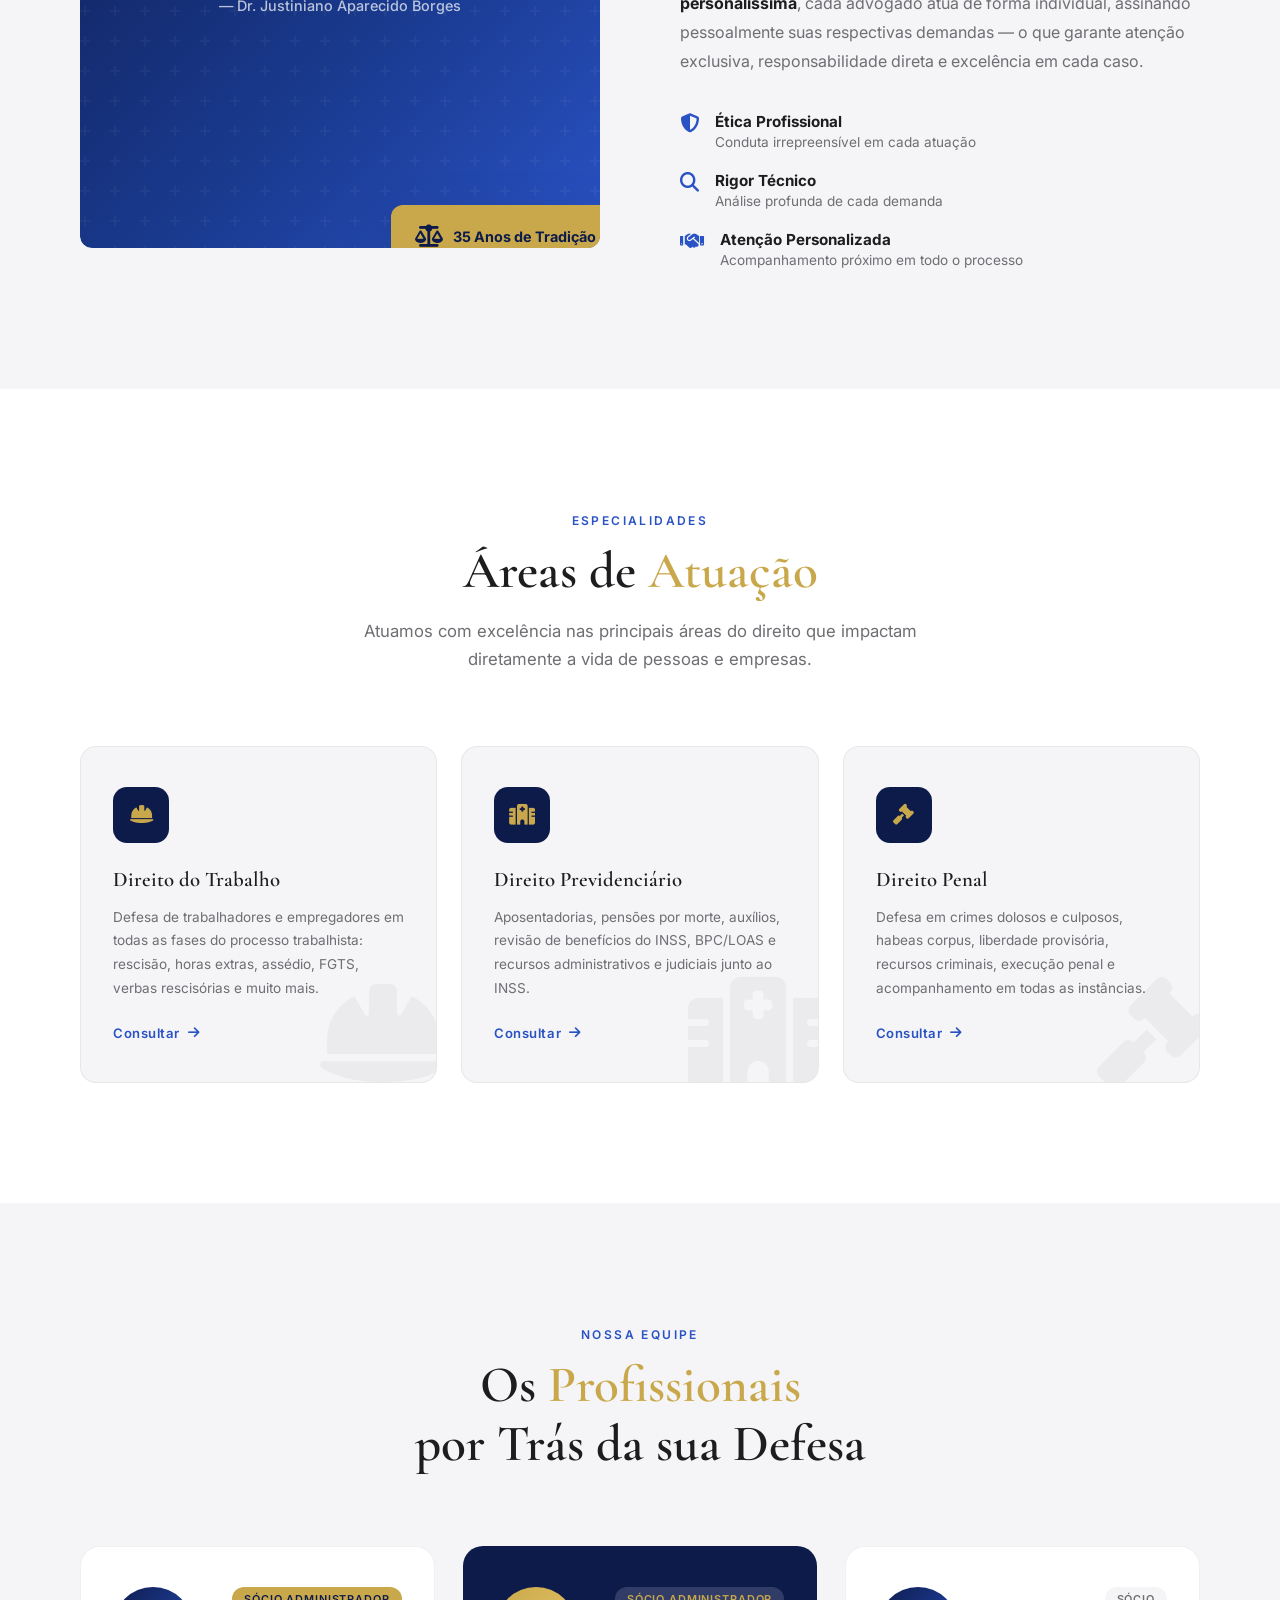
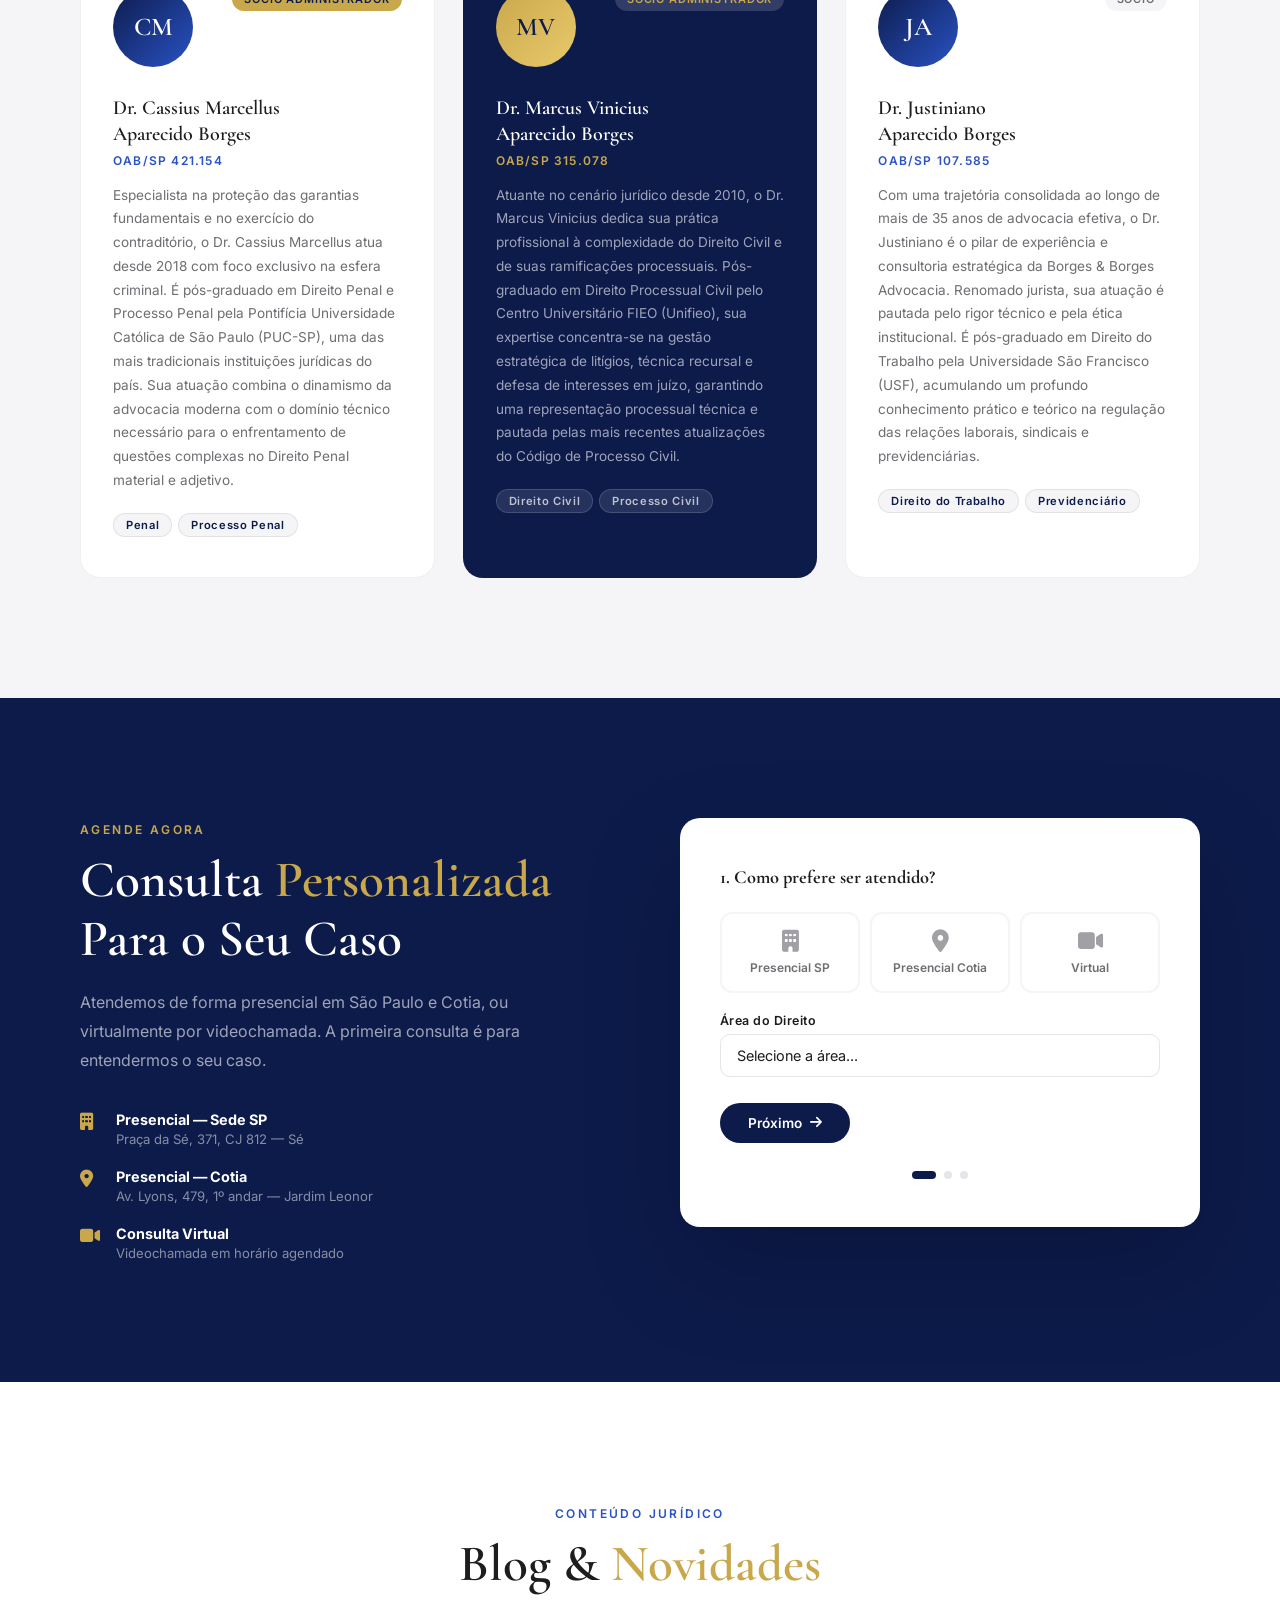
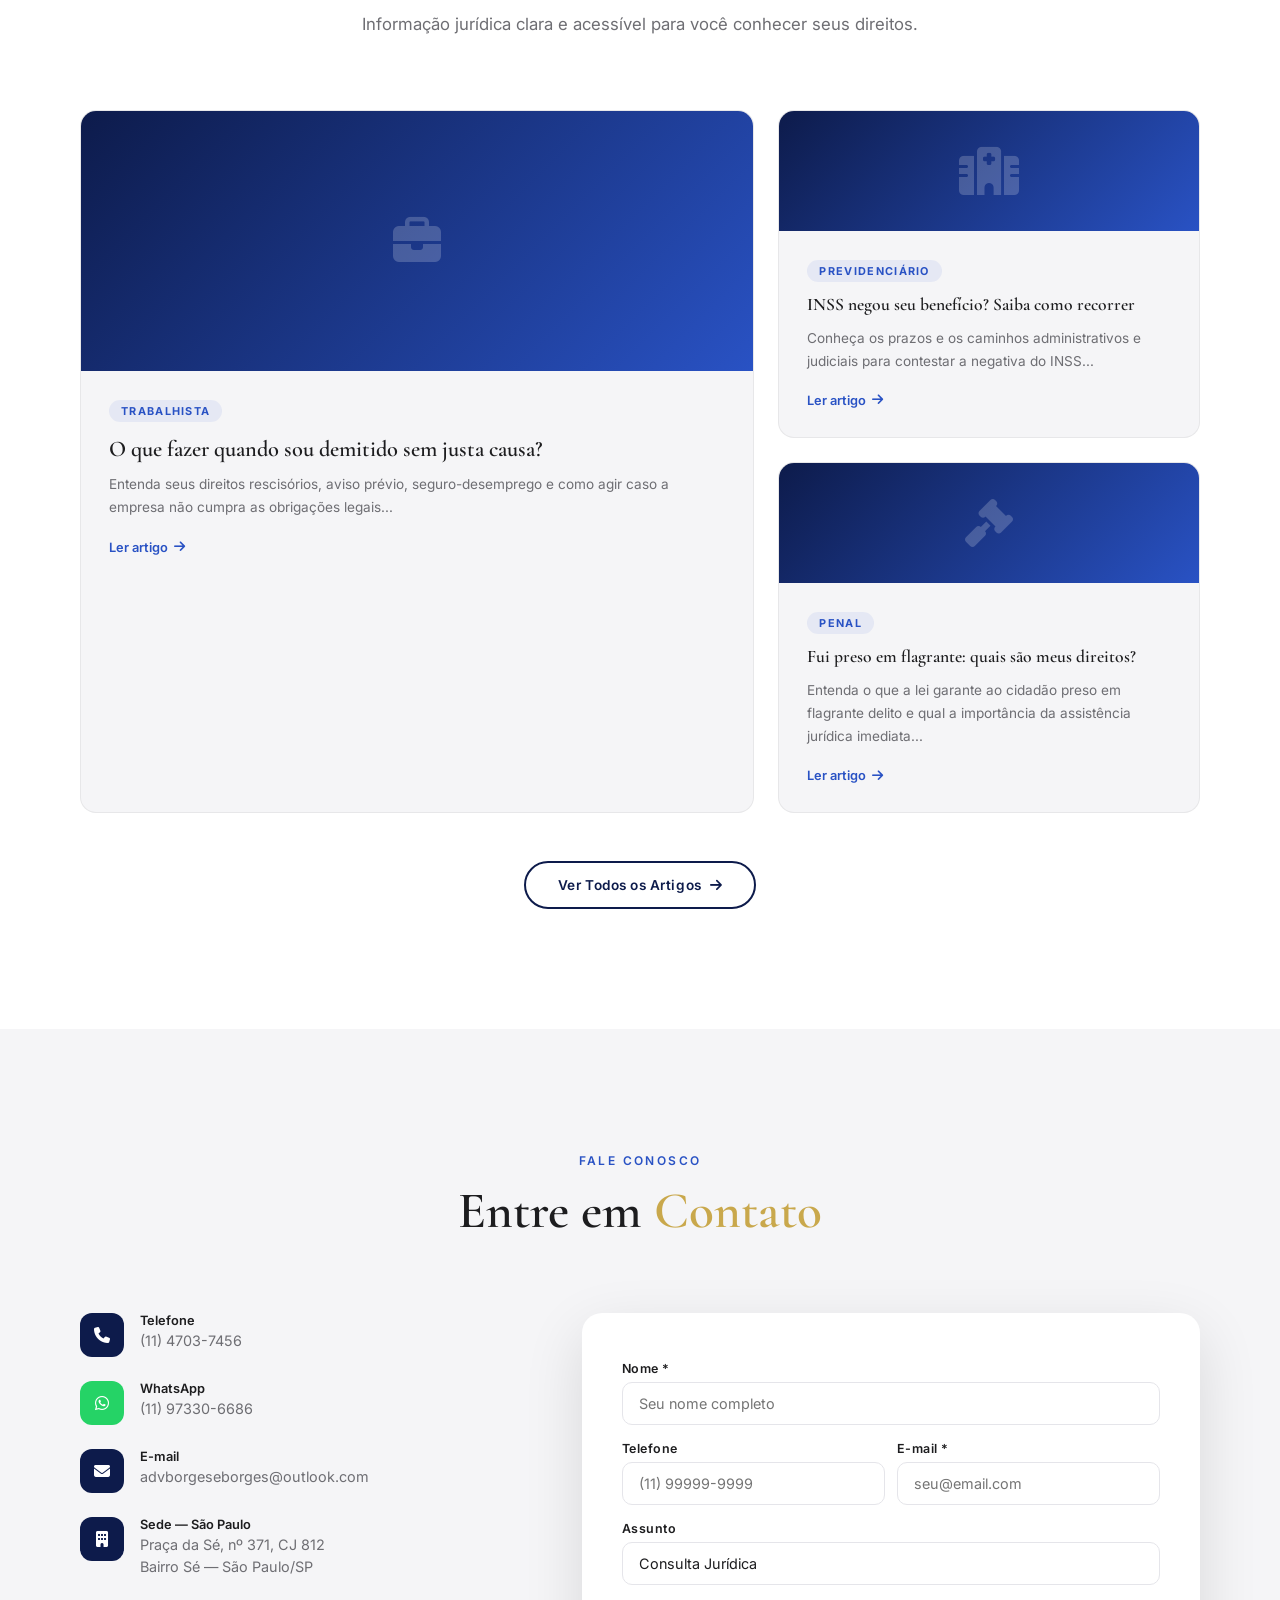
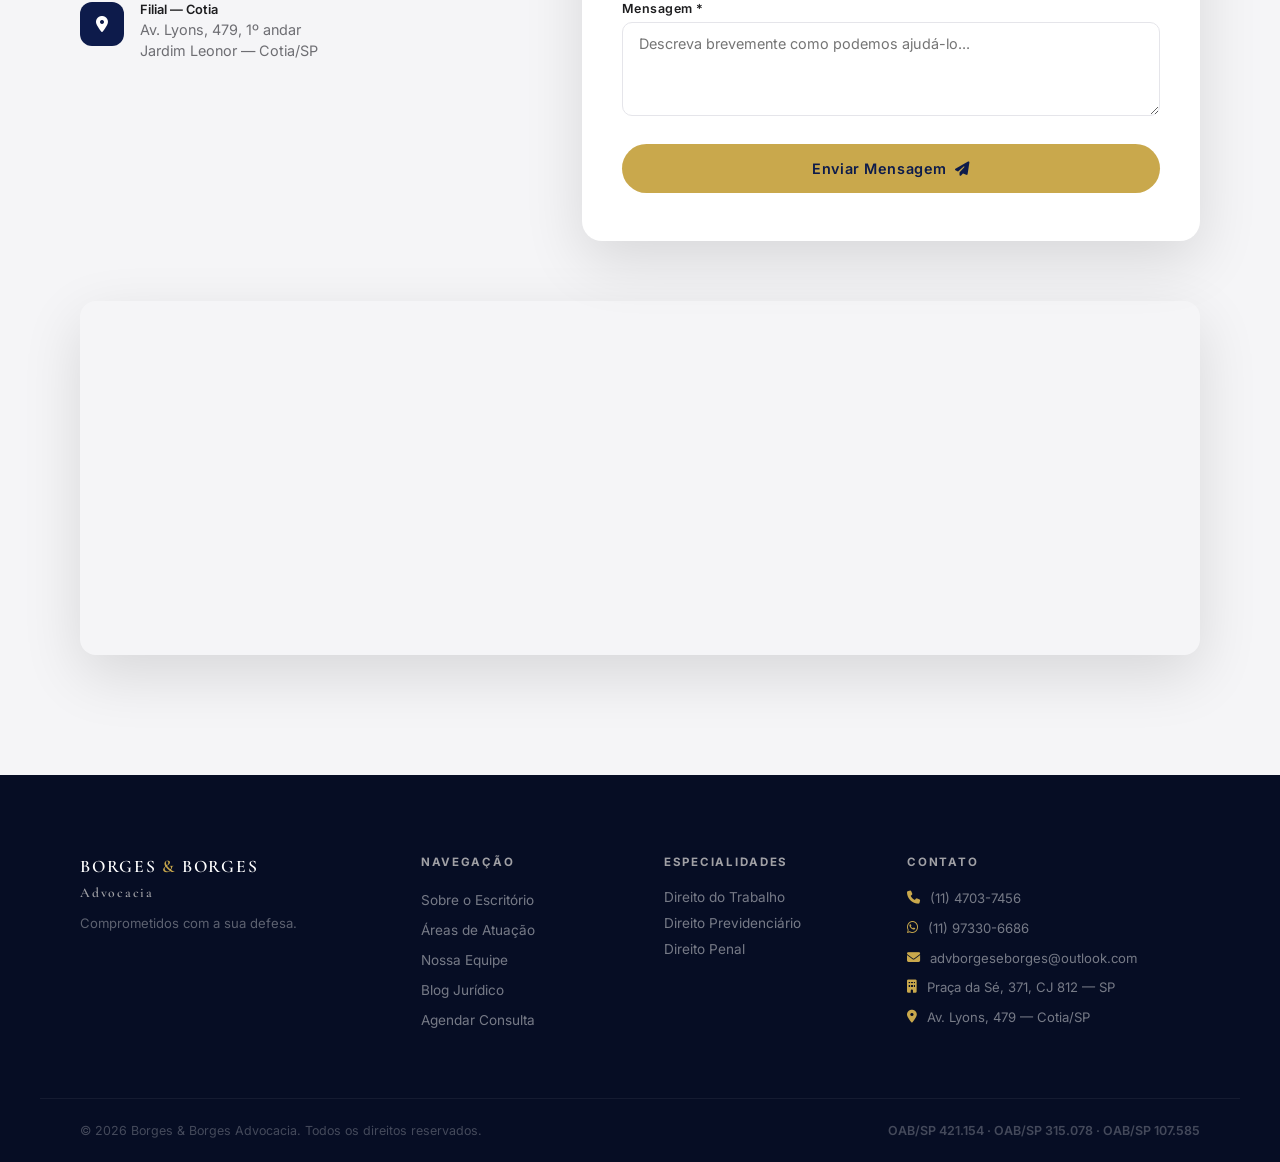
==== commit 0cb4b553: "Remover Direito do Consumidor das áreas de atuação Mantém apenas Trabalhista, Previdenciário e Penal" ====
--- a/index.html
+++ b/index.html
@@ -3,10 +3,10 @@
 <head>
   <meta charset="UTF-8" />
   <meta name="viewport" content="width=device-width, initial-scale=1.0" />
-  <meta name="description" content="Borges & Borges Advocacia — Direito do Trabalho, Previdenciário, Penal e do Consumidor. São Paulo e Cotia/SP." />
-  <meta name="keywords" content="advogado, advocacia, direito trabalhista, direito previdenciário, direito penal, direito do consumidor, São Paulo, Cotia" />
+  <meta name="description" content="Borges & Borges Advocacia — Direito do Trabalho, Previdenciário e Penal. São Paulo e Cotia/SP." />
+  <meta name="keywords" content="advogado, advocacia, direito trabalhista, direito previdenciário, direito penal, São Paulo, Cotia" />
   <meta property="og:title" content="Borges & Borges Advocacia" />
-  <meta property="og:description" content="Comprometidos com a sua defesa. Atuação em Direito do Trabalho, Previdenciário, Penal e do Consumidor." />
+  <meta property="og:description" content="Comprometidos com a sua defesa. Atuação em Direito do Trabalho, Previdenciário e Penal." />
   <meta property="og:type" content="website" />
   <title>Borges & Borges Advocacia</title>
 
@@ -18,7 +18,7 @@
   <!-- Font Awesome -->
   <link rel="stylesheet" href="https://cdnjs.cloudflare.com/ajax/libs/font-awesome/6.5.0/css/all.min.css" />
 
-  <link rel="stylesheet" href="css/style.css" />
+  <link rel="stylesheet" href="css/style.css?v=20261002" />
 </head>
 <body>
 
@@ -78,7 +78,7 @@
       </h1>
       <p class="hero-subtitle reveal-up delay-2">
         Comprometidos com a defesa dos seus direitos nas esferas trabalhista,<br class="hide-mobile" />
-        previdenciária, penal e do consumidor.
+        previdenciária e penal.
       </p>
       <div class="hero-actions reveal-up delay-3">
         <a href="#agendamento" class="btn-primary">Agendar Consulta</a>
@@ -219,16 +219,6 @@
           <p>Defesa em crimes dolosos e culposos, habeas corpus, liberdade provisória, recursos criminais, execução penal e acompanhamento em todas as instâncias.</p>
           <a href="#agendamento" class="area-link">Consultar <i class="fas fa-arrow-right"></i></a>
           <div class="area-bg-icon"><i class="fas fa-gavel"></i></div>
-        </div>
-
-        <div class="area-card reveal-up delay-4">
-          <div class="area-icon">
-            <i class="fas fa-user-shield"></i>
-          </div>
-          <h3>Direito do Consumidor</h3>
-          <p>Ações contra cobranças indevidas, negativação ilegal, produtos defeituosos, contratos abusivos, danos morais e materiais em relações de consumo.</p>
-          <a href="#agendamento" class="area-link">Consultar <i class="fas fa-arrow-right"></i></a>
-          <div class="area-bg-icon"><i class="fas fa-user-shield"></i></div>
         </div>
 
       </div>
@@ -376,7 +366,6 @@
                     <option value="Direito do Trabalho">Direito do Trabalho</option>
                     <option value="Direito Previdenciário">Direito Previdenciário</option>
                     <option value="Direito Penal">Direito Penal</option>
-                    <option value="Direito do Consumidor">Direito do Consumidor</option>
                     <option value="Não sei / Outra">Não sei / Outra</option>
                   </select>
                 </div>
@@ -493,18 +482,6 @@
 
         <article class="blog-card reveal-up delay-3">
           <div class="blog-img-placeholder small">
-            <i class="fas fa-user-shield"></i>
-          </div>
-          <div class="blog-content">
-            <span class="blog-tag">Consumidor</span>
-            <h3>Nome negativado indevidamente: como agir</h3>
-            <p>A inscrição indevida em cadastros de inadimplentes como SPC e Serasa gera direito à indenização por danos morais...</p>
-            <a href="blog.html" class="blog-link">Ler artigo <i class="fas fa-arrow-right"></i></a>
-          </div>
-        </article>
-
-        <article class="blog-card reveal-up delay-4">
-          <div class="blog-img-placeholder small">
             <i class="fas fa-gavel"></i>
           </div>
           <div class="blog-content">
@@ -642,7 +619,6 @@
           <li>Direito do Trabalho</li>
           <li>Direito Previdenciário</li>
           <li>Direito Penal</li>
-          <li>Direito do Consumidor</li>
         </ul>
       </div>
       <div class="footer-contact">
--- a/css/style.css
+++ b/css/style.css
@@ -531,7 +531,7 @@
 
 .areas-grid {
   display: grid;
-  grid-template-columns: repeat(4, 1fr);
+  grid-template-columns: repeat(3, 1fr);
   gap: 24px;
 }
 
@@ -1134,7 +1134,6 @@
 .hide-mobile { display: inline; }
 
 @media (max-width: 1100px) {
-  .areas-grid { grid-template-columns: repeat(2, 1fr); }
   .footer-top { grid-template-columns: 1fr 1fr; }
 }
 
@@ -1155,7 +1154,7 @@
   .section-container { padding: 80px 24px; }
   .stats-container { gap: 24px; }
   .stat-divider { display: none; }
-  .areas-grid { grid-template-columns: 1fr 1fr; gap: 16px; }
+  .areas-grid { grid-template-columns: 1fr; gap: 16px; }
   .footer-top { grid-template-columns: 1fr; padding: 60px 24px 40px; }
   .footer-bottom { padding: 20px 24px; flex-direction: column; text-align: center; }
   .hero-actions { flex-direction: column; align-items: center; }
